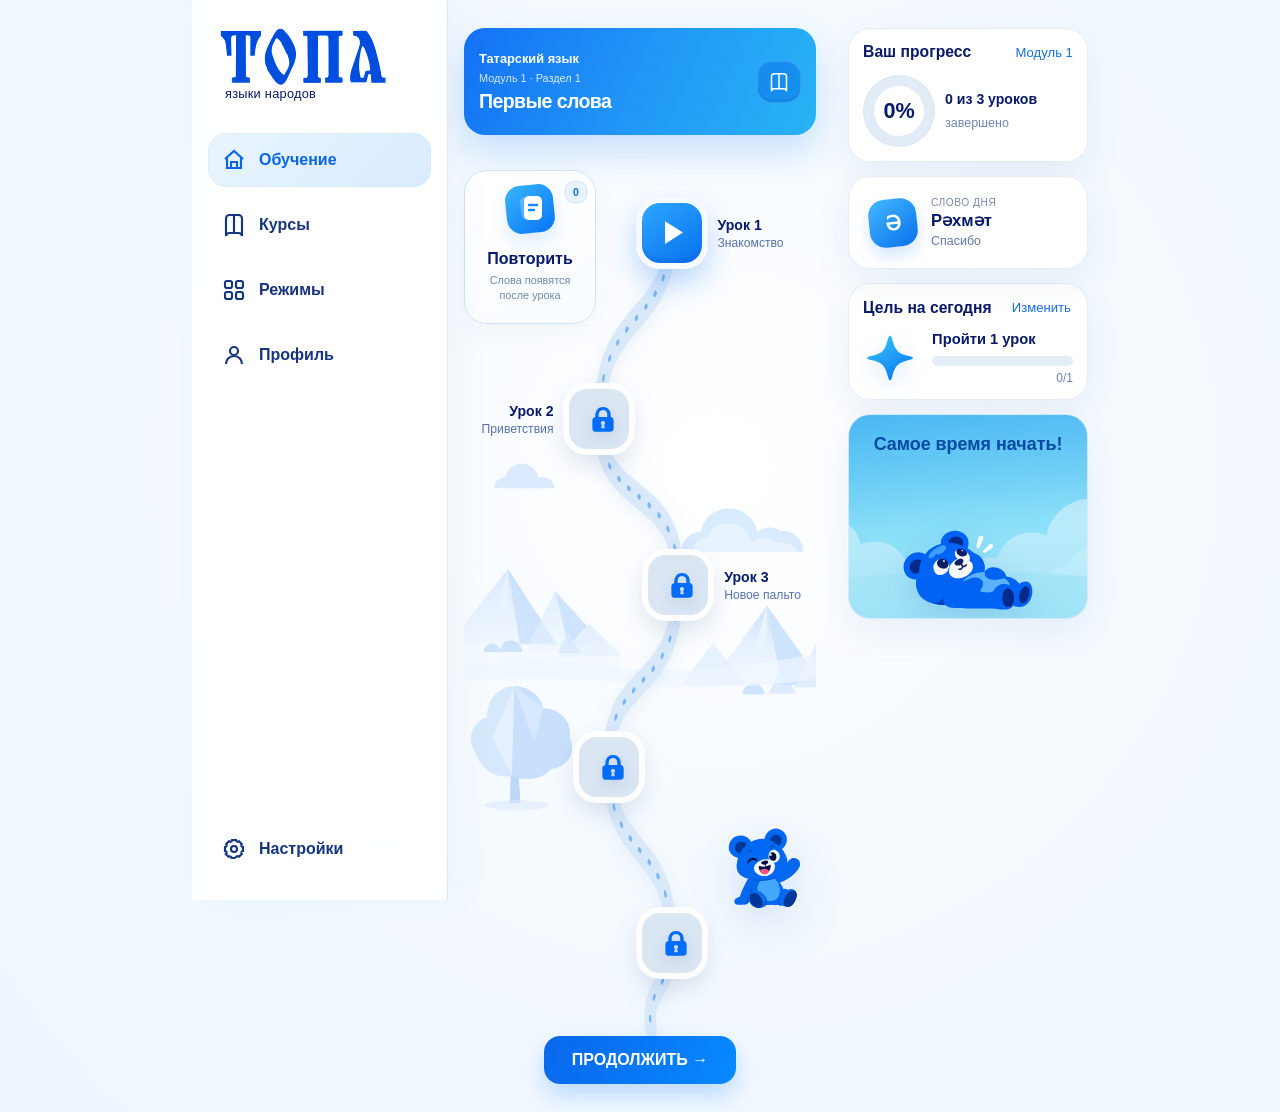
==== index.html @ 44eed575 "Use the seated waving TOPA mascot on the lesson trail" ====
<!doctype html>
<html lang="ru">
<head>
  <meta charset="utf-8">
  <meta name="viewport" content="width=device-width, initial-scale=1, maximum-scale=1, user-scalable=no, viewport-fit=cover">
  <meta name="theme-color" content="#176CF1">
  <meta name="description" content="ТОПА — интерактивное приложение для изучения языков народов.">
  <title>ТОПА — языки народов</title>
  <link rel="icon" type="image/svg+xml" href="data:image/svg+xml,%3Csvg xmlns='http://www.w3.org/2000/svg' viewBox='0 0 64 64'%3E%3Crect width='64' height='64' rx='18' fill='%23176cf1'/%3E%3Cpath d='M15 18h34v10H37v22H27V28H15z' fill='white'/%3E%3C/svg%3E">
  <link rel="preload" as="image" href="flag-chuvash-course.svg">
  <link rel="preload" as="image" href="flag-kyrgyz-course.svg">
  <link rel="preload" as="image" href="flag-russian.svg">
  <link rel="preload" as="image" href="flag-tatar.svg">
  <link rel="preload" as="image" href="goal-star.svg">
  <link rel="preload" as="image" href="intro-coat.svg">
  <link rel="preload" as="image" href="intro-shop.svg">
  <link rel="preload" as="image" href="learning-landscape.svg">
  <link rel="preload" as="image" href="lesson-letter.svg">
  <link rel="preload" as="image" href="lesson-lock.svg">
  <link rel="preload" as="image" href="mascot-wave.svg?v=2">
  <link rel="preload" as="image" href="speaker-icon.svg">
  <link rel="preload" as="image" href="story-girl.svg">
  <link rel="stylesheet" href="lesson-chat.css?v=5">
  <link rel="preload" as="image" href="story-mascot.svg?v=2">
  <link rel="preload" as="image" href="streak-mascot.svg">
  <link rel="preload" as="image" href="streak-sky.svg">
  <link rel="preload" as="image" href="streak-status.svg">
  <link rel="preload" as="image" href="topa-logo.svg">
  <script src="asset-loading.js?v=1" defer></script>
  <style>
    :root {
      --navy:#081a68; --blue:#0878ff; --blue2:#25b1f7; --sky:#eaf5ff;
      --soft:#f4f9ff; --line:#dceafb; --muted:#6c84b8; --white:#fff;
      --shadow:0 18px 42px rgba(27,88,158,.10); --shadow-sm:0 9px 24px rgba(31,91,159,.12);
    }
    *{box-sizing:border-box}
    html{font-size:16px}
    body{margin:0;color:var(--navy);font-family:Inter,ui-sans-serif,-apple-system,BlinkMacSystemFont,"Segoe UI",sans-serif;background:radial-gradient(circle at 56% 42%,#fff 0,#f5faff 42%,#edf6ff 100%);min-height:100vh;overflow-x:hidden}
    button,select{font:inherit}
    button{cursor:pointer}
    .app{display:grid;grid-template-columns:264px minmax(560px,1fr) 390px;min-height:100vh}
    .sidebar{position:sticky;top:0;height:100vh;padding:34px 18px 24px;background:rgba(255,255,255,.92);backdrop-filter:blur(22px);border-right:1px solid rgba(212,228,247,.82);box-shadow:12px 0 34px rgba(43,91,151,.04);z-index:5;display:flex;flex-direction:column}
    .brand{padding:0 14px 32px}.brand__logo{display:block;width:174px;height:auto;margin:-7px 0 -6px;filter:contrast(1.14) brightness(1.04) saturate(1.08)}.brand__sub{display:block;font-size:.8rem;margin-top:4px;padding-left:7px;letter-spacing:.02em}
    .nav{display:grid;gap:11px}.nav__item{border:0;background:transparent;border-radius:18px;color:#17347e;padding:17px 18px;display:flex;align-items:center;gap:16px;text-align:left;font-size:1rem;font-weight:650;transition:.22s ease}.nav__item:hover{background:#f1f7ff;transform:translateX(2px)}.nav__item.active{color:#0765e9;background:linear-gradient(135deg,#e9f4ff,#d9ecff);box-shadow:inset 0 0 0 1px rgba(121,180,242,.08)}.nav__item svg{width:24px;height:24px;stroke:currentColor;stroke-width:2.15;fill:none;flex:none}.nav__settings{margin-top:auto}
    .main{padding:34px 34px 28px;min-width:0}
    .course-head{min-height:107px;border-radius:21px;background:linear-gradient(112deg,#1472f5 0%,#229cf6 58%,#28b2f4 100%);color:#fff;padding:21px 24px;box-shadow:0 17px 36px rgba(0,115,240,.2);position:relative;overflow:hidden;display:flex;align-items:center;justify-content:space-between;gap:20px}.course-head__main{display:flex;align-items:center;min-width:0}.course-head__copy{position:relative;z-index:1}.eyebrow{font-size:.9rem;opacity:.83;margin:0 0 7px}.course-head h1{font-size:1.71rem;line-height:1.1;margin:0;letter-spacing:-.03em}.guide-btn{position:relative;z-index:1;min-width:162px;border:1px solid rgba(255,255,255,.14);border-radius:15px;padding:14px 17px;background:rgba(0,103,228,.42);color:#fff;font-size:.85rem;font-weight:800;display:flex;align-items:center;justify-content:center;gap:10px;box-shadow:inset 0 -3px 0 rgba(0,67,173,.12);transition:.2s}.guide-btn:hover{background:rgba(0,92,215,.58)}.guide-btn svg{width:23px;height:23px;stroke:currentColor;fill:none;stroke-width:1.8}
    .learning-view.hidden,.languages-view.hidden{display:none}
    .trail{position:relative;max-width:760px;min-height:max(740px,calc(100vh - 162px));margin:9px auto 0;padding:0 44px 40px;background-repeat:no-repeat;background-position:center calc(100% - 54px);background-size:145% auto}
    .path-svg{position:absolute;inset:18px 50px 35px;width:calc(100% - 100px);height:calc(100% - 53px);overflow:visible;z-index:0;filter:drop-shadow(0 6px 9px rgba(56,115,186,.08))}.path-line{fill:none;stroke:#d9e9fa;stroke-width:25;stroke-linecap:round;stroke-linejoin:round}.path-progress{fill:none;stroke:#79b7f8;stroke-width:5;stroke-linecap:round;stroke-linejoin:round;stroke-dasharray:3 21}
    .lesson{--tile-half:45px;position:absolute;z-index:2;display:flex;align-items:center}.lesson--1{top:42px;left:calc(62.5% - 12.5px - var(--tile-half))}.lesson--2{top:223px;left:calc(33.93% + 16.07px - var(--tile-half))}.lesson--3{top:385px;left:calc(65.18% - 15.18px - var(--tile-half))}.lesson--4{top:562px;left:calc(37.5% + 12.5px - var(--tile-half))}.lesson__text{position:absolute;left:calc(100% + 17px);top:50%;width:max-content;transform:translateY(-50%);text-align:left}.lesson--2 .lesson__text{left:auto;right:calc(100% + 17px);text-align:right}.lesson__text strong{display:block;font-size:1.05rem}.lesson__text span{display:block;margin-top:3px;color:#5572ad;font-size:.93rem;white-space:nowrap}.lesson__button{width:90px;height:90px;border:7px solid rgba(255,255,255,.96);border-radius:27px;background:#fff;box-shadow:0 13px 27px rgba(35,96,171,.16),inset 0 -4px 0 rgba(115,159,213,.08);color:#0872ef;display:grid;place-items:center;transition:.2s}.lesson__button:hover{transform:translateY(-4px) scale(1.025);box-shadow:0 19px 34px rgba(21,111,231,.22)}.lesson__button:focus-visible,.primary:focus-visible,.goal-edit:focus-visible,.modal button:focus-visible,.nav__item:focus-visible,.language-card:focus-visible,.guide-btn:focus-visible{outline:4px solid rgba(34,139,255,.28);outline-offset:3px}.lesson__button svg{width:39px;height:39px;fill:currentColor}.lesson--1 .lesson__button,.lesson--1 .lesson__button.done{background:linear-gradient(145deg,#2da7ff,#0870ed);color:#fff;box-shadow:0 14px 29px rgba(21,111,231,.26),inset 0 -5px 0 rgba(0,63,177,.12)}.lesson__button.done{background:#fff;color:#0872ef}.lesson__button.locked{color:#8298bc;background:#dbe6f3;box-shadow:0 10px 22px rgba(65,102,148,.15);cursor:not-allowed}.lesson__button.locked:hover{transform:none}.lesson__button:disabled{pointer-events:none}.trail-mascot{position:absolute;z-index:1;top:268px;right:0;width:clamp(86px,7.5vw,145px);height:auto;aspect-ratio:1346 / 1168;object-fit:contain;transform:translateY(-50%);pointer-events:none;filter:drop-shadow(0 14px 24px rgba(20,89,177,.16))}
    .lesson__button .locked-only{display:none}.lesson__button.locked .unlocked-only{display:none}.lesson__button.locked .locked-only{display:block}.lesson__button .lesson-lock-icon{width:56px;height:56px;object-fit:contain;filter:drop-shadow(0 5px 8px rgba(30,86,155,.16))}
    .word-card{position:absolute;left:0;top:26px;width:148px;border:1px solid rgba(211,228,247,.92);border-radius:22px;padding:17px;background:rgba(255,255,255,.93);backdrop-filter:blur(12px);box-shadow:0 12px 28px rgba(35,96,171,.1);text-align:center;z-index:3}.word-card__badge{width:50px;height:50px;border-radius:16px;margin:-5px auto 10px;background:linear-gradient(145deg,#45b7ff,#0871ec);display:grid;place-items:center;color:#fff;font-size:1.3rem;font-weight:900;transform:rotate(-6deg);box-shadow:0 8px 16px rgba(15,119,238,.18)}.word-card small{font-size:.72rem;letter-spacing:.05em;text-transform:uppercase;color:#7389b4}.word-card strong{display:block;font-size:1.12rem;margin-top:7px}.word-card span{display:block;color:#6179a8;font-size:.82rem;margin-top:4px}
    .trail-footer{position:absolute;bottom:0;left:0;right:0;text-align:center}.trail-footer p{display:flex;align-items:center;justify-content:center;gap:14px;color:#7890bf;font-style:italic;font-size:.9rem;margin:0 0 15px}.trail-footer p:before,.trail-footer p:after{content:"";height:1px;width:90px;background:#cfe0f2}.primary{border:0;border-radius:16px;background:linear-gradient(110deg,#0967ec,#0789ff);color:#fff;font-weight:850;padding:15px 28px;box-shadow:0 11px 24px rgba(0,115,245,.23);transition:.2s}.primary:hover{transform:translateY(-2px)}
    .languages-view{max-width:820px;margin:0 auto;padding-bottom:32px}.languages-head{margin-bottom:18px}.languages-head h1{font-size:1.75rem;margin:0}.languages-head p{margin:8px 0 0;color:#6c84b8}.language-grid{display:grid;gap:16px}.language-card{position:relative;display:grid;grid-template-columns:minmax(220px,45%) 1fr;align-items:center;width:100%;height:300px;border:3px solid transparent;border-radius:28px;padding:0;overflow:hidden;background:radial-gradient(circle at 18% 48%,rgba(90,177,255,.12),transparent 36%),linear-gradient(145deg,#fff 20%,#f6fbff 100%);box-shadow:var(--shadow);color:var(--navy);text-align:left;transition:.22s}.language-card:before{content:"";position:absolute;inset:0;z-index:0;background-repeat:no-repeat;background-position:82% 52%;background-size:62% auto;opacity:.065;pointer-events:none}.language-card[data-language="Татарский"]:before{}.language-card[data-language="Чувашский"]:before{}.language-card:hover{transform:translateY(-3px);box-shadow:0 20px 42px rgba(31,91,159,.16)}.language-card.active{border-color:#2085f7;box-shadow:0 0 0 5px rgba(32,133,247,.12),var(--shadow)}.language-card img{position:relative;z-index:1;display:block;width:100%;height:100%;padding:12px 8px 0;object-fit:contain;object-position:center bottom}.language-card__info{position:absolute;left:45%;right:46px;top:50%;transform:translateY(-50%);z-index:2;display:flex;align-items:center;gap:16px;min-width:0}.language-card__info strong{font-size:1.55rem;line-height:1.15;white-space:nowrap}.language-card__flag{width:50px;height:50px;border-radius:50%;border:1px solid rgba(19,62,124,.1);box-shadow:0 5px 13px rgba(20,74,139,.12);background-color:#fff;background-repeat:no-repeat;background-position:center;overflow:hidden;flex:none}.flag--tatar{background:linear-gradient(#22a447 0 47%,#fff 47% 53%,#ef4036 53%)}.flag--chuvash{background-size:115% auto}.language-card__selected{position:absolute;right:17px;top:15px;z-index:3;width:29px;height:29px;border-radius:50%;background:#1681f6;color:#fff;display:none;place-items:center;font-weight:900;box-shadow:0 5px 15px rgba(21,115,231,.25)}.language-card.active .language-card__selected{display:grid}
    .language-card__info{right:18px;gap:12px}
    .rail{padding:28px 32px 28px 0;display:flex;flex-direction:column;height:100vh;position:sticky;top:0;min-width:0}.cards{display:grid;grid-template-rows:auto auto 205px 205px;align-content:start;gap:18px;flex:1;min-height:0}.card{background:rgba(255,255,255,.94);border:1px solid rgba(225,236,249,.86);border-radius:22px;padding:23px;box-shadow:0 14px 36px rgba(31,91,159,.08)}.card__title{display:flex;align-items:center;justify-content:space-between;gap:16px;margin-bottom:18px}.card__title h2{font-size:1.12rem;margin:0}.card__title span,.goal-edit{font-size:.82rem;color:#166ee6}.progress-wrap{display:flex;align-items:center;gap:19px}.ring{--value:25;width:102px;height:102px;border-radius:50%;display:grid;place-items:center;background:conic-gradient(#1178f7 calc(var(--value)*1%),#e2ecf7 0);position:relative;flex:none;box-shadow:inset 0 0 0 1px rgba(130,169,214,.08)}.ring:before{content:"";position:absolute;inset:13px;border-radius:50%;background:#fff}.ring strong{position:relative;font-size:1.35rem}.progress-copy{line-height:1.5}.progress-copy strong{display:block;font-size:.98rem}.progress-copy span{font-size:.84rem;color:#7086b1}
    .goal-edit{border:0;background:none;padding:2px}.goal{display:flex;gap:15px;align-items:center}.goal__icon{width:54px;height:54px;display:grid;place-items:center;flex:none}.goal__icon img{display:block;width:54px;height:54px;object-fit:contain;filter:drop-shadow(0 7px 12px rgba(8,112,238,.16))}.goal__main{flex:1}.goal__top{font-size:.92rem;font-weight:700;margin-bottom:9px}.meter{height:10px;border-radius:20px;background:#e4edf7;overflow:hidden}.meter i{display:block;width:0;height:100%;background:linear-gradient(90deg,#18b8ff,#116ce9);transition:.35s}.goal__count{font-size:.75rem;color:#6c83b0;text-align:right;margin-top:5px}
    .account-card{height:205px;display:flex;flex-direction:column}.account{display:flex;align-items:center;gap:14px}.account__avatar{width:55px;height:55px;border-radius:50%;background:#dcebff;color:#1380f4;display:grid;place-items:center;font-weight:900}.account__copy strong{display:block}.account__copy span{display:block;color:#6f85b3;font-size:.8rem;line-height:1.45;margin-top:4px}.account-btn{width:100%;margin-top:auto}.streak-card{position:relative;height:205px;padding:0;overflow:hidden;isolation:isolate;background:#73d4ff url('streak-sky.svg') center/cover no-repeat}.streak-card:after{content:"";position:absolute;inset:0;z-index:0;background:linear-gradient(180deg,rgba(8,119,232,.12),rgba(255,255,255,0) 58%);pointer-events:none}.streak-card__status{position:absolute;z-index:3;top:-10px;left:50%;width:clamp(82px,33%,108px);height:auto;transform:translateX(-50%);filter:drop-shadow(0 5px 9px rgba(12,83,166,.22))}.streak-card__mascot{position:absolute;z-index:2;left:50%;bottom:0;width:clamp(130px,55%,180px);height:auto;transform:translateX(-50%);filter:drop-shadow(0 11px 18px rgba(4,83,190,.16))}
    .toast{position:fixed;left:50%;bottom:26px;transform:translate(-50%,120px);background:#07195f;color:#fff;padding:13px 19px;border-radius:13px;font-weight:700;box-shadow:0 15px 34px rgba(5,24,91,.28);z-index:30;transition:.3s;opacity:0}.toast.show{transform:translate(-50%,0);opacity:1}
    .modal{position:fixed;inset:0;background:rgba(5,21,68,.34);backdrop-filter:blur(7px);z-index:20;display:none;place-items:center;padding:20px}.modal.open{display:grid}.dialog{width:min(520px,100%);background:#fff;border-radius:28px;padding:28px;box-shadow:0 26px 80px rgba(5,31,87,.28);animation:pop .22s ease}@keyframes pop{from{opacity:0;transform:translateY(14px) scale(.98)}}.dialog__top{display:flex;align-items:center;justify-content:space-between}.dialog__step{color:#6e85b2;font-size:.8rem;font-weight:750}.close{border:0;background:#eef6ff;color:#295795;width:38px;height:38px;border-radius:50%;font-size:1.25rem}.dialog h2{font-size:1.48rem;line-height:1.25;margin:23px 0 8px}.dialog p{color:#6278a5;margin:0 0 20px;line-height:1.55}.options{display:grid;gap:10px}.option{border:2px solid #dfeafb;background:#fbfdff;border-radius:15px;padding:14px 16px;text-align:left;color:#173378;font-weight:750;transition:.18s}.option:hover{border-color:#72b5ff;background:#f2f8ff}.option.correct{border-color:#22b99a;background:#eafbf6;color:#087a64}.option.wrong{border-color:#ff7b7b;background:#fff0f0;color:#b42929}.feedback{min-height:24px;margin-top:14px;font-size:.88rem;font-weight:750}.dialog__actions{display:flex;justify-content:flex-end;margin-top:8px}.next{display:none}.next.visible{display:block}
    /* Урок 1: интерактивный тренажёр */
    .lesson-player{background:linear-gradient(155deg,#fff 0%,#f7fbff 100%);border:1px solid rgba(211,229,249,.9);border-radius:30px;box-shadow:0 28px 90px rgba(5,31,87,.3);animation:pop .22s ease}.lesson-player__header{display:grid;grid-template-columns:auto minmax(120px,1fr) auto;align-items:center;gap:18px;padding:20px 24px;background:rgba(255,255,255,.94);backdrop-filter:blur(16px);border-bottom:1px solid #e4eef9}.lesson-player__meta{min-width:120px}.lesson-player__meta strong{display:block;font-size:.92rem}.lesson-player__meta span{display:block;margin-top:3px;color:#7187b2;font-size:.76rem;font-weight:750}.lesson-progress{display:flex;align-items:center;gap:11px}.lesson-progress__track{height:9px;flex:1;overflow:hidden;border-radius:99px;background:#e3edf8}.lesson-progress__track i{display:block;height:100%;width:20%;border-radius:inherit;background:linear-gradient(90deg,#19baff,#0b6def);transition:width .28s ease}.lesson-progress b{min-width:34px;color:#5672aa;font-size:.78rem}.lesson-player__body{padding:34px clamp(22px,5vw,54px) 28px}.task-kicker{margin:0 0 8px;color:#0b73ee;font-size:.75rem;font-weight:900;letter-spacing:.08em;text-transform:uppercase}.task-title{margin:0;color:#081a68;font-size:clamp(1.55rem,3vw,2rem);line-height:1.15;letter-spacing:-.025em}.task-help{margin:10px 0 26px;color:#6d83af;font-size:.92rem;line-height:1.5}.task-prompt{display:flex;align-items:center;gap:16px;margin:0 0 24px}.task-prompt__mascot{width:84px;height:84px;object-fit:contain;object-position:center bottom;filter:drop-shadow(0 8px 14px rgba(17,96,195,.14))}.speech-bubble{position:relative;display:flex;align-items:center;gap:12px;min-height:64px;padding:14px 18px;border:2px solid #dceafb;border-radius:18px;background:#fff;box-shadow:0 10px 25px rgba(31,91,159,.08);font-size:1.08rem;font-weight:850}.speech-bubble:before{content:"";position:absolute;left:-10px;top:25px;width:17px;height:17px;background:#fff;border-left:2px solid #dceafb;border-bottom:2px solid #dceafb;transform:rotate(45deg)}.speak-btn{position:relative;z-index:1;width:38px;height:38px;display:grid;place-items:center;flex:none;border:0;border-radius:12px;background:#e9f5ff;color:#0875ef;font-size:1.05rem}.choice-list{display:grid;gap:11px}.task-choice{display:flex;align-items:center;gap:13px;width:100%;min-height:58px;padding:13px 16px;border:2px solid #dce8f6;border-radius:16px;background:#fff;color:#173378;text-align:left;font-size:.96rem;font-weight:780;transition:.18s}.task-choice:hover{border-color:#88c2ff;background:#f6fbff;transform:translateY(-1px)}.task-choice.is-selected{border-color:#1784f5;background:#edf7ff;box-shadow:0 0 0 4px rgba(23,132,245,.09)}.task-choice.is-correct{border-color:#20ba93;background:#ecfbf6;color:#087c63}.task-choice.is-wrong{border-color:#ff7e84;background:#fff1f2;color:#b82e39}.choice-number{width:30px;height:30px;display:grid;place-items:center;flex:none;border-radius:9px;background:#eef5fc;color:#6881ac;font-size:.8rem}.task-choice.is-selected .choice-number{background:#1784f5;color:#fff}.fill-sentence{display:flex;align-items:center;justify-content:center;flex-wrap:wrap;gap:9px;min-height:115px;margin-bottom:24px;padding:24px;border-radius:22px;background:linear-gradient(135deg,#eef8ff,#fff);border:1px solid #dceafa;font-size:clamp(1.1rem,3vw,1.4rem);font-weight:850}.fill-blank{min-width:118px;padding:4px 10px 7px;border-bottom:3px solid #69acef;color:#0a71e8;text-align:center}.fill-choices,.token-bank{display:flex;flex-wrap:wrap;justify-content:center;gap:10px}.word-chip{border:2px solid #dbe8f6;border-radius:14px;padding:11px 17px;background:#fff;color:#173378;font-weight:800;box-shadow:0 6px 14px rgba(31,91,159,.06);transition:.18s}.word-chip:hover{border-color:#72b5ff;transform:translateY(-2px)}.word-chip.is-selected{border-color:#1784f5;background:#edf7ff;color:#086ddf}.word-chip.is-correct{border-color:#20ba93;background:#ecfbf6;color:#087c63}.word-chip.is-wrong{border-color:#ff7e84;background:#fff1f2;color:#b82e39}.match-grid{display:grid;grid-template-columns:1fr 1fr;gap:10px 18px}.match-column{display:grid;align-content:start;gap:10px}.match-card{width:100%;min-height:52px;padding:11px 13px;border:2px solid #dbe7f5;border-radius:14px;background:#fff;color:#173378;font-size:.9rem;font-weight:800;transition:.18s}.match-card:hover{border-color:#8bc4ff}.match-card.is-selected{border-color:#1381f4;background:#edf7ff;color:#086ddf}.match-card.is-matched{border-color:#20ba93;background:#ecfbf6;color:#087c63;opacity:.78}.match-card.is-error{border-color:#ff7e84;background:#fff1f2;animation:lessonShake .25s ease}@keyframes lessonShake{25%{transform:translateX(-4px)}75%{transform:translateX(4px)}}.order-source{display:flex;align-items:center;justify-content:center;gap:12px;margin-bottom:18px;padding:18px;border-radius:18px;background:#eef8ff;color:#0a2b73;font-size:1.08rem;font-weight:850}.token-answer{display:flex;align-items:center;justify-content:center;flex-wrap:wrap;gap:9px;min-height:88px;margin-bottom:18px;padding:16px;border:2px dashed #bcd5ef;border-radius:18px;background:#fff}.token-answer:empty:before{content:"Нажимайте на слова в правильном порядке";color:#8ba0c1;font-size:.84rem}.token-answer .word-chip{background:#eaf5ff;border-color:#86bfff}.lesson-player__footer{display:flex;align-items:center;justify-content:space-between;gap:18px;padding:18px 24px;background:rgba(255,255,255,.95);backdrop-filter:blur(16px);border-top:1px solid #e4eef9}.lesson-feedback{min-height:22px;color:#6179a8;font-size:.88rem;font-weight:800}.lesson-feedback.good{color:#0a8b6e}.lesson-feedback.bad{color:#c13743}.lesson-action{min-width:150px}.lesson-action:disabled{cursor:not-allowed;opacity:.45;transform:none}.lesson-complete{text-align:center;padding:18px 0 8px}.lesson-complete img{display:block;width:150px;height:150px;object-fit:contain;margin:0 auto 8px;filter:drop-shadow(0 14px 25px rgba(17,96,195,.16))}.lesson-complete h2{margin:0 0 10px;font-size:2rem}.lesson-complete p{max-width:450px;margin:0 auto;color:#667da9;line-height:1.55}.lesson-complete__badge{display:inline-flex;align-items:center;gap:8px;margin-top:20px;padding:10px 16px;border-radius:99px;background:#eaf7ff;color:#0872ec;font-weight:900}
    /* Урок 2: история-диалог */
    .lesson-player__tools{display:flex;align-items:center;gap:12px}.story-continuous{padding-bottom:14px}.story-cover{text-align:center;padding:8px 0 24px;border-bottom:1px solid #e2edf8}.story-cover__art{width:150px;height:150px;display:grid;place-items:center;margin:0 auto 18px;border-radius:38px;background:linear-gradient(145deg,#e9f6ff,#d8edff);box-shadow:0 18px 38px rgba(22,105,205,.15)}.story-cover__art svg{width:86%;height:86%;filter:drop-shadow(0 9px 12px rgba(29,100,180,.14))}.story-cover h2{margin:0 0 9px;font-size:2rem}.story-cover p{max-width:440px;margin:0 auto;color:#6d83af;line-height:1.55}.story-feed{display:grid;gap:16px;margin-top:22px;padding-bottom:12px}.story-entry{animation:storyReveal .28s ease both}@keyframes storyReveal{from{opacity:0;transform:translateY(14px)}to{opacity:1;transform:none}}.story-line{display:grid;grid-template-columns:48px minmax(0,1fr);align-items:end;gap:11px}.story-avatar{width:48px;height:48px;display:grid;place-items:center;overflow:hidden;border-radius:17px;background:linear-gradient(145deg,#dff0ff,#c7e3ff);box-shadow:0 7px 15px rgba(21,96,185,.12);font-size:1.55rem}.story-avatar img{width:100%;height:100%;padding:4px;object-fit:contain}.story-avatar--woman{background:linear-gradient(145deg,#fff1df,#ffd5bd)}.story-bubble{position:relative;width:max-content;max-width:min(520px,100%);display:flex;align-items:center;gap:10px;min-height:51px;padding:10px 15px;border:2px solid #dce8f6;border-radius:15px;background:#fff;color:#173378;font-size:.96rem;font-weight:800;box-shadow:0 8px 20px rgba(31,91,159,.07)}.story-bubble:before{content:"";position:absolute;left:-8px;bottom:13px;width:13px;height:13px;background:#fff;border-left:2px solid #dce8f6;border-bottom:2px solid #dce8f6;transform:rotate(45deg)}.story-bubble .speak-btn{width:31px;height:31px;border-radius:10px;font-size:.9rem}.story-note{display:flex;align-items:center;gap:10px;margin:22px 0 0;padding:13px 15px;border-radius:15px;background:#eaf6ff;color:#24558f;font-size:.9rem;font-weight:800}.story-note .speak-btn{width:32px;height:32px}.story-task{padding:20px;border:2px solid #dceafa;border-radius:22px;background:linear-gradient(145deg,#f2f9ff,#fff);box-shadow:0 10px 24px rgba(31,91,159,.08);transition:border-color .2s,background .2s,box-shadow .2s}.story-task.is-complete,.story-task.is-correct{border-color:#8edcc8;background:linear-gradient(145deg,#effbf7,#fff);box-shadow:0 10px 24px rgba(25,161,127,.1)}.story-task.is-wrong{border-color:#ff8f98;background:linear-gradient(145deg,#fff0f2,#fff8f8);box-shadow:0 10px 25px rgba(209,54,67,.13)}.story-task.is-wrong .story-stage-label{color:#cf3342}.story-task--history{background:#f7fbff}.story-task__summary{color:#23477f;font-size:.92rem;font-weight:800;line-height:1.45}.story-correct-answer{margin-top:13px;padding:12px 14px;border:2px solid #20ba93;border-radius:14px;background:#ecfbf6;color:#087c63;font-size:.9rem;font-weight:850}.story-question{margin:0 0 17px;color:#081a68;font-size:1.28rem;line-height:1.3}.story-order{margin-top:8px}.story-order .token-answer{min-height:70px}.story-stage-label{margin:0 0 12px;color:#0b73ee;font-size:.74rem;font-weight:900;letter-spacing:.08em;text-transform:uppercase}.story-match .match-card{min-height:48px}.story-result{text-align:center;padding:10px 0}.story-result__spark{font-size:3.8rem;filter:drop-shadow(0 9px 17px rgba(8,120,255,.2))}
    .lesson-player.story-mode{overflow-y:hidden;overscroll-behavior:none;scrollbar-width:none;-ms-overflow-style:none}.lesson-player.story-mode::-webkit-scrollbar{display:none;width:0;height:0}
    .secondary{border:1px solid #d9e8f8;border-radius:15px;background:#f4f9ff;color:#27528f;font-weight:800;padding:13px 20px}.repeat-dialog{width:min(460px,100%);padding:30px;border-radius:28px;background:#fff;box-shadow:0 26px 80px rgba(5,31,87,.28);text-align:center;animation:pop .22s ease}.repeat-dialog__icon{width:76px;height:76px;display:grid;place-items:center;margin:0 auto 18px;border-radius:24px;background:linear-gradient(145deg,#eaf6ff,#d8ebff);color:#0875ef;font-size:2rem}.repeat-dialog h2{margin:0 0 10px;font-size:1.55rem}.repeat-dialog p{margin:0;color:#687fa9;line-height:1.55}.repeat-dialog__actions{display:flex;justify-content:center;gap:10px;margin-top:24px;flex-wrap:wrap}.guide-dialog{width:min(760px,100%);height:min(760px,calc(100vh - 40px));overflow-y:auto;scrollbar-color:#a9c9ec transparent;scrollbar-width:thin;border-radius:30px;background:linear-gradient(155deg,#fff,#f5faff);box-shadow:0 28px 90px rgba(5,31,87,.3);animation:pop .22s ease}.guide-dialog__header{position:sticky;top:0;z-index:3;display:flex;align-items:center;justify-content:space-between;gap:18px;padding:22px 26px;background:rgba(255,255,255,.96);backdrop-filter:blur(16px);border-bottom:1px solid #e2edf8}.guide-dialog__header h2{margin:0;font-size:1.45rem}.guide-dialog__header p{margin:4px 0 0;color:#7388b1;font-size:.82rem}.guide-dialog__body{padding:26px}.guide-summary{display:flex;align-items:center;justify-content:space-between;gap:16px;margin-bottom:22px;padding:17px 19px;border-radius:18px;background:linear-gradient(135deg,#eaf6ff,#f8fcff);color:#214c8f}.guide-summary strong{font-size:1.05rem}.guide-summary span{font-size:.84rem;color:#6681ae}.guide-section{margin-top:18px;padding:20px;border:1px solid #dceafa;border-radius:22px;background:#fff;box-shadow:0 10px 25px rgba(31,91,159,.06)}.guide-section:first-of-type{margin-top:0}.guide-section__head{display:flex;align-items:center;justify-content:space-between;gap:12px;margin-bottom:15px}.guide-section__head h3{margin:0;font-size:1.08rem}.guide-section__head span{padding:6px 10px;border-radius:99px;background:#eaf5ff;color:#0872ec;font-size:.72rem;font-weight:900}.guide-grid{display:grid;grid-template-columns:1fr 1fr;gap:10px}.guide-word{padding:13px 14px;border-radius:15px;background:#f6faff;border:1px solid #e2edf8}.guide-word strong{display:block;font-size:.94rem}.guide-word span{display:block;margin-top:4px;color:#6b82ad;font-size:.8rem}.guide-empty{text-align:center;padding:52px 20px}.guide-empty__icon{font-size:3.2rem}.guide-empty h3{margin:14px 0 8px}.guide-empty p{max-width:430px;margin:0 auto;color:#6d83ad;line-height:1.55}
    @media(max-width:620px){.repeat-dialog{padding:24px 18px}.repeat-dialog__actions{display:grid}.repeat-dialog__actions button{width:100%}.guide-dialog{height:calc(100vh - 16px);border-radius:23px}.guide-dialog__header{padding:18px}.guide-dialog__body{padding:18px}.guide-summary{align-items:flex-start;flex-direction:column}.guide-grid{grid-template-columns:1fr}}
    @media(max-width:620px){.lesson-player__header{grid-template-columns:1fr auto;gap:12px;padding:16px}.lesson-progress{grid-column:1/-1;grid-row:2}.lesson-player__body{padding:24px 18px}.lesson-player__footer{align-items:stretch;flex-direction:column;padding:14px 16px}.lesson-action{width:100%}.task-prompt__mascot{width:68px;height:68px}.speech-bubble{font-size:.96rem}.match-grid{gap:8px}.match-card{font-size:.78rem;padding:9px 7px}.task-help{margin-bottom:20px}.story-cover__art{width:126px;height:126px;border-radius:32px}.story-line{grid-template-columns:40px minmax(0,1fr);gap:9px}.story-avatar{width:40px;height:40px;border-radius:13px}.story-bubble{font-size:.84rem;padding:9px 11px}.story-bubble .speak-btn{width:28px;height:28px}.story-task{padding:16px}.story-question{font-size:1.1rem}}
    @media(min-width:861px){.app{width:70vw;margin:0 15vw;grid-template-columns:20vw 30vw 20vw}.sidebar{padding:30px 16px 24px}.brand{padding-left:10px;padding-right:10px}.nav__item{padding:15px 14px;gap:13px}.main{padding:28px 16px}.rail{padding:28px 0 28px 16px}.course-head{padding:19px 15px;gap:12px}.course-head__main{gap:0}.course-head h1{font-size:clamp(1.22rem,1.47vw,1.62rem)}.eyebrow{font-size:.8rem}.guide-btn{min-width:112px;padding:12px 10px;gap:7px;font-size:.66rem}.guide-btn svg{width:20px;height:20px}.trail{max-width:none;padding-left:24px;padding-right:24px}.word-card{width:132px;padding:14px}.languages-view{max-width:none}.language-card{height:clamp(240px,18vw,300px);grid-template-columns:45% 1fr}.language-card__info strong{font-size:clamp(1.1rem,1.25vw,1.45rem)}.cards{gap:14px}.card{padding:clamp(14px,1.1vw,20px)}.card__title{margin-bottom:14px}.card__title h2{font-size:clamp(.98rem,1vw,1.1rem)}.progress-wrap{gap:10px}.ring{width:clamp(72px,5vw,92px);height:clamp(72px,5vw,92px)}.ring:before{inset:11px}.progress-copy strong{font-size:.88rem}.progress-copy span{font-size:.78rem}}
    @media(min-width:861px){.brand__logo{max-width:100%}.lesson{--tile-half:40px}.lesson--1{left:calc(62.5% - 12.5px - var(--tile-half))}.lesson--2{left:calc(33.93% + 16.07px - var(--tile-half))}.lesson--3{left:calc(65.18% - 15.18px - var(--tile-half))}.lesson--4{left:calc(37.5% + 12.5px - var(--tile-half))}.lesson__button{width:clamp(72px,5vw,86px);height:clamp(72px,5vw,86px);border-width:6px;border-radius:24px}.lesson__text strong{font-size:clamp(.88rem,.9vw,1rem)}.lesson__text span{font-size:clamp(.76rem,.8vw,.9rem)}.language-card__info{left:43%;right:18px;gap:10px}.language-card__flag{width:clamp(38px,3vw,50px);height:clamp(38px,3vw,50px)}}
    @media(min-width:861px) and (max-width:1280px){.guide-btn{min-width:44px;width:44px;padding:10px}.guide-btn span{display:none}}
    @media(min-width:861px) and (max-width:1000px){.guide-btn{display:none}.course-head h1{font-size:1.12rem}.eyebrow{font-size:.72rem}.progress-wrap{align-items:flex-start;flex-direction:column}.language-card{grid-template-columns:38% 1fr}.language-card__info{left:38%;right:10px;gap:8px}.language-card__info strong{font-size:.96rem}.language-card__flag{width:32px;height:32px}}
    @media(max-width:860px){.app{display:block}.sidebar{position:fixed;left:0;right:0;bottom:0;top:auto;width:auto;height:72px;padding:8px 10px;border:0;border-top:1px solid #d9e8f8;z-index:10}.brand,.nav__settings{display:none}.nav{display:grid;grid-template-columns:repeat(3,1fr);gap:2px}.nav__item{padding:8px 4px;border-radius:14px;display:grid;place-items:center;gap:2px;font-size:.65rem}.nav__item:hover{transform:none}.nav__item svg{width:22px;height:22px}.main{padding:18px 16px 10px}.course-head{padding:19px;min-height:107px}.course-head h1{font-size:1.42rem;max-width:330px}.rail{padding:0 16px 24px;height:auto;position:static;display:block}.cards{display:grid;grid-template-columns:1fr 1fr;grid-template-rows:auto;min-height:auto}.cards .card:first-child{grid-column:1/-1}.trail{min-height:740px;padding-left:12px;padding-right:12px;background-size:auto 58%;background-position:center calc(100% - 52px)}.lesson{--tile-half:38px}.lesson--1{left:calc(62.5% - 7.5px - var(--tile-half));top:42px}.lesson--2{left:calc(33.93% + 9.64px - var(--tile-half));right:auto;top:223px}.lesson--3{left:calc(65.18% - 9.11px - var(--tile-half));top:385px}.lesson--4{left:calc(37.5% + 7.5px - var(--tile-half));right:auto;top:562px}.trail-mascot{top:268px;right:2px;width:94px}.word-card{display:none}.path-svg{inset:18px 30px 48px;width:calc(100% - 60px);height:calc(100% - 66px)}.lesson__button{width:76px;height:76px;border-width:6px;border-radius:23px}.lesson__text span{font-size:.82rem}.languages-view{padding:0}.languages-head h1{font-size:1.45rem}.language-grid{gap:12px}.language-card{height:230px;grid-template-columns:42% 1fr;border-radius:20px}.language-card:before{background-position:84% 52%;background-size:72% auto}.language-card img{padding:8px 4px 0}.language-card__info{left:42%;right:28px;gap:8px}.language-card__info strong{font-size:1.02rem}.language-card__flag{width:32px;height:32px}.language-card__selected{right:10px;top:10px;width:25px;height:25px}}
    @media(max-width:860px){.course-head{gap:12px}.course-head__main{flex:1;gap:0}.guide-btn{display:flex;flex:none;width:auto;min-width:126px;padding:11px 12px;gap:7px;font-size:.67rem}.guide-btn svg{width:20px;height:20px}.cards .streak-card{order:-1;grid-column:1/-1}.trail-mascot{right:-8px;width:150px}}
    @media(max-width:560px){.course-head{padding-top:15px;gap:9px}.eyebrow{padding-right:0;font-size:.72rem}.course-head h1{font-size:1.28rem;max-width:155px}.guide-btn{min-width:116px;padding:10px;gap:6px;font-size:.61rem}.guide-btn svg{width:18px;height:18px}.cards{grid-template-columns:1fr}.cards .card:first-child{grid-column:auto}.trail{min-height:740px;overflow:visible}.trail-mascot{right:-6px;width:138px}.lesson__text strong{font-size:.9rem}.lesson__text span{font-size:.72rem;white-space:normal;max-width:92px}.trail-footer p:before,.trail-footer p:after{width:30px}.brand__word{font-size:2rem}}
    @media(prefers-reduced-motion:reduce){*{scroll-behavior:auto!important;animation:none!important;transition:none!important}}
    .language-card[data-language="Киргизский"]:before{background-position:76% 50%;background-size:53% auto;opacity:.34}
    .language-card[data-language="Киргизский"]>img{position:absolute;left:-2%;bottom:0;box-sizing:border-box;width:auto;height:calc(100% - 8px);max-width:none;padding:0;object-fit:contain;object-position:center bottom}
    .language-card[data-language="Киргизский"] .language-card__info{left:43%;right:24px}
    .flag--kyrgyz{background-size:112% auto}
    /* Shared image icons for lesson audio and the Lesson 2 dialogue. */
    .speaker-icon{display:block;width:23px;height:23px;object-fit:contain;pointer-events:none}
    .story-bubble .speaker-icon,.story-note .speaker-icon{width:21px;height:21px}
    .story-avatar img{width:100%;height:100%;padding:0;object-fit:contain}
    .story-avatar--woman,.story-avatar--mascot{background:transparent;box-shadow:none;overflow:visible}
    .story-avatar--woman img{transform:scale(1.08);transform-origin:center bottom}
    .story-avatar--mascot img{transform:scale(1.12);transform-origin:center bottom}
  </style>
  <link rel="stylesheet" href="flashcards.css?v=6">
  <link rel="stylesheet" href="mobile-layout.css?v=7">
  <link rel="stylesheet" href="courses.css?v=3">
  <link rel="stylesheet" href="intro-lesson.css?v=2">
  <link rel="stylesheet" href="mobile-viewport.css?v=3">
  <link rel="stylesheet" href="modes.css?v=10">
  <script src="work-course.js?v=5"></script>
  <script src="work-waveforms.js?v=1"></script>
  <script src="work-audio.js?v=9" defer></script>
</head>
<body>
  <div class="app">
    <aside class="sidebar" aria-label="Основная навигация">
      <div class="brand"><img class="brand__logo" src="topa-logo.svg" alt="ТОПА" width="501" height="186"><span class="brand__sub">языки народов</span></div>
      <nav class="nav">
        <button class="nav__item active" data-section="Обучение"><svg viewBox="0 0 24 24"><path d="M3 11 12 3l9 8M5 10v10h14V10M9 20v-6h6v6"/></svg><span>Обучение</span></button>
        <button class="nav__item" data-section="Курсы"><svg viewBox="0 0 24 24"><path d="M4 5.5A3.5 3.5 0 0 1 7.5 2H12v18H7.5A3.5 3.5 0 0 0 4 23zm16 0A3.5 3.5 0 0 0 16.5 2H12v18h4.5A3.5 3.5 0 0 1 20 23z"/></svg><span>Курсы</span></button>
        <button class="nav__item mobile-nav-statistics" data-section="Статистика"><svg viewBox="0 0 24 24" aria-hidden="true"><path d="M4 20V10m8 10V4m8 16v-7" stroke-linecap="round"/></svg><span>Статистика</span></button>
        <button class="nav__item" data-section="Режимы"><svg viewBox="0 0 24 24" aria-hidden="true"><rect x="3" y="3" width="7" height="7" rx="2"/><rect x="14" y="3" width="7" height="7" rx="2"/><rect x="3" y="14" width="7" height="7" rx="2"/><rect x="14" y="14" width="7" height="7" rx="2"/></svg><span>Режимы</span></button>
        <button class="nav__item" data-section="Профиль"><svg viewBox="0 0 24 24"><circle cx="12" cy="8" r="4"/><path d="M4 21a8 8 0 0 1 16 0"/></svg><span>Профиль</span></button>
      </nav>
      <button class="nav__item nav__settings" data-section="Настройки" aria-label="Настройки" title="Настройки"><svg viewBox="0 0 24 24"><circle cx="12" cy="12" r="3"/><path d="M19.4 15a1.7 1.7 0 0 0 .34 1.88l.06.06-2.83 2.83-.06-.06A1.7 1.7 0 0 0 15 19.4a1.7 1.7 0 0 0-1 .6 1.7 1.7 0 0 0-.4 1.1V21h-4v-.1a1.7 1.7 0 0 0-1.1-1.5 1.7 1.7 0 0 0-1.88.34l-.06.06-2.83-2.83.06-.06A1.7 1.7 0 0 0 4.6 15a1.7 1.7 0 0 0-1.5-1H3v-4h.1a1.7 1.7 0 0 0 1.5-1 1.7 1.7 0 0 0-.34-1.88l-.06-.06 2.83-2.83.06.06A1.7 1.7 0 0 0 9 4.6a1.7 1.7 0 0 0 1-1.5V3h4v.1a1.7 1.7 0 0 0 1 1.5 1.7 1.7 0 0 0 1.88-.34l.06-.06 2.83 2.83-.06.06A1.7 1.7 0 0 0 19.4 9c.17.61.72 1.03 1.35 1.03H21v4h-.25c-.63 0-1.18.42-1.35 1z"/></svg><span>Настройки</span></button>
    </aside>

    <main class="main">
      <div class="learning-view" id="learningView">
        <header class="course-head">
          <div class="course-head__main">
            <div class="course-head__copy"><p class="course-head__language" id="courseLanguage">Татарский язык</p><p class="eyebrow">Модуль 1 · Раздел 1</p><h1 id="courseTitle">Первые слова</h1></div>
          </div>
          <button class="guide-btn" id="guideBtn"><svg viewBox="0 0 24 24" aria-hidden="true"><path d="M3 5.5A3.5 3.5 0 0 1 6.5 2H12v18H6.5A3.5 3.5 0 0 0 3 23zm18 0A3.5 3.5 0 0 0 17.5 2H12v18h5.5A3.5 3.5 0 0 1 21 23z"/></svg><span>СПРАВОЧНИК</span></button>
        </header>
        <div class="mobile-review-slot" id="mobileReviewSlot"></div>

        <section class="trail" aria-label="Карта уроков">
          <svg class="path-svg" viewBox="0 0 560 880" preserveAspectRatio="none" aria-hidden="true"><path class="path-line" d="M350 70 C345 165 190 145 190 255 C190 350 370 312 365 420 C360 535 205 500 210 600 C213 695 350 670 350 775 C350 820 290 820 305 860"/><path class="path-progress" d="M350 70 C345 165 190 145 190 255 C190 350 370 312 365 420 C360 535 205 500 210 600 C213 695 350 670 350 775 C350 820 290 820 305 860"/></svg>
          <article class="lesson lesson--intro"><button class="lesson__button" data-lesson="0" aria-label="Начать урок 1 — Знакомство"><svg class="unlocked-only" viewBox="0 0 24 24"><path d="m8 5 11 7-11 7z"/></svg></button><div class="lesson__text"><strong>Урок 1</strong><span>Знакомство</span></div></article>
          <article class="lesson lesson--1"><button class="lesson__button locked" data-lesson="1" aria-label="Урок 2 закрыт: сначала пройдите урок 1" disabled><img class="unlocked-only lesson-letter-icon" src="lesson-letter.svg" width="47" height="69" alt=""><img class="locked-only lesson-lock-icon" src="lesson-lock.svg" alt="" width="1254" height="1254"></button><div class="lesson__text"><strong>Урок 2</strong><span>Приветствия</span></div></article>
          <article class="lesson lesson--2"><button class="lesson__button locked" data-lesson="2" aria-label="Урок 3 закрыт: сначала пройдите урок 2" disabled><svg class="unlocked-only" viewBox="0 0 24 24"><path d="M4 5h16v11H9l-5 4z"/><circle cx="9" cy="10.5" r="1" fill="#fff"/><circle cx="12" cy="10.5" r="1" fill="#fff"/><circle cx="15" cy="10.5" r="1" fill="#fff"/></svg><img class="locked-only lesson-lock-icon" src="lesson-lock.svg" alt="" width="1254" height="1254"></button><div class="lesson__text"><strong>Урок 3</strong><span>Новое пальто</span></div></article>
          <img class="trail-mascot" src="mascot-wave.svg?v=2" alt="Маскот ТОПА приветствует ученика" width="1346" height="1168">
          <article class="lesson lesson--3"><button class="lesson__button locked" data-lesson="3" aria-label="Урок 4 пока недоступен" disabled><img class="locked-only lesson-lock-icon" src="lesson-lock.svg" alt="" width="1254" height="1254"></button></article>
          <article class="lesson lesson--4"><button class="lesson__button locked" data-lesson="4" aria-label="Урок 5 пока недоступен" disabled><img class="locked-only lesson-lock-icon" src="lesson-lock.svg" alt="" width="1254" height="1254"></button></article>
          <div class="trail-review-slot" id="trailReviewSlot"><button class="review-launch" id="reviewBtn" type="button" aria-haspopup="dialog">
          <span class="review-launch__icon" aria-hidden="true"><svg viewBox="0 0 32 32" fill="none"><rect x="5" y="5" width="19" height="23" rx="5" transform="rotate(-9 5 5)" fill="currentColor" opacity=".24"/><rect x="10" y="3" width="18" height="24" rx="5" fill="currentColor"/><path d="M15 12h8m-8 5h5" stroke="white" stroke-width="2.4" stroke-linecap="round"/></svg></span>
          <span class="review-launch__copy"><strong>Повторить</strong><small id="reviewDueLabel">Закрепляйте изученные слова</small></span><span class="review-launch__count" id="reviewDueCount">0</span>
        </button></div>
          <footer class="trail-footer"><button class="primary" id="continueBtn">ПРОДОЛЖИТЬ →</button></footer>
        </section>
      </div>

      <section class="modes-view hidden" id="modesView" aria-labelledby="modesTitle">
        <header class="modes-head"><h1 id="modesTitle">Режимы обучения</h1><p>Выберите, как хотите учиться с Топой</p></header>
        <div class="mode-grid">
          <a class="mode-card" href="./" id="personalMode"><span class="mode-illustration"><img src="work-assets/topa-chuvash.svg" alt="" loading="lazy" width="491" height="763"></span><span class="mode-copy"><strong>Для самостоятельного изучения</strong><small>Нажмите, чтобы перейти</small></span></a>
          <a class="mode-card mode-card--work" href="?mode=work" id="workMode"><span class="mode-illustration"><img src="work-assets/topa-builder.svg" alt="" loading="lazy" width="492" height="778"></span><span class="mode-copy"><strong>Для компаний</strong><small>Нажмите, чтобы перейти</small></span></a>
          <button class="mode-card mode-card--edu" type="button" id="educationMode" aria-haspopup="dialog"><span class="mode-illustration"><img src="work-assets/topa-business.svg?v=3" alt="" loading="lazy" width="1045" height="1605"></span><span class="mode-copy"><strong>Для образовательных учреждений</strong><small>Нажмите, чтобы перейти</small></span></button>
        </div>
      </section>
      <dialog class="mode-notice" id="educationNotice" aria-labelledby="educationTitle">
        <h2 id="educationTitle">Данный режим находится в разработке</h2><form method="dialog"><button class="primary" type="submit">ПОНЯТНО</button></form>
      </dialog>
      <section class="languages-view hidden" id="languagesView" aria-labelledby="languagesTitle">
        <header class="languages-head">
          <h1 id="languagesTitle">Курсы для тех, кто знает <span id="coursesSourceName">русский</span></h1>
          <div class="course-source">
            <label for="courseSourceLanguage">Я говорю на</label>
            <div class="course-source__select">
              <select id="courseSourceLanguage">
                <option value="Русский">русском</option>
                <option value="Татарский">татарском</option>
                <option value="Чувашский">чувашском</option>
                <option value="Киргизский">киргизском</option>
              </select>
              <svg viewBox="0 0 24 24" aria-hidden="true"><path d="m6 9 6 6 6-6"/></svg>
            </div>
          </div>
        </header>
        <div class="language-grid" id="availableCourses">
          <button class="language-card" data-language="Татарский" aria-label="Изучать татарский язык" aria-pressed="false"><span class="course-flag flag--tatar" aria-hidden="true"></span><strong>Татарский</strong><span class="course-selected" aria-hidden="true">✓</span></button>
          <button class="language-card" data-language="Чувашский" aria-label="Изучать чувашский язык" aria-pressed="false"><span class="course-flag flag--chuvash" aria-hidden="true"></span><strong>Чувашский</strong><span class="course-selected" aria-hidden="true">✓</span></button>
          <button class="language-card" data-language="Киргизский" aria-label="Изучать киргизский язык" aria-pressed="false"><span class="course-flag flag--kyrgyz" aria-hidden="true"></span><strong>Киргизский</strong><span class="course-selected" aria-hidden="true">✓</span></button>
        </div>
        <div id="upcomingCourses" hidden>
          <div class="course-placeholder" aria-label="Русский язык. Курс пока недоступен">
            <span class="course-flag flag--russian" aria-hidden="true"></span>
            <strong>Русский</strong>
            <span class="course-soon">Скоро</span>
          </div>
        </div>
      </section>
      <section class="mobile-page statistics-view hidden" id="statisticsView" aria-labelledby="statisticsTitle">
        <header class="mobile-page__header"><h1 id="statisticsTitle">Статистика</h1><p>Ваши шаги в изучении языка</p><span class="mobile-page__language" id="statisticsLanguage">Татарский язык</span></header>
        <div class="statistics-cards" id="statisticsCards"></div>
      </section>
      <section class="mobile-page profile-view hidden" id="profileView" aria-labelledby="profileTitle">
        <header class="mobile-page__header"><div class="profile-heading"><h1 id="profileTitle">Профиль</h1><p>Ваш аккаунт в ТОПА</p></div><div class="profile-settings-slot" id="profileSettingsSlot"></div></header>
        <div class="profile-cards" id="profileCards"><section class="card account-card" id="accountCard"><div class="card__title"><h2>Ваш аккаунт</h2><span></span></div><div class="account"><div class="account__avatar">Я</div><div class="account__copy"><strong>Гость</strong><span>Сохраняйте прогресс<br>и получайте достижения</span></div></div><button class="primary account-btn" id="accountBtn">СОЗДАТЬ АККАУНТ</button></section></div>
      </section>
    </main>

    <aside class="rail">
      <div class="cards">
        <section class="card" id="progressCard"><div class="card__title"><h2>Ваш прогресс</h2><span>Модуль 1</span></div><div class="progress-wrap"><div class="ring" id="ring"><strong id="percent">0%</strong></div><div class="progress-copy"><strong id="progressText">0 из 3 уроков</strong><span>завершено</span></div></div></section>
        <aside class="card word-card" id="wordCard" aria-label="Слово дня"><div class="word-card__badge" id="wordBadge">Ә</div><small>Слово дня</small><strong id="wordDay">Рәхмәт</strong><span id="wordTranslation">Спасибо</span></aside>
        <section class="card" id="goalCard"><div class="card__title"><h2>Цель на сегодня</h2><button class="goal-edit" id="goalEdit">Изменить</button></div><div class="goal"><div class="goal__icon"><img src="goal-star.svg" alt="Звезда цели" width="256" height="256"></div><div class="goal__main"><div class="goal__top" id="goalLabel">Пройти 1 урок</div><div class="meter"><i id="meterFill"></i></div><div class="goal__count" id="goalCount">0/1</div></div></div></section>
        <section class="card streak-card" id="streakCard" aria-label="Самое время начать!">
          <p class="streak-start" id="streakStart">Самое время начать!</p>
          <div class="streak-card__status" id="streakValue" aria-hidden="true" hidden><svg viewBox="0 0 1254 1254">
            <defs><clipPath id="streakOriginalArt"><path d="M0 0H650V1254H0ZM650 825H1254V1254H650Z"/></clipPath></defs>
            <image href="streak-status.svg" width="1254" height="1254" clip-path="url(#streakOriginalArt)"/>
            <text id="streakCount" x="843" y="793" text-anchor="middle" fill="white" stroke="white" stroke-width="9" stroke-linejoin="round" font-family="Arial Rounded MT Bold, Nunito, ui-rounded, Arial, sans-serif" font-weight="1000" font-size="540">0</text>
          </svg></div>
          <img class="streak-card__mascot" src="streak-mascot.svg" alt="Маскот ТОПА радуется серии занятий" width="1448" height="1086">
        </section>
      </div>
    </aside>
  </div>

  <div class="modal lesson-modal" id="lessonModal" role="dialog" aria-modal="true" aria-labelledby="lessonTitle">
    <section class="lesson-player">
      <header class="lesson-player__header">
        <div class="lesson-player__meta"><strong id="lessonTitle">Урок 1 · Приветствия</strong><span id="lessonLanguage">Татарский язык</span></div>
        <div class="lesson-progress" aria-label="Прогресс урока"><div class="lesson-progress__track"><i id="lessonProgressFill"></i></div><b id="lessonStep">1/10</b></div>
        <div class="lesson-player__tools"><button class="close" id="closeModal" aria-label="Закрыть урок">×</button></div>
      </header>
      <main class="lesson-player__body" id="taskHost"></main>
      <footer class="lesson-player__footer">
        <div class="lesson-feedback" id="lessonFeedback" aria-live="polite"></div>
        <button class="primary lesson-action" id="lessonAction" disabled>ПРОВЕРИТЬ</button>
      </footer>
    </section>
  </div>

  <div class="modal" id="repeatModal" role="dialog" aria-modal="true" aria-labelledby="repeatTitle">
    <section class="repeat-dialog">
      <div class="repeat-dialog__icon" aria-hidden="true">↻</div>
      <h2 id="repeatTitle">Урок уже пройден</h2>
      <p id="repeatText">Ваш результат сохранён. Вы можете пройти материал ещё раз, не теряя прогресс.</p>
      <div class="repeat-dialog__actions">
        <button class="secondary" id="repeatCancel" type="button">ОТМЕНА</button>
        <button class="primary" id="repeatStart" type="button">ПОВТОРИТЬ МАТЕРИАЛ</button>
      </div>
    </section>
  </div>

  <div class="modal" id="guideModal" role="dialog" aria-modal="true" aria-labelledby="guideTitle">
    <section class="guide-dialog">
      <header class="guide-dialog__header">
        <div><h2 id="guideTitle">Справочник</h2><p id="guideLanguage">Татарский язык</p></div>
        <button class="close" id="closeGuide" type="button" aria-label="Закрыть справочник">×</button>
      </header>
      <main class="guide-dialog__body" id="guideContent"></main>
      <footer class="guide-dialog__footer"><button class="primary" id="guideReviewBtn" type="button">Перейти к повторению</button></footer>
    </section>
  </div>
  <div class="toast" id="toast" role="status"></div>
  <script src="work-locale.js?v=2"></script>

  <script>
    const courseData={
      'Татарский':{
        word:'Рәхмәт',translation:'Спасибо',badge:'Ә',speechLang:'tt-RU',
        tasks:[
          {type:'dialogue',title:'Завершите диалог',help:'Выберите подходящий ответ на приветствие.',speaker:'Исәнмесез!',translation:'Здравствуйте!',options:['Исәнмесез!','Рәхмәт!','Сау булыгыз!'],answer:0},
          {type:'fill',title:'Заполните пропуск',help:'Выберите слово, которое завершает фразу.',before:'',after:', рәхмәт!',options:['Юк','Яхшы','Исәнмесез','Сау'],answer:1},
          {type:'match',title:'Выберите пары слов',help:'Соедините слова с их переводом.',pairs:[['Исәнмесез','Здравствуйте'],['Рәхмәт','Спасибо'],['Әйе','Да'],['Юк','Нет'],['Сау булыгыз','До свидания']]},
          {type:'order',title:'Напишите на русском',help:'Соберите перевод из предложенных слов.',source:'Минем исемем Айгөл.',correct:['Меня','зовут','Айгуль'],choices:['Айгуль','Это','Меня','Спасибо','зовут']},
          {type:'choice',title:'Выберите верный вариант',help:'Что означает эта фраза?',source:'Сау булыгыз!',options:['До свидания!','Спасибо!','Здравствуйте!'],answer:0}
        ],
        story:{
          title:'Яңа пальто',
          lines:[
            'Исәнмесез!','Исәнмесез!','Сез монда эшлисезме?','Мин... э-э...',
            'Яхшы! Миңа ярдәм кирәк.','Миңа яңа пальто кирәк.','Кызыл пальто ошыймы?','Әллә коңгырт пальто ошыймы?',
            'Хм, ярар...','Коңгырт пальто матур һәм арзан.','Ләкин кызыл пальто бик матур.','Ул җылы да.',
            'Ул сезгә бик килешә!','Ярар, кызыл пальтоны алам!','Рәхмәт! Сез эшегезне яхшы беләсез!',
            'Пальто өчен кайда түләргә?','Белмим.','Мин монда эшләмим.'
          ],
          order:{correct:['Миңа','ярдәм','кирәк'],choices:['кирәк','Миңа','пальто','ярдәм','яңа']},
          pairs:[['эшлисез','работаете'],['мин','я'],['ярар','хорошо'],['Исәнмесез','здравствуйте'],['ярдәм','помощь']]
        }
      },
      'Чувашский':{
        word:'Тавтапуҫ',translation:'Спасибо',badge:'Ӑ',speechLang:'cv-RU',
        tasks:[
          {type:'dialogue',title:'Завершите диалог',help:'Выберите подходящий ответ на приветствие.',speaker:'Салам!',translation:'Здравствуйте!',options:['Салам!','Тавтапуҫ!','Сывӑ пулӑр!'],answer:0},
          {type:'fill',title:'Заполните пропуск',help:'Выберите слово, которое завершает фразу.',before:'',after:', тавтапуҫ!',options:['Ҫук','Аван','Салам','Ҫапла'],answer:1},
          {type:'match',title:'Выберите пары слов',help:'Соедините слова с их переводом.',pairs:[['Салам','Здравствуйте'],['Тавтапуҫ','Спасибо'],['Ҫапла','Да'],['Ҫук','Нет'],['Сывӑ пулӑр','До свидания']]},
          {type:'order',title:'Напишите на русском',help:'Соберите перевод из предложенных слов.',source:'Епӗ Анне ятлӑ.',correct:['Меня','зовут','Анне'],choices:['Анне','Меня','Спасибо','зовут','Это']},
          {type:'choice',title:'Выберите верный вариант',help:'Что означает эта фраза?',source:'Сывӑ пулӑр!',options:['До свидания!','Спасибо!','Здравствуйте!'],answer:0}
        ],
        story:{
          title:'Ҫӗнӗ пальто',
          lines:[
            'Салам!','Салам!','Эсир кунта ӗҫлетӗр-и?','Эпӗ... э-э...',
            'Аван! Мана пулӑшу кирлӗ.','Мана ҫӗнӗ пальто кирлӗ.','Хӗрлӗ пальто килӗшет-и?','Е хӑмӑр пальто килӗшет-и?',
            'Хм, юрать...','Хӑмӑр пальто илемлӗ тата хаклӑ мар.','Анчах хӗрлӗ пальто питӗ илемлӗ.','Вӑл ӑшӑ.',
            'Вӑл сире килӗшет!','Юрать, хӗрлӗ пальтона илетӗп!','Тавтапуҫ! Эсир лайӑх ӗҫлетӗр!',
            'Пальтошӑн ӑҫта тӳлемелле?','Пӗлместӗп.','Эпӗ кунта ӗҫлеместӗп.'
          ],
          order:{correct:['Мана','пулӑшу','кирлӗ'],choices:['кирлӗ','пальто','Мана','пулӑшу','ҫӗнӗ']},
          pairs:[['ӗҫлетӗр','работаете'],['эпӗ','я'],['юрать','хорошо'],['салам','привет'],['пулӑшу','помощь']]
        }
      },
      'Киргизский':{
        word:'Рахмат',translation:'Спасибо',badge:'Ү',speechLang:'ky-KG',
        tasks:[
          {type:'dialogue',title:'Завершите диалог',help:'Выберите подходящий ответ на приветствие.',speaker:'Саламатсызбы!',translation:'Здравствуйте!',options:['Саламатсызбы!','Рахмат!','Кош болуңуз!'],answer:0},
          {type:'fill',title:'Заполните пропуск',help:'Выберите слово, которое завершает фразу.',before:'',after:', рахмат!',options:['Жок','Жакшы','Саламатсызбы','Ооба'],answer:1},
          {type:'match',title:'Выберите пары слов',help:'Соедините слова с их переводом.',pairs:[['Саламатсызбы','Здравствуйте'],['Рахмат','Спасибо'],['Ооба','Да'],['Жок','Нет'],['Кош болуңуз','До свидания']]},
          {type:'order',title:'Напишите на русском',help:'Соберите перевод из предложенных слов.',source:'Менин атым Айгүл.',correct:['Меня','зовут','Айгуль'],choices:['Айгуль','Меня','Это','зовут','Спасибо']},
          {type:'choice',title:'Выберите верный вариант',help:'Что означает эта фраза?',source:'Кош болуңуз!',options:['До свидания!','Спасибо!','Здравствуйте!'],answer:0}
        ],
        story:{
          title:'Жаңы пальто',
          lines:[
            'Саламатсызбы!','Саламатсызбы!','Сиз бул жерде иштейсизби?','Мен... ээ...',
            'Жакшы! Мага жардам керек.','Мага жаңы пальто керек.','Кызыл пальто жагабы?','Же күрөң пальто жагабы?',
            'Хм, макул...','Күрөң пальто кооз жана арзан.','Бирок кызыл пальто абдан кооз.','Ал жылуу да.',
            'Ал сизге абдан жарашат!','Макул, кызыл пальтону алам!','Рахмат! Сиз жумушуңузду жакшы аткарасыз!',
            'Пальто үчүн кайда төлөйм?','Билбейм.','Мен бул жерде иштебейм.'
          ],
          order:{correct:['Мага','жардам','керек'],choices:['керек','Мага','пальто','жардам','жаңы']},
          pairs:[['иштейсиз','работаете'],['мен','я'],['макул','хорошо'],['Саламатсызбы','здравствуйте'],['жардам','помощь']]
        }
      }
    };

    const GUIDE_DATA={
      'Татарский':[
        {lesson:1,title:'Урок 1 · Приветствия',words:[
          ['Исәнмесез','Здравствуйте'],['Рәхмәт','Спасибо'],['Әйе','Да'],['Юк','Нет'],['Сау булыгыз','До свидания'],['Минем исемем…','Меня зовут…'],['Яхшы','Хорошо']
        ]},
        {lesson:2,title:'Урок 2 · Яңа пальто',words:[
          ['кибет','магазин'],['пальто','пальто'],['ярдәм','помощь'],['эшлисез','работаете'],['матур','красивый'],['арзан','дешёвый'],['җылы','тёплый']
        ]}
      ],
      'Чувашский':[
        {lesson:1,title:'Урок 1 · Приветствия',words:[
          ['Салам','Здравствуйте'],['Тавтапуҫ','Спасибо'],['Ҫапла','Да'],['Ҫук','Нет'],['Сывӑ пулӑр','До свидания'],['Епӗ … ятлӑ','Меня зовут…'],['Аван','Хорошо']
        ]},
        {lesson:2,title:'Урок 2 · Ҫӗнӗ пальто',words:[
          ['магазин','магазин'],['пальто','пальто'],['пулӑшу','помощь'],['ӗҫлетӗр','работаете'],['илемлӗ','красивый'],['хаклӑ мар','недорогой'],['ӑшӑ','тёплый']
        ]}
      ],
      'Киргизский':[
        {lesson:1,title:'Урок 1 · Приветствия',words:[
          ['Саламатсызбы','Здравствуйте'],['Рахмат','Спасибо'],['Ооба','Да'],['Жок','Нет'],['Кош болуңуз','До свидания'],['Менин атым…','Меня зовут…'],['Жакшы','Хорошо']
        ]},
        {lesson:2,title:'Урок 2 · Жаңы пальто',words:[
          ['дүкөн','магазин'],['пальто','пальто'],['жардам','помощь'],['иштейсиз','работаете'],['кооз','красивый'],['арзан','дешёвый'],['жылуу','тёплый']
        ]}
      ]
    };

    // Stable internal lesson IDs retain the progress and review keys of older versions.
    // Road numbers are presentation only: 0 -> lesson 1, 1 -> lesson 2, 2 -> lesson 3.
    const INTRO_TASK_COUNT=10;
    const ACTIVE_LESSON_COUNT=3;
    const INTRO_DATA={};
    Object.keys(courseData).forEach(function(name){
      const greetings=GUIDE_DATA[name][0].words,story=GUIDE_DATA[name][1].words;
      const coat=story[1][0],shop=story[0][0],warm=story[6][0],hello=greetings[0][0],thanks=greetings[1][0],help=story[2][0],beautiful=story[4][0];
      const cap=value=>value.charAt(0).toLocaleUpperCase()+value.slice(1);
      const andWord={'Татарский':'һәм','Чувашский':'тата','Киргизский':'жана'}[name];
      const pictures=[{text:coat,image:'intro-coat.svg',alt:'Красное зимнее пальто'},{text:shop,image:'intro-shop.svg',alt:'Магазин с голубой вывеской'}];
      const context='В магазине выбираем пальто. «'+shop+'» — магазин, «'+coat+'» — пальто.';
      INTRO_DATA[name]={words:[story[1],story[0],story[6],greetings[0],greetings[1],story[2],story[4]],tasks:[
        {type:'picture',title:'Выберите слово «пальто»',help:context,options:pictures,answer:0,words:[coat,shop]},
        {type:'picture',title:'Выберите слово «магазин»',help:'Теперь найдите место, где покупают пальто.',options:pictures,answer:1,words:[shop,coat]},
        {type:'choice',title:'Выберите верный вариант',help:'Пальто согревает: «'+warm+'» — тёплый.',source:'тёплый',options:[coat,warm,shop],answer:1,words:[warm]},
        {type:'order',title:'Напишите на русском',help:'Свяжем знакомые слова: какое пальто нам нужно?',source:cap(warm)+' '+coat+'.',correct:['Тёплое','пальто'],choices:['Магазин','пальто','Тёплое','Спасибо'],words:[warm,coat]},
        {type:'choice',title:'Выберите верный вариант',help:'Начинаем разговор: «'+hello+'» — здравствуйте, «'+thanks+'» — спасибо.',source:'Здравствуйте',options:[thanks,warm,hello],answer:2,words:[hello,thanks]},
        {type:'choice',title:'Выберите верный вариант',help:'Собеседник помог с выбором. Поблагодарим его.',source:'Спасибо',options:[thanks,hello,coat],answer:0,words:[thanks,hello]},
        {type:'match',title:'Выберите пары слов',help:'Вспомним слова из одной ситуации: встречаемся в магазине и выбираем пальто.',pairs:[['магазин',shop],['пальто',coat],['здравствуйте',hello],['спасибо',thanks]],words:[shop,coat,hello,thanks]},
        {type:'choice',title:'Выберите верный вариант',help:'Не получается выбрать пальто? «'+help+'» — помощь.',source:'помощь',options:[warm,thanks,help],answer:2,words:[help]},
        {type:'choice',title:'Выберите верный вариант',help:'Нам нравится пальто: «'+beautiful+'» — красивый.',source:'красивый',options:[beautiful,shop,help],answer:0,words:[beautiful]},
        {type:'order',title:'Напишите на русском',help:'Опишем покупку двумя словами. «'+andWord+'» соединяет их и означает «и».',source:cap(beautiful)+' '+andWord+' '+warm+' '+coat+'.',correct:['Красивое','и','тёплое','пальто'],choices:['пальто','магазин','тёплое','Красивое','и','Спасибо'],words:[beautiful,warm,coat]}
      ]};
      GUIDE_DATA[name].forEach(section=>{section.title=section.title.replace(/^Урок (\d+)/,(_,n)=>'Урок '+(Number(n)+1))});
      GUIDE_DATA[name].unshift({lesson:0,title:'Урок 1 · Знакомство',words:INTRO_DATA[name].words});
    });
    function glossaryWordKey(value){
      return String(value).normalize('NFC').toLocaleLowerCase().replace(/[.!?,…«»]/g,'').replace(/\s+/g,' ').trim();
    }
    function isLessonCompleted(number,name=language){
      const p=getLanguageProgress(name);
      return number===0?Boolean(p.introDone):number>=1&&number<=2&&p.completed>=number;
    }
    function getCompletedLessonCount(progress){return progress.completed+Number(Boolean(progress.introDone))}
    function getGlossaryWords(name=language){
      const sections=GUIDE_DATA[name]||[],catalog=new Map();
      // Original word IDs remain canonical so saved ratings/queues do not reset.
      sections.filter(section=>section.lesson!==0).concat(sections.filter(section=>section.lesson===0)).forEach(section=>{
        section.words.forEach((word,index)=>{
          const key=glossaryWordKey(word[0]);
          if(!catalog.has(key))catalog.set(key,{id:section.lesson+':'+index,word:word[0],translation:word[1],lessons:[]});
        });
      });
      sections.forEach(section=>section.words.forEach(word=>{
        const entry=catalog.get(glossaryWordKey(word[0]));
        if(!entry.lessons.includes(section.lesson))entry.lessons.push(section.lesson);
      }));
      return Array.from(catalog.values()).map(entry=>Object.assign({},entry,{lesson:entry.lessons.find(n=>isLessonCompleted(n,name))??entry.lessons[0]}));
    }
    function getGuideSections(name=language){
      const catalog=new Map(getGlossaryWords(name).map(word=>[glossaryWordKey(word.word),word])),seen=new Set();
      return (GUIDE_DATA[name]||[]).filter(section=>isLessonCompleted(section.lesson,name)).map(section=>({lesson:section.lesson,title:section.title,words:section.words.flatMap(word=>{
        const key=glossaryWordKey(word[0]);if(seen.has(key))return [];seen.add(key);return [catalog.get(key)];
      })})).filter(section=>section.words.length);
    }
    function isLessonAvailable(number,name=language){
      if(isLessonCompleted(number,name))return true;
      if(number===0)return true;
      return number<=2&&isLessonCompleted(0,name)&&(number===1||isLessonCompleted(1,name));
    }
    function nextLessonId(){return [0,1,2].find(number=>!isLessonCompleted(number))??2}
    function getActiveTasks(){if(typeof window!=='undefined'&&window.TopaWork?.active)return window.TopaWork.lessons[activeLesson].tasks;return activeLesson===0?INTRO_DATA[language].tasks:courseData[language].tasks}

    const STORY_TRANSLATIONS={
      0:'Здравствуйте!',1:'Здравствуйте!',2:'Вы здесь работаете?',3:'Я… э-э…',4:'Хорошо! Мне нужна помощь.',
      5:'Мне нужно новое пальто.',6:'Вам нравится красное пальто?',7:'Или вам нравится коричневое пальто?',
      8:'Хм, ладно…',9:'Коричневое пальто красивое и недорогое.',10:'Но красное пальто очень красивое.',
      11:'Оно тёплое.',12:'Оно вам очень идёт!',13:'Ладно, возьму красное пальто!',
      14:'Спасибо! Вы хорошо знаете свою работу!',15:'Где заплатить за пальто?',
      16:'Не знаю.',17:'Я здесь не работаю.'
    };
    const STORY_ROLES=['woman','learner','woman','learner','woman','woman','woman','woman','learner','learner','learner','learner','learner','woman','woman','woman','learner','learner'];
    const STORY_STEPS=[
      {type:'cover'},
      {type:'quiz',lines:[0,1],question:'Женщина прощается с собеседником.',options:['Да, это правда.','Нет, это неправда.'],answer:1},
      {type:'dialogue',lines:[0,1,2,3,4]},
      {type:'order',lines:[2,3],question:'Соберите фразу «Мне нужна помощь».'},
      {type:'dialogue',lines:[3,4,5,6,7]},
      {type:'quiz',lines:[8,9,10],question:'Собеседник считает, что красное пальто…',options:['…очень страшное.','…очень странное.','…очень красивое.'],answer:2},
      {type:'dialogue',lines:[10,11,12,13,14]},
      {type:'quiz',lines:[12,13,14],question:'Что женщина имеет в виду?',options:['Красное пальто ей не нравится.','Собеседнику стоит найти новую работу.','Собеседник хорошо справляется с работой.'],answer:2},
      {type:'dialogue',lines:[14,15,16,17]},
      {type:'quiz',lines:[15,16,17],question:'Что произошло в истории?',options:['Женщина купила новую шляпу.','Женщина наняла собеседника на работу.','Женщина по ошибке приняла собеседника за работника магазина.'],answer:2},
      {type:'match',lines:[16,17],question:'Выберите пары слов'}
    ];
    const STORY_FLOW=[
      {type:'line',line:0},{type:'line',line:1},{type:'task',step:1},
      {type:'line',line:2},{type:'line',line:3},{type:'line',line:4},{type:'task',step:3},
      {type:'line',line:5},{type:'line',line:6},{type:'line',line:7},{type:'line',line:8},{type:'line',line:9},{type:'line',line:10},{type:'task',step:5},
      {type:'line',line:11},{type:'line',line:12},{type:'line',line:13},{type:'line',line:14},{type:'task',step:7},
      {type:'line',line:15},{type:'line',line:16},{type:'line',line:17},{type:'task',step:9},{type:'task',step:10}
    ];

    const workMode=window.TopaWork.active;
    const workLocale=window.TopaWorkLocale;
    const ui=text=>workLocale?.translate(text)??text;
    const languageLabel=()=>workLocale?.language??language+' язык';
    if(workMode){
      const work=window.TopaWork;
      document.body.classList.add('work-theme');
      courseData['Русский']={word:'каска',translation:'Коргоочу туулга',badge:'К',speechLang:'ru-RU'};
      GUIDE_DATA['Русский']=work.lessons.map(({title,words},lesson)=>({lesson,title:workLocale.lesson(lesson+1)+' · '+title,words}));
    }
    const availableLanguages=['Татарский','Чувашский','Киргизский'];
    const PROGRESS_KEY=workMode?'topa-work-progress-v1':'topa-progress-by-language-v1';
    const $=selector=>document.querySelector(selector);
    const storedLanguage=localStorage.getItem('topa-language')==='Башкирский'?'Киргизский':localStorage.getItem('topa-language');
    let language=workMode?'Русский':availableLanguages.includes(storedLanguage)?storedLanguage:'Татарский';
    if(!workMode)localStorage.setItem('topa-language',language);
    let progressStore={};
    try{progressStore=JSON.parse(localStorage.getItem(PROGRESS_KEY)||'{}')||{}}catch(error){progressStore={}}
    delete progressStore['Башкирский'];
    if(!progressStore[language]){
      progressStore[language]={
        completed:workMode||language==='Киргизский'?0:Math.max(0,Number(localStorage.getItem('topa-completed'))||0),
        today:workMode||language==='Киргизский'?0:Math.max(0,Number(localStorage.getItem('topa-today'))||0),
        lesson1Step:0,
        lesson2Step:0,
        lesson2Cursor:0
      };
    }
    let lessonOpenRequest=0;
    let completed=0;
    let today=0;
    let goal=Math.max(1,Number(localStorage.getItem(workMode?'topa-work-goal-v1':'topa-goal'))||1);
    let currentTaskIndex=0;
    let taskState={};
    let lessonFinishedView=false;
    let activeLesson=1;
    let storyCursor=0;
    let storyPendingTask=null;
    let activeStoryTask=null;
    let repeatLessonNumber=1;
    const modal=$('#lessonModal');
    const lessonPlayer=modal.querySelector('.lesson-player');
    const repeatModal=$('#repeatModal');
    const guideModal=$('#guideModal');
    const host=$('#taskHost');
    const lessonAction=$('#lessonAction');
    const lessonFeedback=$('#lessonFeedback');
    const toast=$('#toast');

    function escapeHtml(value){
      return String(value).replace(/[&<>"']/g,function(char){
        return {'&':'&amp;','<':'&lt;','>':'&gt;','"':'&quot;',"'":'&#039;'}[char];
      });
    }
    function getLanguageProgress(name){
      if(!progressStore[name])progressStore[name]={completed:0,today:0,lesson1Step:0,lesson2Step:0,lesson2Cursor:0};
      const progress=progressStore[name];
      progress.completed=Math.min(2,Math.max(0,Number(progress.completed)||0));
      progress.introDone=progress.introDone===true;
      progress.introStep=Math.min(INTRO_TASK_COUNT,Math.max(0,Number(progress.introStep)||0));
      progress.streakCount=getCompletedLessonCount(progress);
      progress.today=Math.max(0,Number(progress.today)||0);
      progress.lesson1Step=Math.min(name==='Русский'?10:5,Math.max(0,Number(progress.lesson1Step)||0));
      progress.lesson2Step=Math.min(STORY_STEPS.length,Math.max(0,Number(progress.lesson2Step)||0));
      progress.lesson2Cursor=Math.min(STORY_FLOW.length,Math.max(0,Number(progress.lesson2Cursor)||0));
      return progress;
    }
    function saveProgress(){
      localStorage.setItem(PROGRESS_KEY,JSON.stringify(progressStore));
    }
    function syncLanguageState(){
      const progress=getLanguageProgress(language);
      completed=progress.completed;
      today=progress.today;
      saveProgress();
    }
    function renderLanguage(){
      const info=courseData[language];
      $('#courseLanguage').textContent=languageLabel();
      $('#courseTitle').textContent=workMode?'Биринчи нөөмөт':'Первые слова';
      $('#wordDay').textContent=info.word;
      $('#wordTranslation').textContent=info.translation;
      $('#wordBadge').textContent=info.badge;
      document.querySelectorAll('.language-card').forEach(function(card){
        const selected=card.dataset.language===language;
        card.classList.toggle('active',selected);
        card.setAttribute('aria-pressed',selected?'true':'false');
      });
    }
    function renderProgress(){
      const doneCount=getCompletedLessonCount(getLanguageProgress(language));
      const percent=Math.min(100,Math.round(doneCount/ACTIVE_LESSON_COUNT*100));
      $('#ring').style.setProperty('--value',percent);
      $('#percent').textContent=percent+'%';
      $('#progressText').textContent=window.TopaWorkLocale?doneCount+' / '+ACTIVE_LESSON_COUNT+' сабак':doneCount+' из '+ACTIVE_LESSON_COUNT+' уроков';
      $('#goalLabel').textContent=window.TopaWorkLocale?goal+' сабакты аяктоо':'Пройти '+goal+' '+(goal===1?'урок':goal<5?'урока':'уроков');
      $('#goalCount').textContent=Math.min(today,goal)+'/'+goal;
      $('#meterFill').style.width=Math.min(100,today/goal*100)+'%';
      const streak=getLanguageProgress(language).streakCount;
      $('#streakCount').textContent=streak;
      $('#streakCount').setAttribute('font-size',String(streak<10?540:streak<100?360:streak<1000?270:210));
      $('#streakStart').hidden=streak>0;
      $('#streakValue').hidden=streak===0;
      $('#streakCard').classList.toggle('streak-card--empty',streak===0);
      $('#streakCard').setAttribute('aria-label',window.TopaWorkLocale?(streak?'Аякталган сабактар: '+streak:'Баштоого убакыт келди!'):(streak?'Серия завершённых уроков: '+streak:'Самое время начать!'));
      document.querySelectorAll('.lesson__button').forEach(function(button){
        const lessonNumber=Number(button.dataset.lesson);
        const permanentPlaceholder=lessonNumber>=3;
        const locked=permanentPlaceholder||!isLessonAvailable(lessonNumber);
        const done=!locked&&isLessonCompleted(lessonNumber);
        button.classList.toggle('locked',locked);
        button.classList.toggle('done',done);
        button.disabled=locked;
        button.setAttribute('aria-disabled',locked?'true':'false');
        if(window.TopaWorkLocale){
          const title=window.TopaWorkLocale.lesson(lessonNumber+1);
          button.setAttribute('aria-label',title+(permanentPlaceholder?' азырынча жеткиликсиз':locked?' · Адегенде мурунку сабакты аяктаңыз':done?' аякталган · Кайталоо':' · Баштоо'));
        }else if(permanentPlaceholder){
          button.setAttribute('aria-label','Урок '+(lessonNumber+1)+' пока недоступен');
        }else if(locked){
          button.setAttribute('aria-label','Урок '+(lessonNumber+1)+' закрыт: сначала пройдите предыдущий урок');
        }else if(done){
          button.setAttribute('aria-label','Урок '+(lessonNumber+1)+' пройден. Открыть повторение');
        }else{
          button.setAttribute('aria-label','Начать урок '+(lessonNumber+1));
        }
      });
      window.dispatchEvent(new CustomEvent('topa:progress'));
    }
    function showToast(text){
      toast.textContent=ui(text);
      toast.classList.add('show');
      clearTimeout(window.toastTimer);
      window.toastTimer=setTimeout(function(){toast.classList.remove('show')},2400);
    }
    function lessonName(number){
      if(window.TopaWork?.active)return '«'+window.TopaWork.lessons[number].title+'»';
      return number===0?'«Знакомство»':number===1?'«Приветствия»':'«Новое пальто»';
    }

    function openRepeatDialog(number){
      repeatLessonNumber=number;
      $('#repeatTitle').textContent=ui('Урок уже пройден');
      $('#repeatText').textContent=workMode?lessonName(number)+' сабагын аяктадыңыз. Кайра өтсөңүз, жетишкендиктериңиз сакталат.':'Урок '+lessonName(number)+' уже завершён. Изучаемый язык: '+language.toLowerCase()+'. Прогресс останется сохранённым, если вы повторите материал.';
      repeatModal.classList.add('open');
      document.body.style.overflow='hidden';
      setTimeout(function(){$('#repeatStart').focus()},30);
    }
    function closeRepeatDialog(){
      repeatModal.classList.remove('open');
      if(!modal.classList.contains('open')&&!guideModal.classList.contains('open'))document.body.style.overflow='';
    }
    function renderGuide(){
      const unlocked=getGuideSections(language),wordCount=unlocked.reduce((total,section)=>total+section.words.length,0);
      $('#guideLanguage').textContent=languageLabel();
      if(!unlocked.length){
        $('#guideContent').innerHTML='<div class="guide-empty"><div class="guide-empty__icon" aria-hidden="true"><svg width="42" height="42" viewBox="0 0 24 24" fill="none" stroke="currentColor" stroke-width="1.6"><path d="M12 5v16M12 6C9 3 5 3 2 4v15c4-1 7 0 10 2 3-2 6-3 10-2V4c-3-1-7-1-10 2Z"/></svg></div><h3>'+(workMode?'Сөздүк азырынча бош':'Справочник пока пуст')+'</h3><p>'+(workMode?'Биринчи сабакты аяктаңыз. Үйрөнгөн сөздөр жана алардын кыргызча котормосу ушул жерден чыгат.':'Завершите ознакомительный урок на выбранном языке — после этого здесь появятся изученные слова и их перевод.')+'</p></div>';
        return;
      }
      $('#guideContent').innerHTML='<div class="guide-summary"><strong>'+(workMode?'Үйрөнгөн сөздөр: ':'Изучено слов: ')+wordCount+'</strong><span>'+(workMode?'Ар бир сөз бир эле жолу кошулат':'Каждое слово добавляется один раз')+'</span></div>'+unlocked.map(section=>
        '<section class="guide-section"><div class="guide-section__head"><h3>'+escapeHtml(section.title)+'</h3><span>'+section.words.length+(workMode?' сөз':' слов')+'</span></div><label class="guide-select-all"><input type="checkbox" data-review-lesson="'+section.lesson+'" aria-label="'+(workMode?(section.lesson+1)+'-сабактагы бардык сөздөрдү тандоо':'Выбрать все слова урока '+(section.lesson+1))+'"><span>'+(workMode?'Баарын тандоо':'Выбрать все')+'</span></label><div class="guide-grid">'+section.words.map(word=>
          '<article class="guide-word"><strong'+(workMode?' lang="ru"':'')+'>'+escapeHtml(word.word)+'</strong><span>'+escapeHtml(word.translation)+'</span><button class="guide-review-add" type="button" data-review-add="'+word.id+'">'+(workMode?'Кайталоого кошуу':'Добавить для повторения')+'</button></article>'
        ).join('')+'</div></section>'
      ).join('');
      window.dispatchEvent(new CustomEvent('topa:guide'));
    }

    function openGuide(){
      renderGuide();
      guideModal.classList.add('open');
      document.body.style.overflow='hidden';
      guideModal.querySelector('.guide-dialog').scrollTop=0;
      $('#guideContent').scrollTop=0;
      setTimeout(function(){$('#closeGuide').focus()},30);
    }
    function closeGuide(){
      guideModal.classList.remove('open');
      if(!modal.classList.contains('open')&&!repeatModal.classList.contains('open'))document.body.style.overflow='';
    }
    function requestLessonOpen(number){
      lessonOpenRequest++;document.body.classList.remove('assets-loading');
      if(!Number.isInteger(number)||number<0||number>=3){showToast('Этот урок пока недоступен');return}
      if(!isLessonAvailable(number)){showToast('Сначала завершите предыдущий урок');return}
      if(isLessonCompleted(number)){openRepeatDialog(number);return}
      openLesson(number,false);
    }

    function speak(text,locale){
      if(!('speechSynthesis' in window))return;
      window.speechSynthesis.cancel();
      const voiceLine=new SpeechSynthesisUtterance(text);
      voiceLine.lang=locale||courseData[language].speechLang;
      voiceLine.rate=.84;
      window.speechSynthesis.speak(voiceLine);
    }
    function taskHeading(task){
      if(typeof window!=='undefined'&&window.TopaWork?.active)return '<h2 class="task-title" id="taskTitle">'+escapeHtml(task.title)+'</h2>';
      if(activeLesson===0)return '<h2 class="task-title" id="taskTitle">'+escapeHtml(task.title)+'</h2>';
      return '<p class="task-kicker">Задание '+(currentTaskIndex+1)+' из '+getActiveTasks().length+'</p>'+
        '<h2 class="task-title" id="taskTitle">'+escapeHtml(task.title)+'</h2>'+
        '<p class="task-help">'+escapeHtml(task.help)+'</p>';
    }
    function speechCard(text,translation,withMascot){
      return '<div class="task-prompt">'+
        (withMascot?'<img class="task-prompt__mascot" src="story-mascot.svg?v=2" alt="" width="1254" height="1254">':'')+
        '<div class="speech-bubble"><button class="speak-btn" type="button" data-speak="'+escapeHtml(text)+'" aria-label="Прослушать фразу"><img class="speaker-icon" src="speaker-icon.svg" alt="" width="256" height="256"></button>'+
        '<span>'+escapeHtml(text)+'</span></div></div>'+
        (translation?'<p class="task-help" style="margin-top:-15px">'+escapeHtml(translation)+'</p>':'');
    }
    function choiceMarkup(options,contentLang=''){
      return '<div class="choice-list">'+options.map(function(option,index){
        return '<button class="task-choice" type="button" data-choice="'+index+'"><span class="choice-number">'+(index+1)+'</span><span'+(contentLang?' lang="'+contentLang+'"':'')+'>'+escapeHtml(option)+'</span></button>';
      }).join('')+'</div>';
    }
    function bindSpeechButtons(scope){
      (scope||host).querySelectorAll('[data-speak]').forEach(function(button){
        button.addEventListener('click',function(){
          const line=button.closest('[data-story-line]');
          if(!workMode && window.TopaSelfStudyAudio &&
             window.TopaSelfStudyAudio.play({
               language:language,
               lesson:activeLesson,
               text:button.dataset.speak,
               storyIndex:line?line.dataset.storyLine:null,
               button:button,
               fallback:()=>speak(button.dataset.speak,button.dataset.speakLang)
             }))return;
          speak(button.dataset.speak,button.dataset.speakLang);
        });
      });
    }
    function workAudioButton(index){
      if(index<0)return '';
      const wave=(window.TopaWorkWaveforms?.[index]||[]).map((height,bar)=>
        'M'+(bar*4+2)+' '+(14-height/2)+'v'+height
      ).join(' ');
      return '<div class="work-audio-player"><button class="work-audio-button" type="button" data-work-audio="'+index+'" aria-label="'+ui('Воспроизвести реплику')+'">'+
        '<svg viewBox="0 0 24 24" aria-hidden="true"><path class="work-audio-button__play" d="M8 5.5a1 1 0 0 0-1.5.85v11.3a1 1 0 0 0 1.5.85l10-5.65a1 1 0 0 0 0-1.7z"/><rect class="work-audio-button__pause" x="6" y="5" width="4" height="14" rx="1"/><rect class="work-audio-button__pause" x="14" y="5" width="4" height="14" rx="1"/></svg></button>'+
        '<svg class="work-audio-button__wave" viewBox="0 0 112 28" aria-hidden="true">'+
        '<path class="work-audio-button__track" d="'+wave+'"/>'+
        '<path class="work-audio-button__progress" d="'+wave+'"/></svg>'+
        '</div>';
    }
    function workTranscript(text,translation,translationLang,compact=false){
      return '<button class="work-transcript" type="button" data-work-transcript aria-expanded="false">'+
        '<span class="work-transcript__faces">'+
        '<span class="work-transcript__front"><svg viewBox="0 0 24 24" aria-hidden="true"><path d="M4 6h16M4 12h12M4 18h9"/></svg>'+(compact?'Текстти көрүү':ui('Показать текст реплики'))+'</span>'+
        '<span class="work-transcript__back" aria-hidden="true"><span lang="ru">'+escapeHtml(text)+'</span>'+
        (translation?'<span class="chat-translation" lang="'+translationLang+'">'+escapeHtml(translation)+'</span>':'')+
        '</span></span></button>';
    }
    function bindChoices(){
      host.querySelectorAll('[data-choice]').forEach(function(button){
        button.addEventListener('click',function(){
          if(taskState.validated)return;
          host.querySelectorAll('[data-choice]').forEach(function(item){item.classList.remove('is-selected')});
          button.classList.add('is-selected');
          taskState.selectedIndex=Number(button.dataset.choice);
          lessonAction.disabled=false;
          const blank=$('#fillBlank');
          if(blank)blank.textContent=getActiveTasks()[currentTaskIndex].options[taskState.selectedIndex];
        });
      });
    }
    function setChatAction(label){
      lessonAction.textContent=ui(label);
    }
    function renderTask(showWorkTask=false){
      if(workMode)window.TopaWorkAudio?.stop();
      const task=getActiveTasks()[currentTaskIndex];
      taskState={validated:false,selectedIndex:null,matched:0,left:null,order:[]};
      lessonFinishedView=false;
      lessonFeedback.textContent='';
      lessonFeedback.className='lesson-feedback';
      setChatAction('ПРОВЕРИТЬ');
      lessonAction.disabled=true;
      $('#lessonTitle').textContent='Урок '+(activeLesson+1)+' · '+(activeLesson===0?'Знакомство':'Приветствия');
      host.classList.toggle('intro-task',activeLesson===0);
      $('#lessonLanguage').textContent=languageLabel();
      $('#lessonStep').textContent=(currentTaskIndex+1)+'/'+getActiveTasks().length;
      $('#lessonProgressFill').style.width=((currentTaskIndex+1)/getActiveTasks().length*100)+'%';

      if(workMode){
        host.classList.remove('intro-task');
        $('#lessonTitle').textContent=workLocale.lesson(activeLesson+1)+' · '+window.TopaWork.lessons[activeLesson].title;
      }
      if(task.type==='workPicture'){
        host.innerHTML=taskHeading(task)+'<div class="picture-choices">'+task.options.map((option,index)=>
          '<button class="task-choice picture-choice" type="button" data-choice="'+index+'" aria-label="'+escapeHtml(option.alt)+'"><img src="'+option.image+'" alt=""><span class="picture-choice__number">'+(index+1)+'</span></button>').join('')+'</div>';
        bindChoices();
      }
      if(task.type==='workListen'){
        host.innerHTML=taskHeading(task)+choiceMarkup(task.options,'ky');
        bindChoices();
      }
      if(task.type==='picture'){
        host.innerHTML=taskHeading(task)+'<div class="picture-choices">'+task.options.map((option,index)=>
          '<button class="task-choice picture-choice" type="button" data-choice="'+index+'" aria-label="'+escapeHtml(option.text)+'"><img src="'+option.image+'" alt="'+escapeHtml(option.alt)+'"><span>'+escapeHtml(option.text)+'</span><span class="picture-choice__number">'+(index+1)+'</span></button>'
        ).join('')+'</div>';
        bindChoices();
      }
      if(task.type==='dialogue'){
        host.innerHTML=taskHeading(task)+(workMode?'':speechCard(task.speaker,task.translation,true))+choiceMarkup(task.options,workMode?'ru':'');
        bindSpeechButtons();
        bindChoices();
      }
      if(task.type==='fill'){
        host.innerHTML=taskHeading(task)+
          '<div class="fill-sentence"><span>'+escapeHtml(task.before)+'</span><span class="fill-blank" id="fillBlank">…</span><span>'+escapeHtml(task.after)+'</span></div>'+
          '<div class="fill-choices">'+task.options.map(function(option,index){
            return '<button class="word-chip" type="button" data-choice="'+index+'">'+escapeHtml(option)+'</button>';
          }).join('')+'</div>';
        bindChoices();
      }
      if(task.type==='match')renderMatchTask(task);
      if(task.type==='order')renderOrderTask(task);
      if(task.type==='choice'){
        host.innerHTML=taskHeading(task)+speechCard(task.source,'',true)+choiceMarkup(task.options);
        if(activeLesson===0)host.querySelectorAll('[data-speak]').forEach(button=>{button.dataset.speakLang='ru-RU'});
        bindSpeechButtons();
        bindChoices();
      }
      if(workMode&&activeLesson===2)renderWorkChat(task,showWorkTask);
      else if(workMode)renderWorkSupport(task);
    }
    function workChatMessage(text,mine=false,translation=''){
      const audio=window.TopaWork.audioLines.indexOf(text);
      return chatLineMarkup({text,mine,avatar:'work-assets/foreman.svg',locale:'ru-RU',audio,translation,translationLang:'ky'});
    }
    function workAnswer(task){
      return window.TopaWork.answerText(task);
    }
    function renderWorkChat(task,showTask){
      let history='';
      let last='';
      getActiveTasks().slice(0,currentTaskIndex).forEach(previous=>{
        if(previous.speaker!==last)history+=workChatMessage(previous.speaker);
        history+=workChatMessage(workAnswer(previous),true,previous.answerTranslation);
        if(previous.response)history+=workChatMessage(previous.response);
        last=previous.response||'';
      });
      if(task.speaker!==last)history+=workChatMessage(task.speaker);
      const composer=document.createElement('div');
      composer.className='chat-composer';
      composer.append(...Array.from(host.childNodes));
      host.innerHTML='<div class="story-feed" id="workChatFeed" aria-label="Маек">'+history+'</div>';
      host.append(composer);
      if(showTask)revealWorkChatTask();
      else{
        composer.hidden=true;
        setChatAction('ПЕРЕЙТИ К ЗАДАНИЮ');
        lessonAction.disabled=false;
      }
      scrollStoryToBottom(false);
    }
    function revealWorkChatTask(){
      const composer=host.querySelector('.chat-composer');
      composer.hidden=false;
      setChatAction('ПРОВЕРИТЬ');
      lessonAction.disabled=true;
      lessonFeedback.textContent=ui('Ответьте по-русски…');
      composer.querySelector('button')?.focus({preventScroll:true});
      scrollStoryToBottom();
    }
    function appendWorkChatAnswer(task){
      const feed=$('#workChatFeed');
      const answer=workAnswer(task);
      feed.insertAdjacentHTML('beforeend',workChatMessage(answer,true,task.answerTranslation));
      if(task.response)feed.insertAdjacentHTML('beforeend',workChatMessage(task.response));
      host.querySelector('.chat-composer').hidden=true;
      scrollStoryToBottom();
    }
    function renderWorkSupport(task){
      const heading=host.querySelector('#taskTitle');
      let html='';
      if(task.visual)html+='<img class="work-task-art'+(task.visual==='barrier'?' work-task-art--barrier':'')+'" src="work-assets/'+task.visual+'.svg?v=3" alt="">';
      const line=window.TopaWork.audioText(task);
      if(line){
        const audioIndex=window.TopaWork.audioLines.indexOf(line);
        html+='<div class="work-audio">'+workAudioButton(audioIndex)+workTranscript(line)+'</div>';
      }
      if(html)heading.insertAdjacentHTML('afterend',html);
    }
    function renderMatchTask(task){
      const rightItems=task.pairs.map(function(pair,index){return {text:pair[1],pair:index}});
      rightItems.sort(function(){return Math.random()-.5});
      host.innerHTML=taskHeading(task)+
        '<div class="match-grid"><div class="match-column">'+task.pairs.map(function(pair,index){
          return '<button class="match-card" type="button" data-side="left" data-pair="'+index+'">'+escapeHtml(pair[0])+'</button>';
        }).join('')+'</div><div class="match-column">'+rightItems.map(function(item){
          return '<button class="match-card" type="button" data-side="right" data-pair="'+item.pair+'">'+escapeHtml(item.text)+'</button>';
        }).join('')+'</div></div>';
      host.querySelectorAll('.match-card').forEach(function(card){
        card.addEventListener('click',function(){
          if(card.classList.contains('is-matched'))return;
          if(card.dataset.side==='left'){
            host.querySelectorAll('[data-side="left"]').forEach(function(item){if(!item.classList.contains('is-matched'))item.classList.remove('is-selected')});
            card.classList.add('is-selected');
            taskState.left=card;
            return;
          }
          if(!taskState.left){
            lessonFeedback.textContent=ui('Сначала выберите слово слева.');
            return;
          }
          if(taskState.left.dataset.pair===card.dataset.pair){
            taskState.left.classList.remove('is-selected');
            taskState.left.classList.add('is-matched');
            card.classList.add('is-matched');
            taskState.left=null;
            taskState.matched++;
            lessonFeedback.textContent=ui('Пара найдена!');
            lessonFeedback.className='lesson-feedback good';
            if(taskState.matched===task.pairs.length){
              taskState.validated=true;
              lessonFeedback.textContent=ui('Все пары собраны верно!');
              setChatAction('ДАЛЕЕ →');
              lessonAction.disabled=false;
            }
          }else{
            const leftCard=taskState.left;
            window.dispatchEvent(new CustomEvent('topa:answer',{detail:{lesson:activeLesson,words:[task.pairs[Number(leftCard.dataset.pair)][workMode?0:1],task.pairs[Number(card.dataset.pair)][workMode?0:1]],correct:false}}));
            leftCard.classList.add('is-error');
            card.classList.add('is-error');
            lessonFeedback.textContent=ui('Эти слова не образуют пару. Попробуйте ещё.');
            lessonFeedback.className='lesson-feedback bad';
            setTimeout(function(){
              leftCard.classList.remove('is-selected','is-error');
              card.classList.remove('is-error');
            },350);
            taskState.left=null;
          }
        });
      });
    }
    function renderOrderTask(task){
      host.innerHTML=taskHeading(task)+
        (workMode?(task.source?'<div class="order-source" lang="ky">'+escapeHtml(task.source)+'</div>':''):'<div class="order-source"><button class="speak-btn" type="button" data-speak="'+escapeHtml(task.source)+'" aria-label="Прослушать фразу"><img class="speaker-icon" src="speaker-icon.svg" alt="" width="256" height="256"></button><span>'+escapeHtml(task.source)+'</span></div>')+
        '<div class="token-answer" id="tokenAnswer"></div><div class="token-bank" id="tokenBank"></div>';
      bindSpeechButtons();
      renderOrderTokens(task);
    }
    function renderOrderTokens(task){
      const answer=$('#tokenAnswer');
      const bank=$('#tokenBank');
      answer.innerHTML=taskState.order.map(function(item,index){
        return '<button class="word-chip" type="button" data-remove-token="'+index+'">'+escapeHtml(item.text)+'</button>';
      }).join('');
      bank.innerHTML=task.choices.map(function(token,index){
        const used=taskState.order.some(function(item){return item.index===index});
        return used?'':'<button class="word-chip" type="button" data-add-token="'+index+'">'+escapeHtml(token)+'</button>';
      }).join('');
      answer.querySelectorAll('[data-remove-token]').forEach(function(button){
        button.addEventListener('click',function(){
          if(taskState.validated)return;
          taskState.order.splice(Number(button.dataset.removeToken),1);
          renderOrderTokens(task);
        });
      });
      bank.querySelectorAll('[data-add-token]').forEach(function(button){
        button.addEventListener('click',function(){
          if(taskState.validated||taskState.order.length>=task.correct.length)return;
          const index=Number(button.dataset.addToken);
          taskState.order.push({text:task.choices[index],index:index});
          renderOrderTokens(task);
        });
      });
      lessonAction.disabled=taskState.order.length!==task.correct.length;
    }
    function validateTask(){
      const task=getActiveTasks()[currentTaskIndex];
      let correct=false;
      if(task.type==='order'){
        const selected=taskState.order.map(item=>item.text).join('|');
        correct=[task.correct,...(task.accept||[])].some(answer=>answer.join('|')===selected);
      }else{
        correct=taskState.selectedIndex===task.answer;
      }
      window.dispatchEvent(new CustomEvent('topa:answer',{detail:{lesson:activeLesson,task:currentTaskIndex,words:task.words,correct:correct}}));
      taskState.validated=true;
      if(task.type==='order'){
        const answer=$('#tokenAnswer');
        answer.style.borderColor=correct?'#20ba93':'#ff7e84';
        answer.style.background=correct?'#ecfbf6':'#fff1f2';
      }else{
        const selected=host.querySelector('[data-choice="'+taskState.selectedIndex+'"]');
        const right=host.querySelector('[data-choice="'+task.answer+'"]');
        if(selected)selected.classList.add(correct?'is-correct':'is-wrong');
        if(!correct&&right)right.classList.add('is-correct');
      }
      lessonFeedback.textContent=ui(correct?'Верно! Отличная работа':'Почти! Правильный ответ показан зелёным.');
      if(task.type==='order'&&!correct)lessonFeedback.textContent=(workMode?'Туура ирет: ':'Правильный порядок: ')+task.correct.join(' ');
      if(workMode&&correct&&activeLesson===2)appendWorkChatAnswer(task);
      lessonFeedback.className='lesson-feedback '+(correct?'good':'bad');
      if(workMode&&!correct&&(activeLesson===2||currentTaskIndex===getActiveTasks().length-1)){
        taskState.retry=true;
        setChatAction('ПОПРОБОВАТЬ ЕЩЁ');
      }else if(workMode&&activeLesson===2){
        const next=getActiveTasks()[currentTaskIndex+1];
        setChatAction(!next?'ЗАВЕРШИТЬ':next.speaker===task.response?'ПЕРЕЙТИ К ЗАДАНИЮ':'ДАЛЕЕ');
      }else setChatAction('ДАЛЕЕ →');
      lessonAction.disabled=false;
    }
    function advanceTask(){
      const tasks=getActiveTasks(),next=tasks[currentTaskIndex+1];
      const progress=getLanguageProgress(language),field=lessonStepField(activeLesson);
      progress[field]=Math.max(progress[field],currentTaskIndex+1);saveProgress();
      if(!next){finishLessonOne();return}
      const showWorkTask=workMode&&activeLesson===2&&next.speaker===tasks[currentTaskIndex].response;
      currentTaskIndex++;renderTask(showWorkTask);
      if(!lessonPlayer.classList.contains('chat-mode'))host.scrollTop=0;
    }

    function lessonStepField(number){return number===0?'introStep':number===2?'lesson2Step':'lesson1Step'}
    function finishLessonOne(){
      if(lessonFinishedView)return;
      const progress=getLanguageProgress(language),firstCompletion=!isLessonCompleted(activeLesson),intro=activeLesson===0,count=getActiveTasks().length;
      if(intro){progress.introDone=true;progress.introStep=count}
      else{progress.completed=Math.max(activeLesson,progress.completed);progress[activeLesson===2?'lesson2Step':'lesson1Step']=count}
      if(firstCompletion)progress.today++;
      syncLanguageState();renderProgress();lessonFinishedView=true;
      const workChat=window.TopaWork?.active&&activeLesson===2?$('#workChatFeed'):null;
      if(!workChat)window.TopaWorkAudio?.stop();
      $('#lessonStep').textContent=count+'/'+count;$('#lessonProgressFill').style.width='100%';
      host.innerHTML='<div class="lesson-complete"><h2 id="taskTitle">'+(intro?'Знакомство состоялось!':'Урок завершён!')+'</h2><p>'+(intro?'Теперь вам знакомы слова для следующих уроков. Они уже в справочнике и карточках повторения.':'Вы познакомились с приветствиями и базовыми фразами на '+escapeHtml(language.toLowerCase())+' языке.')+'</p><div class="lesson-complete__badge">✓ '+count+' заданий выполнено</div></div>';
      if(window.TopaWork?.active)host.innerHTML='<div class="lesson-complete"><h2 id="taskTitle">Сабак аяктады!</h2><p>Сабактагы орусча сөздөр менен сүйлөмдөр сөздүктө жана кайталоо карточкаларында бар.</p><div class="lesson-complete__badge">✓ '+count+' тапшырма аткарылды</div></div>';
      lessonFeedback.textContent=window.TopaWorkLocale?.translate(firstCompletion?'Прогресс сохранён.':'Урок повторён — знания закреплены!')??(firstCompletion?'Прогресс сохранён.':'Урок повторён — знания закреплены!');lessonFeedback.className='lesson-feedback good';
      if(workChat){host.prepend(workChat);scrollStoryToBottom()}
      lessonAction.textContent=window.TopaWorkLocale?.translate('ВЕРНУТЬСЯ К ДОРОГЕ')??'ВЕРНУТЬСЯ К ДОРОГЕ';lessonAction.disabled=false;
    }

    function chatLineMarkup({text,mine=false,avatar,translation='',translationLang='ru',locale='',audio=-1,storyIndex,animated=false}){
      const icon='<img class="speaker-icon" src="speaker-icon.svg" alt="" width="256" height="256">';
      const speechButton=audio>=0?'':'<button class="speak-btn" type="button" data-speak="'+escapeHtml(text)+'" data-speak-lang="'+locale+'" aria-label="Прослушать фразу">'+icon+'</button>';
      const index=storyIndex===undefined?'':' data-story-line="'+storyIndex+'"';
      return '<div class="chat-line'+(mine?' chat-line--mine':'')+(animated?' story-entry':'')+'"'+index+'>'+
        (mine?'':'<span class="chat-avatar" aria-hidden="true"><img src="'+avatar+'" alt=""></span>')+
        '<div class="chat-bubble">'+
        (audio>=0
          ?'<div class="work-audio">'+workAudioButton(audio)+workTranscript(text,translation,translationLang,true)+'</div>'
          :'<div class="chat-message"><span>'+escapeHtml(text)+'</span>'+speechButton+'</div>'+
            (translation?'<p class="chat-translation" lang="'+translationLang+'">'+escapeHtml(translation)+'</p>':''))+
        '</div></div>';
    }
    function storyLineMarkup(index,animated){
      const story=courseData[language].story;
      const mine=STORY_ROLES[index]==='learner';
      return chatLineMarkup({text:story.lines[index],mine,avatar:'story-girl.svg',
        translation:STORY_TRANSLATIONS[index],storyIndex:index,animated});
    }
    function scrollStoryToBottom(smooth){
      requestAnimationFrame(function(){
        if(!lessonPlayer.classList.contains('chat-mode'))return;
        host.scrollTo({top:host.scrollHeight,behavior:smooth===false?'auto':'smooth'});
      });
    }
    function updateStoryProgress(){
      $('#lessonStep').textContent=storyCursor+'/'+STORY_FLOW.length;
      $('#lessonProgressFill').style.width=(storyCursor/STORY_FLOW.length*100)+'%';
    }
    function saveStoryCursor(){
      const progress=getLanguageProgress(language);
      progress.lesson2Cursor=storyCursor;
      saveProgress();
      updateStoryProgress();
    }
    function bindStoryChoices(container){
      container.querySelectorAll('[data-choice]').forEach(function(button){
        button.addEventListener('click',function(){
          if(taskState.validated)return;
          container.querySelectorAll('[data-choice]').forEach(function(item){item.classList.remove('is-selected')});
          button.classList.add('is-selected');
          taskState.selectedIndex=Number(button.dataset.choice);
          lessonAction.disabled=false;
        });
      });
    }
    function renderStoryOrderTokens(container){
      const order=courseData[language].story.order;
      const answer=container.querySelector('.token-answer');
      const bank=container.querySelector('.token-bank');
      answer.innerHTML=taskState.order.map(function(item,index){
        return '<button class="word-chip" type="button" data-remove-token="'+index+'">'+escapeHtml(item.text)+'</button>';
      }).join('');
      bank.innerHTML=order.choices.map(function(token,index){
        const used=taskState.order.some(function(item){return item.index===index});
        return used?'':'<button class="word-chip" type="button" data-add-token="'+index+'">'+escapeHtml(token)+'</button>';
      }).join('');
      answer.querySelectorAll('[data-remove-token]').forEach(function(button){
        button.addEventListener('click',function(){
          if(taskState.validated)return;
          taskState.order.splice(Number(button.dataset.removeToken),1);
          renderStoryOrderTokens(container);
        });
      });
      bank.querySelectorAll('[data-add-token]').forEach(function(button){
        button.addEventListener('click',function(){
          if(taskState.validated||taskState.order.length>=order.correct.length)return;
          const index=Number(button.dataset.addToken);
          taskState.order.push({text:order.choices[index],index:index});
          renderStoryOrderTokens(container);
        });
      });
      lessonAction.disabled=taskState.order.length!==order.correct.length;
    }
    function renderStoryMatch(container,step){
      const pairs=courseData[language].story.pairs;
      const rightItems=pairs.map(function(pair,index){return {text:pair[1],pair:index}}).sort(function(){return Math.random()-.5});
      container.innerHTML='<h2 class="story-question">'+escapeHtml(step.question)+'</h2><div class="match-grid story-match"><div class="match-column">'+pairs.map(function(pair,index){
        return '<button class="match-card" type="button" data-side="left" data-pair="'+index+'">'+escapeHtml(pair[0])+'</button>';
      }).join('')+'</div><div class="match-column">'+rightItems.map(function(item){
        return '<button class="match-card" type="button" data-side="right" data-pair="'+item.pair+'">'+escapeHtml(item.text)+'</button>';
      }).join('')+'</div></div>';
      container.querySelectorAll('.match-card').forEach(function(card){
        card.addEventListener('click',function(){
          if(card.classList.contains('is-matched')||taskState.validated)return;
          if(card.dataset.side==='left'){
            container.querySelectorAll('[data-side="left"]').forEach(function(item){if(!item.classList.contains('is-matched'))item.classList.remove('is-selected')});
            card.classList.add('is-selected');
            taskState.left=card;
            return;
          }
          if(!taskState.left){
            lessonFeedback.textContent='Сначала выберите слово слева.';
            lessonFeedback.className='lesson-feedback bad';
            return;
          }
          if(taskState.left.dataset.pair===card.dataset.pair){
            taskState.left.classList.remove('is-selected');
            taskState.left.classList.add('is-matched');
            card.classList.add('is-matched');
            taskState.left=null;
            taskState.matched++;
            lessonFeedback.textContent='Пара найдена!';
            lessonFeedback.className='lesson-feedback good';
            if(taskState.matched===pairs.length)lessonAction.disabled=false;
          }else{
            const leftCard=taskState.left;
            window.dispatchEvent(new CustomEvent('topa:answer',{detail:{lesson:2,words:[pairs[Number(leftCard.dataset.pair)][0],pairs[Number(card.dataset.pair)][0]],correct:false}}));
            leftCard.classList.add('is-error');
            card.classList.add('is-error');
            lessonFeedback.textContent='Эти слова не образуют пару. Попробуйте ещё.';
            lessonFeedback.className='lesson-feedback bad';
            setTimeout(function(){
              leftCard.classList.remove('is-selected','is-error');
              card.classList.remove('is-error');
            },350);
            taskState.left=null;
          }
        });
      });
    }
    function renderStoryHistory(count){
      const feed=$('#storyFeed');
      STORY_FLOW.slice(0,count).forEach(function(event){
        if(event.type==='line')feed.insertAdjacentHTML('beforeend',storyLineMarkup(event.line,false));
      });
      bindSpeechButtons(feed);
    }
    function renderStory(){
      activeLesson=2;
      storyPendingTask=null;
      activeStoryTask=null;
      taskState={validated:false,selectedIndex:null,matched:0,left:null,order:[]};
      lessonFinishedView=false;
      lessonFeedback.textContent='';
      lessonFeedback.className='lesson-feedback';
      $('#lessonTitle').textContent='Урок 3 · '+courseData[language].story.title;
      $('#lessonLanguage').textContent=languageLabel();
      host.innerHTML='<div class="story-feed" id="storyFeed" aria-label="Диалог"></div>';
      if(storyCursor===0){
        host.scrollTop=0;
        revealNextStoryItem();
      }else{
        renderStoryHistory(storyCursor);
        updateStoryProgress();
        setStoryNextAction();
        scrollStoryToBottom(false);
      }
    }
    function appendStoryLine(index){
      const feed=$('#storyFeed');
      feed.insertAdjacentHTML('beforeend',storyLineMarkup(index,true));
      const entry=feed.lastElementChild;
      bindSpeechButtons(entry);
      storyCursor++;
      saveStoryCursor();
      lessonFeedback.textContent='';
      lessonFeedback.className='lesson-feedback';
      setStoryNextAction();
      scrollStoryToBottom();
    }
    function appendStoryTask(event){
      const step=STORY_STEPS[event.step];
      const feed=$('#storyFeed');
      taskState={validated:false,selectedIndex:null,matched:0,left:null,order:[],cursorSaved:false};
      storyPendingTask=event;
      feed.insertAdjacentHTML('beforeend','<section class="story-task story-entry"><div class="story-task__content"></div></section>');
      activeStoryTask=feed.lastElementChild;
      const content=activeStoryTask.querySelector('.story-task__content');
      lessonFeedback.textContent='';
      lessonFeedback.className='lesson-feedback';
      setChatAction('ПРОВЕРИТЬ');
      lessonAction.disabled=true;
      if(step.type==='quiz'){
        content.innerHTML='<h2 class="story-question">'+escapeHtml(step.question)+'</h2>'+choiceMarkup(step.options);
        bindStoryChoices(content);
      }else if(step.type==='order'){
        content.innerHTML='<h2 class="story-question">'+escapeHtml(step.question)+'</h2><div class="story-order"><div class="token-answer"></div><div class="token-bank"></div></div>';
        renderStoryOrderTokens(content);
      }else if(step.type==='match')renderStoryMatch(content,step);
      content.querySelector('button')?.focus({preventScroll:true});
      scrollStoryToBottom();
    }
    function completeStoryTask(correct){
      if(!storyPendingTask||taskState.cursorSaved)return;
      taskState.cursorSaved=true;
      storyCursor++;
      const step=STORY_STEPS[storyPendingTask.step];
      activeStoryTask.classList.add(step.type==='match'?'is-complete':(correct?'is-correct':'is-wrong'));
      activeStoryTask.querySelectorAll('button:not([data-speak])').forEach(function(button){button.disabled=true});
      saveStoryCursor();
    }
    function validateStoryTask(){
      const step=STORY_STEPS[storyPendingTask.step];
      let correct=false;
      if(step.type==='order'){
        const order=courseData[language].story.order;
        correct=taskState.order.map(function(item){return item.text}).join('|')===order.correct.join('|');
        const answer=activeStoryTask.querySelector('.token-answer');
        answer.style.borderColor=correct?'#20ba93':'#ff7e84';
        answer.style.background=correct?'#ecfbf6':'#fff1f2';
        if(!correct){
          activeStoryTask.querySelector('.story-order').insertAdjacentHTML('beforeend','<div class="story-correct-answer">Правильный ответ: '+escapeHtml(order.correct.join(' '))+'</div>');
        }
        lessonFeedback.textContent=correct?'Верно! История продолжается':'Правильный порядок: '+order.correct.join(' ');
      }else if(step.type==='quiz'){
        correct=taskState.selectedIndex===step.answer;
        const selected=activeStoryTask.querySelector('[data-choice="'+taskState.selectedIndex+'"]');
        const right=activeStoryTask.querySelector('[data-choice="'+step.answer+'"]');
        if(selected)selected.classList.add(correct?'is-correct':'is-wrong');
        if(!correct&&right)right.classList.add('is-correct');
        lessonFeedback.textContent=correct?'Верно! История продолжается':'Почти! Правильный ответ показан зелёным.';
      }else if(step.type==='match'){
        taskState.validated=true;
        lessonFeedback.textContent='Все пары собраны верно!';
        lessonFeedback.className='lesson-feedback good';
        completeStoryTask();
        setStoryNextAction();
        return;
      }
      window.dispatchEvent(new CustomEvent('topa:answer',{detail:{lesson:2,task:storyPendingTask.step,correct:correct}}));
      taskState.validated=true;
      lessonFeedback.className='lesson-feedback '+(correct?'good':'bad');
      completeStoryTask(correct);
      setStoryNextAction();
    }
    function setStoryNextAction(){
      const next=STORY_FLOW[storyCursor];
      setChatAction(next?.type==='task'?'ПЕРЕЙТИ К ЗАДАНИЮ':next?'ДАЛЕЕ':'ЗАВЕРШИТЬ');
      lessonAction.disabled=false;
    }
    function revealNextStoryItem(){
      const event=STORY_FLOW[storyCursor];
      if(!event){finishStory();return}
      if(event.type==='line')appendStoryLine(event.line);
      else appendStoryTask(event);
    }
    function advanceStory(){
      if(storyPendingTask){
        if(!taskState.validated){validateStoryTask();return}
        activeStoryTask.hidden=true;
        storyPendingTask=null;
        activeStoryTask=null;
        lessonFeedback.textContent='';
        lessonFeedback.className='lesson-feedback';
      }
      revealNextStoryItem();
    }
    function finishStory(){
      if(lessonFinishedView)return;
      const progress=getLanguageProgress(language);
      const firstCompletion=progress.completed<2;
      progress.completed=Math.max(2,progress.completed);
      progress.lesson2Step=STORY_STEPS.length;
      progress.lesson2Cursor=STORY_FLOW.length;
      storyCursor=STORY_FLOW.length;
      if(firstCompletion)progress.today++;
      syncLanguageState();
      renderProgress();
      updateStoryProgress();
      lessonFinishedView=true;
      $('#storyFeed').insertAdjacentHTML('beforeend','<section class="lesson-complete story-result story-entry"><h2>Урок завершён!</h2></section>');
      lessonFeedback.textContent=firstCompletion?'Прогресс сохранён отдельно для этого языка.':'Урок пройден ещё раз!';
      lessonFeedback.className='lesson-feedback good';
      lessonAction.textContent='ВЕРНУТЬСЯ';
      lessonAction.disabled=false;
      scrollStoryToBottom();
    }
    function openStory(restart){
      const progress=getLanguageProgress(language);
      storyCursor=restart?0:(progress.lesson2Cursor>=STORY_FLOW.length?0:progress.lesson2Cursor);
      lessonPlayer.classList.add('chat-mode');
      modal.classList.add('open');
      document.body.style.overflow='hidden';
      renderStory();
      setTimeout(function(){lessonAction.focus({preventScroll:true})},30);
    }
    async function openLesson(number,restart){
      const request=++lessonOpenRequest,requestedLanguage=language;
      if(number<0||number>2||!isLessonAvailable(number)){showToast('Сначала завершите предыдущий урок');return}
      if(window.TopaAssets){
        document.body.classList.add('assets-loading');
        await window.TopaAssets.prepare(number===2
          ?(window.TopaWork?.active?['speaker-icon.svg','work-assets/foreman.svg']:['speaker-icon.svg','story-girl.svg'])
          :number===0?['intro-coat.svg','intro-shop.svg','speaker-icon.svg','story-mascot.svg?v=2']
          :['speaker-icon.svg','story-mascot.svg?v=2']);
        if(request!==lessonOpenRequest||requestedLanguage!==language)return;
        document.body.classList.remove('assets-loading');
      }
      if(number<0||number>2||!isLessonAvailable(number)){showToast('Сначала завершите предыдущий урок');return}
      activeLesson=number;
      if(number===2&&!window.TopaWork?.active){host.classList.remove('intro-task');openStory(Boolean(restart));return}
      if(number===2)lessonPlayer.classList.add('chat-mode');
      else lessonPlayer.classList.remove('chat-mode');
      const savedStep=getLanguageProgress(language)[number===0?'introStep':number===2?'lesson2Step':'lesson1Step'],count=getActiveTasks().length;
      currentTaskIndex=restart?0:(savedStep>=count?0:savedStep);
      modal.classList.add('open');document.body.style.overflow='hidden';host.scrollTop=0;renderTask();
      setTimeout(function(){host.querySelector('button')?.focus({preventScroll:true})},30);
    }

    function closeLesson(){
      lessonOpenRequest++;document.body.classList.remove('assets-loading');
      window.speechSynthesis?.cancel();
      window.TopaWorkAudio?.stop();
      modal.classList.remove('open');
      lessonPlayer.classList.remove('chat-mode');
      if(!repeatModal.classList.contains('open')&&!guideModal.classList.contains('open'))document.body.style.overflow='';
    }
    function scrollPageToTop(){
      window.scrollTo({top:0,left:0,behavior:'auto'});
      document.documentElement.scrollTop=0;
      document.body.scrollTop=0;
    }
    function showSection(section){
      lessonOpenRequest++;document.body.classList.remove('assets-loading');
      const mobileOnly=section==='Статистика';
      const views={'Обучение':'learningView','Курсы':'languagesView','Статистика':'statisticsView','Профиль':'profileView','Режимы':'modesView'};
      if(views[section]&&(!mobileOnly||window.matchMedia('(max-width:860px)').matches)){
        document.querySelectorAll('.nav__item').forEach(function(item){item.classList.toggle('active',item.dataset.section===section)});
        Object.keys(views).forEach(function(name){$('#'+views[name]).classList.toggle('hidden',name!==section)});
        scrollPageToTop();
        window.dispatchEvent(new CustomEvent('topa:section',{detail:{section:section}}));
        return;
      }
      scrollPageToTop();
      showToast(workMode?'Бул бөлүм азырынча иштелип жатат':'Раздел «'+section+'» в разработке');
    }

    lessonAction.addEventListener('click',function(){
      if(lessonFinishedView){closeLesson();return}
      if(activeLesson===2&&!workMode){
        advanceStory();
        return;
      }
      if(!taskState.validated){
        if(workMode&&activeLesson===2&&host.querySelector('.chat-composer').hidden)revealWorkChatTask();
        else validateTask();
        return;
      }
      if(taskState.retry){renderTask(activeLesson===2);return}
      advanceTask();
    });
    document.querySelectorAll('.lesson__button').forEach(function(button){
      button.addEventListener('click',function(){requestLessonOpen(Number(button.dataset.lesson))});
    });
    $('#continueBtn').addEventListener('click',function(){
      requestLessonOpen(nextLessonId());
    });
    $('#closeModal').addEventListener('click',closeLesson);
    modal.addEventListener('click',function(event){if(event.target===modal)closeLesson()});
    $('#repeatCancel').addEventListener('click',closeRepeatDialog);
    $('#repeatStart').addEventListener('click',function(){
      const lessonToRepeat=repeatLessonNumber;
      closeRepeatDialog();
      openLesson(lessonToRepeat,true);
    });
    repeatModal.addEventListener('click',function(event){if(event.target===repeatModal)closeRepeatDialog()});
    $('#closeGuide').addEventListener('click',closeGuide);
    guideModal.addEventListener('click',function(event){if(event.target===guideModal)closeGuide()});
    document.addEventListener('keydown',function(event){
      if(event.key!=='Escape')return;
      if(guideModal.classList.contains('open'))closeGuide();
      else if(repeatModal.classList.contains('open'))closeRepeatDialog();
      else if(modal.classList.contains('open'))closeLesson();
    });
    $('#goalEdit')?.addEventListener('click',function(){
      goal=goal===1?2:goal===2?3:1;
      localStorage.setItem(workMode?'topa-work-goal-v1':'topa-goal',goal);
      renderProgress();
      showToast('Дневная цель обновлена');
    });
    $('#accountBtn').addEventListener('click',function(){showToast('Регистрация появится в следующей версии')});
    document.querySelectorAll('.nav__item').forEach(function(button){
      button.addEventListener('click',function(){showSection(button.dataset.section)});
    });
    $('#guideBtn').addEventListener('click',openGuide);
    document.querySelectorAll('.language-card').forEach(function(card){
      card.addEventListener('click',function(){
        language=card.dataset.language;
        localStorage.setItem('topa-language',language);
        syncLanguageState();
        renderLanguage();
        renderProgress();
        showSection('Обучение');
        showToast('Выбран '+language.toLowerCase()+' язык');
      });
    });
    $('#educationMode').addEventListener('click',()=>$('#educationNotice').showModal());
    if(workMode){
      $('.course-head .eyebrow').textContent='ЖУМУШ ҮЧҮН ОРУС ТИЛИ · КУРУЛУШ';
      $('.trail-mascot').remove();
      $('.goal__icon img').src='work-assets/goal-star.svg';
      document.querySelectorAll('.trail :is(.lesson-letter-icon,.lesson-lock-icon)').forEach(icon=>{
        icon.src='work-assets/'+icon.getAttribute('src');
      });
      window.TopaWork.lessons.forEach((lesson,index)=>{
        const label=$('.lesson__button[data-lesson="'+index+'"]').closest('.lesson').querySelector('.lesson__text');
        label.querySelector('strong').textContent=workLocale.lesson(index+1);
        label.querySelector('span').textContent=lesson.title;
      });
      $('#languagesTitle').textContent='Жумуш үчүн орус тили';
      $('.course-source').hidden=true;
      $('#availableCourses').replaceChildren();
      $('#availableCourses').hidden=true;
      $('#upcomingCourses').innerHTML='<article class="card work-course-card"><h2>Курулуш · Биринчи нөөмөт</h2><p>Курулушта керектүү орус тили: кыргызча нускамалар менен үч сабак.</p><button class="primary" id="workContinue" type="button">УЛАНТУУ</button></article>';
      $('#upcomingCourses').hidden=false;
      $('#workContinue').addEventListener('click',()=>{showSection('Обучение');requestLessonOpen(nextLessonId())});
      $('#workMode').setAttribute('aria-current','true');
    }else $('#personalMode').setAttribute('aria-current','true');
    syncLanguageState();
    renderLanguage();
    renderProgress();
    if(location.hash==='#modes')showSection('Режимы');
  </script>
  <script src="flashcard-audio.js?v=2"></script>
  <script src="flashcards.js?v=13"></script>
  <script src="mobile-layout.js?v=8"></script>
  <script src="courses.js?v=2"></script>
  <script src="mobile-viewport.js?v=2"></script>
  <script src="selfstudy-audio.js?v=4"></script>
</body>
</html>
---- lesson-chat.css ----
.lesson-player.chat-mode {
  background:#fff; color:#20242c;
  border-color:#e8f0fa;
}
.chat-mode .lesson-player__header {
  flex:none; grid-template-columns:minmax(0,1fr) auto; gap:12px;
  padding:18px 24px 12px; background:#fff; border-color:#e8f0fa;
}
.chat-mode .lesson-player__meta strong {font-size:1.18rem; color:#20242c}
.chat-mode .lesson-player__meta span {font-size:.79rem; color:#60738e}
.chat-mode .lesson-progress {grid-column:1/-1; grid-row:2; gap:10px}
.chat-mode .lesson-progress__track {height:5px}
.chat-mode .lesson-player__body {
  padding:18px 24px; scrollbar-width:thin;
}
.chat-mode .lesson-player__footer {
  flex:none; position:static; display:grid; grid-template-columns:minmax(0,1fr) fit-content(65%); align-items:center;
  gap:10px; background:#fff; border-top:1px solid #e8f0fa; padding:12px 24px;
}
.chat-mode .lesson-feedback {margin:0; min-height:0; color:#60738e; font-size:.83rem; line-height:1.4}
.chat-mode .lesson-feedback.good {color:#08755f}
.chat-mode .lesson-feedback.bad {color:#ad2929}
.chat-mode .lesson-action {justify-self:end; width:max-content; max-width:100%; min-width:44px; min-height:44px; padding:10px 16px; border-radius:12px; background:#0066f5; font-size:.76rem; line-height:1.3}
.chat-mode .lesson-action:disabled {opacity:.45}
.chat-mode .story-feed {display:flex; flex-direction:column; gap:14px; margin-top:0; padding-bottom:2px}
.chat-line {display:flex; align-items:flex-end; gap:8px}
.chat-line--mine {justify-content:flex-end}
.chat-avatar {flex:none; display:grid; place-items:center; width:34px; height:34px; border-radius:50%; background:#edf5ff}
.chat-avatar img {width:100%; height:100%; object-fit:contain}
.chat-bubble {max-width:min(88%,calc(100% - 42px)); padding:10px 13px; border-radius:18px 18px 18px 4px; background:#edf5ff; overflow-wrap:anywhere}
.chat-line--mine .chat-bubble {border-radius:18px 18px 4px 18px; background:#0066f5; color:#fff}
.chat-line--mine .chat-bubble .speak-btn {background:#fff}
.chat-message {display:flex; gap:7px; align-items:center; font-weight:650; font-size:.98rem; line-height:1.36}
.chat-message .speak-btn {flex:none; width:28px; height:28px; margin:0}
.chat-message .speaker-icon {width:19px; height:19px}
.chat-translation {margin:4px 0 0; color:#526881; font-size:.81rem; line-height:1.4}
.chat-line--mine .chat-translation {color:#fff}
.chat-composer {margin-top:13px; border:1px solid #e8f0fa; border-radius:16px; padding:12px; background:#fbfdff}
.chat-composer .task-title,.chat-composer .story-question {font-size:1rem; margin:0 0 9px; letter-spacing:0}
.chat-composer .task-choice {padding:8px 10px; font-size:.87rem; min-height:36px}
.chat-composer .task-options {gap:6px}
.chat-composer .token-answer {min-height:44px; margin-top:0}
.chat-mode .story-task {margin:0; box-shadow:none; padding:12px}
.chat-mode .story-result,.chat-mode .lesson-complete {min-height:0; padding:18px}
@media(max-width:620px){
  .chat-mode .lesson-player__header,.chat-mode .lesson-player__body,.chat-mode .lesson-player__footer {padding-left:15px; padding-right:15px}
}
---- flashcards.css ----
/* TOPA · spaced word practice. Shared with the existing desktop and mobile app. */
.cards{grid-template-rows:auto auto auto 205px 205px}
.review-launch{display:flex;align-items:center;gap:12px;width:100%;padding:16px;border:1px solid #cbe2ff;border-radius:20px;background:linear-gradient(125deg,#edf7ff,#e0efff);color:#0872ed;text-align:left;transition:transform .18s,box-shadow .18s}
.review-launch:hover{transform:translateY(-2px);box-shadow:0 10px 22px #176cf116}.review-launch:focus-visible,.review-dialog button:focus-visible,.guide-review-add:focus-visible{outline:3px solid #5ba9ff;outline-offset:4px}.review-launch__icon{width:38px;height:38px;flex:none}.review-launch__icon svg{width:100%;height:100%}.review-launch__copy{flex:1;min-width:0}.review-launch strong{display:block;font-size:1rem}.review-launch small{display:block;margin-top:4px;color:#6382ac;font-size:.73rem;line-height:1.4}.review-launch__count{min-width:30px;height:30px;padding:0 7px;display:grid;place-items:center;flex:none;border-radius:10px;background:#fff;color:#0872ed;font-size:.8rem;font-weight:850}
.guide-word{display:flex;flex-direction:column;align-items:flex-start}.guide-review-add{margin-top:15px;padding:8px 11px;border:1px solid #cce1fa;border-radius:10px;background:#f0f7ff;color:#096cdf;font-size:.73rem;font-weight:750;text-align:left;line-height:1.4}.guide-review-add:hover{border-color:#6faeff;background:#e8f3ff}.guide-review-add:disabled{background:#eaf9f2;color:#188366;border-color:#bfe8d7;cursor:default}
.review-modal{z-index:25;padding:24px;backdrop-filter:none;-webkit-backdrop-filter:none}.review-dialog{width:min(1080px,100%);max-height:calc(100dvh - 48px);overflow:auto;overscroll-behavior:contain;border:1px solid #deebfb;border-radius:30px;background:#f8fbff;padding:28px 30px 24px;box-shadow:0 30px 95px #09245438;animation:none;transform:none}.review-header{display:flex;align-items:center;justify-content:space-between;gap:14px;margin-bottom:25px}.review-header__title{display:flex;align-items:center;gap:14px}.review-header__symbol{width:44px;height:44px;border-radius:14px;display:grid;place-items:center;background:#e6f2ff;color:#0878ff}.review-header__symbol svg{width:26px;height:26px}.review-header h2{margin:0;font-size:1.3rem;letter-spacing:-.025em}.review-header p{display:inline-flex;margin:8px 0 0;padding:5px 10px;border-radius:9px;background:#e1efff;color:#0865d6;font-size:.95rem;font-weight:800;line-height:1.25}.review-header .close{flex:none}.review-counters{display:flex;justify-content:space-between;align-items:center;gap:12px;margin-bottom:14px}.review-counter{display:flex;align-items:center;gap:9px;font-size:.8rem;font-weight:800;color:#cf3d50}.review-counter--known{color:#0b9b79}.review-counter b{min-width:32px;height:25px;padding:0 8px;border:1px solid currentColor;border-radius:99px;display:grid;place-items:center;font:inherit}.review-track{height:5px;border-radius:99px;overflow:hidden;background:#e4edf9;margin-bottom:18px}.review-track i{display:block;height:100%;background:#2585fb;border-radius:inherit;transition:width .25s}.review-card-shell{position:relative;height:clamp(280px,46dvh,460px)}.review-flip{width:100%;height:100%;padding:0;border:0;background:transparent;color:#09266e;display:block;border-radius:22px}.review-flip__inner{position:relative;display:block;width:100%;height:100%;transform:none}.review-face{position:absolute;inset:0;border:1px solid #d5e7fb;border-radius:22px;background:#e9f3ff;display:flex;flex-direction:column;align-items:center;justify-content:center;padding:68px 38px 45px}.review-face--back{background:#fff;border-color:#bed9fa}.review-face__label{color:#7890b6;font-size:.68rem;font-weight:850;text-transform:uppercase;letter-spacing:.12em;margin-bottom:18px}.review-face strong{font-size:clamp(1.8rem,4vw,3rem);font-weight:650;letter-spacing:-.035em;line-height:1.25;overflow-wrap:anywhere;max-width:100%;text-align:center}.review-card-tools{position:absolute;top:20px;left:22px;right:22px;display:flex;align-items:center;justify-content:flex-end;pointer-events:none}.review-card-tools button{pointer-events:auto}.review-audio{width:34px;height:34px;padding:6px;border:0;border-radius:10px;background:#ffffffa8;display:grid;place-items:center}.review-audio img{width:23px;height:23px;object-fit:contain}.review-bottom{display:grid;grid-template-columns:1fr auto 1fr;gap:14px;align-items:center;margin-top:21px}.review-position{display:inline-flex;justify-self:start;align-items:center;gap:7px;flex-wrap:wrap;padding:9px 12px;border-radius:12px;border:1px solid #cce1fa;background:#eaf3ff;font-size:.88rem;font-family:inherit;font-variant-numeric:tabular-nums;color:#125eae;font-weight:750;line-height:1.25}.review-ratings{display:flex;align-items:center;gap:20px}.review-rate{display:flex;align-items:center;justify-content:center;gap:9px;border-radius:15px;padding:12px 18px;border:1px solid transparent;font-size:.8rem;font-weight:800;transition:transform .18s,background .18s}.review-rate svg{width:22px;height:22px;stroke:currentColor;fill:none;stroke-width:2.6;stroke-linecap:round;stroke-linejoin:round}.review-rate--learning{background:#fff0f2;color:#cf3d50;border-color:#ffd0d8}.review-rate--known{background:#e3f8f0;color:#099b77;border-color:#c2ecdd}.review-rate:hover:not(:disabled){transform:translateY(-2px)}.review-rate:disabled{opacity:.4;cursor:not-allowed}.review-undo{justify-self:end;display:flex;align-items:center;gap:6px;border:0;background:transparent;color:#7290b6;font-size:.72rem;padding:10px 0 10px 10px}.review-undo svg{width:18px;height:18px;stroke:currentColor;stroke-width:1.8;fill:none}.review-undo:disabled{opacity:.35;cursor:default}.review-empty{padding:45px 20px;text-align:center}.review-empty__icon{width:76px;height:76px;border-radius:24px;display:grid;place-items:center;margin:0 auto 23px;color:#1681f8;background:#e5f1ff}.review-empty__icon svg{width:38px;height:38px;fill:none;stroke:currentColor;stroke-width:1.8;stroke-linecap:round;stroke-linejoin:round}.review-empty h3{font-size:1.65rem;letter-spacing:-.03em;margin:0 0 13px}.review-empty p{max-width:430px;color:#7488ab;line-height:1.65;margin:0 auto 24px;font-size:.92rem}.review-empty .primary{margin-top:2px}.review-summary{display:flex;justify-content:center;gap:12px;margin:24px 0}.review-summary span{display:flex;flex-direction:column;gap:8px;min-width:120px;padding:20px 16px;border:1px solid #dfeaf7;background:#fff;border-radius:18px;font-size:.75rem;color:#7b91b1}.review-summary strong{font-size:1.6rem;color:#0878ff}.review-summary span:last-child strong{color:#0b9b79}.review-empty__actions{display:flex;flex-wrap:wrap;justify-content:center;gap:12px}.review-empty__actions .secondary{font-size:.76rem}.review-dialog [hidden]{display:none!important}
@media(min-width:861px) and (max-width:1150px){.review-launch{padding:12px 9px;gap:7px}.review-launch__icon{width:28px;height:28px}.review-launch strong{font-size:.9rem}.review-launch small{font-size:.65rem}.review-launch__count{min-width:26px;height:26px}}
@media(max-width:860px){.cards{grid-template-rows:auto}.review-launch{grid-column:1/-1;min-height:76px}.review-modal{padding:16px}.review-dialog{max-height:calc(100dvh - 32px);padding:22px;border-radius:25px}}
@media(max-width:560px){.review-modal{padding:10px}.review-dialog{padding:20px 16px;max-height:calc(100dvh - 20px);border-radius:24px}.review-header{margin-bottom:23px}.review-header__title{gap:10px}.review-header__symbol{width:36px;height:36px;border-radius:12px}.review-header h2{font-size:1.1rem}.review-header p{font-size:.88rem;padding:5px 9px}.review-counters{gap:8px}.review-counter{font-size:.71rem;gap:7px}.review-card-shell{height:clamp(250px,43dvh,420px)}.review-card-tools{top:14px;left:12px;right:12px}.review-face{padding:62px 20px 50px}.review-face strong{font-size:clamp(1.7rem,7vw,2.4rem)}.review-bottom{grid-template-columns:1fr auto;gap:18px 8px;margin-top:18px}.review-ratings{grid-row:1;grid-column:1/-1;gap:12px;width:100%}.review-rate{flex:1;padding:13px 8px;font-size:.76rem}.review-position{font-size:.85rem;padding:9px 11px}.review-undo{font-size:.69rem}.review-empty{padding:30px 10px}.review-empty h3{font-size:1.35rem}.review-empty p{font-size:.82rem}.review-summary span{min-width:105px;padding:15px}.guide-review-add{font-size:.68rem}}


/* Faces use normal DOM visibility, not 3D compositing, to keep mobile text sharp. */

.review-face--front{padding-bottom:76px}
.review-face__hint{position:absolute;left:18px;right:18px;bottom:22px;color:#647fa5;font-size:.84rem;line-height:1.35;font-weight:600;letter-spacing:normal;text-align:center}
@media(max-width:560px){.review-face--front{padding-bottom:72px}.review-face__hint{font-size:.74rem;bottom:20px}}
---- mobile-layout.css ----
/* Shared learning layout, responsive statistics and profile. */
.trail{background-image:url('learning-landscape.svg?v=2');background-size:100% 100%;background-position:center top;background-repeat:no-repeat}
.path-line{stroke:#d9e9fa;stroke-width:25}.path-progress{stroke:#79b7f8;stroke-width:5;stroke-dasharray:3 21}
.trail-mascot{top:77%;right:0}
.course-head__language{margin:0 0 6px;font-size:.8rem;line-height:1.2;font-weight:800;color:#fff}
.course-head .eyebrow{margin-top:0;font-size:.68rem}
#guideLanguage{display:inline-flex;margin-top:9px;padding:7px 12px;border-radius:10px;background:#e2f0ff;color:#0b67dc;font-size:.95rem;font-weight:800}
.rail .cards{grid-template-rows:none}
#wordCard{position:relative;inset:auto;width:100%;display:grid;grid-template-columns:48px minmax(0,1fr);align-items:center;gap:3px 14px;padding:20px;text-align:left;z-index:auto;backdrop-filter:none}
#wordCard .word-card__badge{grid-row:1/4;width:48px;height:48px;margin:0;font-size:1.25rem}
#wordCard small{font-size:.64rem}
#wordCard strong{margin:0;font-size:1.04rem;overflow-wrap:anywhere}
#wordCard>span{margin:0;font-size:.78rem}
.streak-card [hidden]{display:none!important}
.streak-card__status svg{display:block;width:100%;height:auto;overflow:visible}
.streak-start{position:absolute;z-index:3;inset:18px 12px auto;margin:0 auto;max-width:220px;text-align:center;font-size:1.12rem;line-height:1.3;font-weight:850;color:#064aa1}
/* The original status artwork and mascot stay intact; only its numeral is live text. */
.streak-card__mascot{width:clamp(130px,55%,180px)}
.guide-select-all{display:flex;align-items:center;gap:9px;width:max-content;margin:0 0 16px;color:#176bd4;font-size:.84rem;font-weight:750;cursor:pointer}
.guide-select-all input{appearance:auto;width:19px;height:19px;margin:0;accent-color:#1680f6;cursor:pointer}
.guide-select-all input:focus-visible{outline:3px solid #91c5ff;outline-offset:3px}
.guide-select-all:has(input:disabled){color:#5487ad;cursor:default}
.guide-select-all input:disabled{cursor:default}
/* Compact repeat control occupies the former word-of-the-day position. */
.trail-review-slot{position:absolute;left:0;top:26px;width:132px;z-index:3}
.trail-review-slot .review-launch,.mobile-review-slot .review-launch{width:132px;min-height:154px;display:flex;flex-direction:column;align-items:center;justify-content:flex-start;gap:0;padding:14px 10px 13px;border:1px solid #cfe2fb;border-radius:23px;background:linear-gradient(150deg,#fff,#f8fcff);color:#0b206d;text-align:center;box-shadow:0 9px 24px #2566ba0b;position:relative}
.trail-review-slot .review-launch:hover,.mobile-review-slot .review-launch:hover{transform:none;box-shadow:0 9px 24px #2566ba0b}
.trail-review-slot .review-launch__icon,.mobile-review-slot .review-launch__icon{width:48px;height:48px;border-radius:15px;background:linear-gradient(145deg,#38b5ff,#0875f6);color:#fff;display:grid;place-items:center;transform:rotate(-6deg);box-shadow:0 8px 16px #1676ef21}
.trail-review-slot .review-launch__icon svg,.mobile-review-slot .review-launch__icon svg{width:32px;height:32px;transform:rotate(6deg)}
.trail-review-slot .review-launch__icon svg rect,.mobile-review-slot .review-launch__icon svg rect{fill:#fff}
.trail-review-slot .review-launch__icon svg path,.mobile-review-slot .review-launch__icon svg path{stroke:#1686f7}
.trail-review-slot .review-launch__copy,.mobile-review-slot .review-launch__copy{flex:none;min-width:0;width:100%;margin-top:17px}
.trail-review-slot .review-launch strong,.mobile-review-slot .review-launch strong{font-size:1rem;font-weight:850;color:#081a68}
.trail-review-slot .review-launch small,.mobile-review-slot .review-launch small{font-size:.68rem;line-height:1.35;margin-top:5px;color:#6f88b2;font-weight:450}
.trail-review-slot .review-launch__count,.mobile-review-slot .review-launch__count{position:absolute;top:10px;right:8px;min-width:22px;height:22px;padding:0 5px;border-radius:8px;background:#e8f3ff;color:#0872ed;font-size:.65rem;border:1px solid #d2e6ff}
.mobile-review-slot,.mobile-nav-statistics{display:none}
.mobile-page.hidden{display:none}.mobile-page{display:none}
.profile-view{display:block}
.mobile-page__header{padding:8px 2px 22px}
.mobile-page__header h1{margin:0 0 9px;font-size:1.6rem;letter-spacing:-.035em;color:#081a68}
.mobile-page__header p{margin:0;color:#7388ac;font-size:.88rem;line-height:1.5}
.mobile-page__language{display:inline-flex;align-items:center;margin-top:12px;padding:6px 11px;border-radius:10px;background:#e4f0ff;color:#1669cd;font-size:.8rem;font-weight:750}
.profile-cards{max-width:640px}
.profile-cards .account-card{height:auto;min-height:232px;padding:24px;gap:22px}
.profile-cards .account-card .card__title{margin-bottom:0}
.profile-cards .account-card .account{gap:16px}
.profile-cards .account-btn{margin-top:0;min-height:48px}
@media(min-width:861px){
  .app:has(#profileView:not(.hidden)){grid-template-columns:20vw 50vw}
  .app:has(#profileView:not(.hidden))>.rail{display:none}
  .app:has(#profileView:not(.hidden))>.main{padding:32px}
  #profileView{max-width:760px;margin:0 auto}
}
@media(max-width:860px){
  .nav{grid-template-columns:repeat(4,minmax(0,1fr));gap:2px}
  .nav .mobile-nav-statistics{display:grid}
  .nav__item{min-width:0;font-size:.63rem;padding:8px 2px;gap:4px}
  .nav__item span{white-space:nowrap}
  .rail{display:none}
  .mobile-page{display:block}
  .mobile-review-slot{display:block;position:relative;z-index:3;height:0}
  .mobile-review-slot .review-launch{position:absolute;top:17px;left:0}
  .trail-review-slot{display:none}
  .trail-mascot{top:77%;right:-8px;width:150px}
  .app:has(#statisticsView:not(.hidden)){min-height:calc(100dvh - 78px)}
  .statistics-view:not(.hidden){display:flex;flex-direction:column;height:calc(100dvh - 106px);min-height:0}
  .statistics-view .mobile-page__header{flex:none;display:flex;align-items:center;justify-content:space-between;gap:12px;padding:0 0 16px}
  .statistics-view .mobile-page__header h1{margin:0;font-size:1.4rem}
  .statistics-view .mobile-page__header p{display:none}
  .statistics-view .mobile-page__language{margin:0;font-size:.7rem;padding:6px 9px}
  .statistics-cards{flex:1;min-height:0;max-height:640px;display:grid;grid-template-columns:minmax(0,1fr) minmax(0,1fr);grid-template-rows:minmax(100px,1.1fr) minmax(86px,.8fr) minmax(112px,1fr);gap:12px}
  .statistics-cards .card{min-width:0;min-height:0;padding:15px;border-radius:20px}
  .statistics-cards .streak-card{grid-column:1/-1;padding:0;height:auto}
  .statistics-cards .streak-card__mascot{width:190px;height:auto;max-height:69%;max-width:70%;object-fit:contain;object-position:bottom}
  .statistics-cards .streak-card__status{top:0;width:104px;max-height:54%;overflow:visible}
  .statistics-cards .streak-start{top:14px;font-size:1.12rem;max-width:100%}
  .statistics-cards #goalCard{grid-column:1/-1;display:flex;flex-direction:column;justify-content:center}
  .statistics-cards .card__title{margin-bottom:12px;gap:8px}
  .statistics-cards .card__title h2{font-size:.98rem}
  .statistics-cards .card__title>span{display:none}
  .statistics-cards .goal{gap:14px}
  .statistics-cards .goal__icon,.statistics-cards .goal__icon img{width:40px;height:40px}
  .statistics-cards .goal__top{font-size:.82rem;margin-bottom:5px}
  .statistics-cards .goal__count{font-size:.7rem;margin-top:3px}
  .statistics-cards #wordCard{display:flex;flex-direction:column;justify-content:center;gap:7px;padding:14px;text-align:center}
  .statistics-cards #wordCard .word-card__badge{width:clamp(42px,7dvh,64px);height:clamp(42px,7dvh,64px);margin:0 0 5px;font-size:clamp(1.3rem,3dvh,1.8rem);border-radius:17px;box-shadow:0 6px 12px #137cf222}
  .statistics-cards #wordCard small{font-size:.72rem}
  .statistics-cards #wordCard strong{font-size:clamp(1.15rem,4.8vw,1.55rem);line-height:1.2}
  .statistics-cards #wordCard>span{font-size:.94rem}
  .statistics-cards #progressCard{display:flex;flex-direction:column;justify-content:center;align-items:center;text-align:center}
  .statistics-cards #progressCard .card__title{margin:0 0 12px}
  .statistics-cards #progressCard .card__title h2{font-size:1.06rem}
  .statistics-cards .progress-wrap{display:flex;flex-direction:column;align-items:center;gap:11px}
  .statistics-cards .ring{width:clamp(56px,10dvh,90px);height:clamp(56px,10dvh,90px)}
  .statistics-cards .ring:before{inset:10px}
  .statistics-cards .ring strong{font-size:1.3rem}
  .statistics-cards .progress-copy{line-height:1.3}
  .statistics-cards .progress-copy strong{font-size:.9rem}
  .statistics-cards .progress-copy>span{display:none}
}
@media(max-width:360px){
  .nav__item{font-size:.59rem}
  .lesson--2 .lesson__text{right:calc(100% + 8px);width:64px;max-width:64px}
  .lesson--2 .lesson__text span{max-width:64px}
  .mobile-review-slot .review-launch{width:120px;min-height:148px;padding-left:8px;padding-right:8px}
  .mobile-review-slot .review-launch strong{font-size:.95rem}
  .mobile-review-slot .review-launch small{font-size:.65rem}
  .statistics-cards{gap:9px}
  .statistics-cards .card{padding:12px}
  .statistics-view .mobile-page__header h1{font-size:1.25rem}
  .statistics-view .mobile-page__language{font-size:.65rem}
}
@media(max-width:860px) and (max-height:620px){
  .statistics-cards{gap:8px}
  .statistics-cards #goalCard .card__title{margin-bottom:7px}
  .statistics-cards #progressCard .card__title{margin-bottom:6px}
  .statistics-cards .progress-wrap{gap:5px}
  .statistics-cards .streak-start{top:8px;font-size:1rem}
  .statistics-cards .streak-card__status{width:92px;top:-8px}
  .statistics-cards #wordCard{gap:3px;padding:11px}
  .statistics-cards #wordCard .word-card__badge{width:36px;height:36px;font-size:1.2rem;border-radius:12px;margin-bottom:3px}
  .statistics-cards #wordCard strong{font-size:1.1rem}
  .statistics-cards #wordCard small{font-size:.63rem}
  .statistics-cards #wordCard>span{font-size:.82rem}
  .statistics-cards #progressCard .card__title h2{font-size:.92rem}
  .statistics-cards .ring{width:56px;height:56px}
  .statistics-cards .ring:before{inset:7px}
  .statistics-cards .ring strong{font-size:1.05rem}
  .statistics-cards .progress-copy strong{font-size:.8rem}
}
@media(max-width:860px) and (max-height:500px){
  .statistics-cards{max-height:none;grid-template-rows:minmax(85px,1fr) minmax(85px,1fr)}
  .statistics-cards .streak-card,.statistics-cards #goalCard{grid-column:auto}
  .statistics-cards .streak-card__mascot{left:75%;width:150px;height:auto;max-height:88%;max-width:45%}
  .statistics-cards .streak-card__status{left:25%;top:-15px;width:110px;max-height:100%}
  .statistics-cards .streak-start{right:46%;top:25%;font-size:.88rem}
  .statistics-cards #progressCard{align-items:stretch}
  .statistics-cards .progress-wrap{flex-direction:row;justify-content:center}
  .statistics-cards #wordCard{display:grid;grid-template-columns:48px 1fr;text-align:left;gap:2px 12px}
  .statistics-cards #wordCard .word-card__badge{width:44px;height:44px;font-size:1.4rem}
  .statistics-cards #wordCard .word-card__badge{grid-row:1/4}
}
/* Glossary actions remain visible while studied words scroll. */
.guide-dialog{display:flex;flex-direction:column;overflow:hidden}
.guide-dialog__header{flex:none}
.guide-dialog__body{flex:1;min-height:0;overflow-y:auto;overscroll-behavior:contain;scrollbar-color:#a9c9ec transparent;scrollbar-width:thin}
.guide-dialog__footer{flex:none;padding:17px 26px 21px;background:#fff;border-top:1px solid #e2edf8}
.guide-dialog__footer .primary{display:block;width:100%;min-height:48px;font-size:.88rem}
@media(max-width:620px){.guide-dialog__footer{padding:14px 18px 18px}.guide-dialog__footer .primary{font-size:.82rem;padding:15px 16px}}
---- courses.css ----
/* The course catalogue shares the lesson state; source language is a separate preference. */
#languagesView{width:100%;max-width:760px;margin:0 auto;padding:12px 8px 32px}
#languagesView [hidden]{display:none!important}
#languagesView .languages-head{display:flex;justify-content:space-between;align-items:flex-start;gap:24px;margin-bottom:30px}
#languagesView h1{max-width:370px;margin:0;font-size:1.55rem;line-height:1.35;font-weight:800;letter-spacing:-.025em}
.course-source{flex:none;display:flex;flex-direction:column;align-items:flex-end;gap:5px;padding-top:2px}
.course-source label{font-size:.67rem;line-height:1.4;font-weight:800;text-transform:uppercase;letter-spacing:.09em;color:var(--muted)}
.course-source__select{position:relative}
.course-source select{display:block;appearance:none;-webkit-appearance:none;max-width:100%;padding:5px 28px 5px 8px;border:0;border-radius:8px;background:transparent;color:#126be2;font-size:.96rem;font-weight:750;cursor:pointer}
.course-source select:hover{background:#e7f2ff}
.course-source select:focus-visible{outline:3px solid #91c5ff;outline-offset:3px}
.course-source__select svg{position:absolute;right:4px;top:50%;width:17px;height:17px;transform:translateY(-50%);fill:none;stroke:#5687be;stroke-width:2.5;stroke-linecap:round;stroke-linejoin:round;pointer-events:none}
#languagesView .language-grid{display:grid;grid-template-columns:1fr;gap:16px}
#languagesView .language-card,.course-placeholder{position:relative;display:flex;align-items:center;gap:28px;width:100%;height:136px;padding:24px 32px;border:2px solid #d7e7f8;border-bottom-width:5px;border-radius:23px;background:linear-gradient(135deg,#fff,#f9fcff);color:var(--navy);text-align:left;box-shadow:0 6px 18px rgba(23,88,160,.035)}
#languagesView .language-card:before{display:none}
#languagesView .language-card:hover{transform:translateY(-2px);border-color:#a8d1ff;background:#f3f9ff;box-shadow:0 9px 24px rgba(23,88,160,.08)}
#languagesView .language-card.active{border-color:#2388f6;background:linear-gradient(135deg,#eef7ff,#f9fcff);box-shadow:none}
#languagesView .language-card strong,.course-placeholder strong{font-size:1.3rem;line-height:1.25;font-weight:800}
.course-flag{display:block;position:relative;flex:none;width:78px;height:52px;border:4px solid #fff;border-radius:17px;background-color:#fff;background-position:center;background-repeat:no-repeat;background-size:cover;box-shadow:0 0 0 1px rgba(36,77,134,.12),0 5px 12px rgba(23,88,160,.08);overflow:hidden}
.course-flag.flag--tatar{background:#fff url('flag-tatar.svg') center/100% 100% no-repeat}
.course-flag.flag--chuvash{background:#fff url('flag-chuvash-course.svg') center/100% auto no-repeat}
.course-flag.flag--kyrgyz{background:#fff url('flag-kyrgyz-course.svg') center/100% auto no-repeat}
.course-flag.flag--russian{background:#fff url('flag-russian.svg') center/100% 100% no-repeat}
.course-selected{display:none;place-items:center;width:29px;height:29px;flex:none;margin-left:auto;background:#2388f6;color:#fff;border-radius:9px;font-size:1.1rem;font-weight:900}
#languagesView .active .course-selected{display:grid}
.course-soon{margin-left:auto;padding:7px 11px;border-radius:10px;background:#eaf3fe;color:#6688b6;font-size:.74rem;font-weight:800}
@media(min-width:861px){
  .app:has(#languagesView:not(.hidden)){grid-template-columns:20vw 50vw}
  .app:has(#languagesView:not(.hidden))>.rail{display:none}
  .app:has(#languagesView:not(.hidden))>.main{padding:32px 32px}
}
@media(max-width:1100px) and (min-width:861px){
  #languagesView .languages-head{gap:16px}
  #languagesView h1{font-size:1.3rem}
  .course-source select{font-size:.87rem}
}
@media(max-width:860px){
  #languagesView{padding:4px 0 28px}
  #languagesView .languages-head{gap:14px;margin-bottom:24px}
  #languagesView h1{font-size:1.25rem;max-width:370px}
  #languagesView .language-card,.course-placeholder{height:128px;padding:22px 24px;gap:22px;border-radius:21px}
  #languagesView .language-card strong,.course-placeholder strong{font-size:1.2rem}
}
@media(max-width:480px){
  #languagesView .languages-head{flex-wrap:wrap;gap:20px}
  .course-source{width:100%;order:-1;flex-direction:row;justify-content:flex-end;align-items:center;gap:4px}
  #languagesView h1{font-size:1.45rem;max-width:100%}
  #languagesView .language-card,.course-placeholder{height:124px;padding:20px;gap:20px}
  .course-flag{width:70px;height:47px;border-radius:15px}
}
@media(prefers-reduced-motion:reduce){#languagesView .language-card{transition:none}}
@media(max-width:360px){
  #languagesView .language-card,.course-placeholder{padding:18px 16px;gap:14px;height:116px}
  #languagesView .language-card strong,.course-placeholder strong{font-size:1.06rem}
  .course-flag{width:60px;height:41px;border-radius:14px}
  .course-selected{width:25px;height:25px;font-size:1rem}
  .course-soon{padding:6px 8px;font-size:.68rem}
}
---- intro-lesson.css ----
/* Five stops share the exact coordinates of the SVG road. Internal lesson IDs
   stay stable so existing local progress and flashcard history are preserved. */
.trail{--path-inset-x:50px;--path-bottom:35px;--tile-size:clamp(72px,5vw,86px);min-height:max(940px,calc(100vh - 162px))}
.trail .path-svg{inset:18px var(--path-inset-x) var(--path-bottom);width:calc(100% - 2 * var(--path-inset-x));height:calc(100% - 18px - var(--path-bottom))}
.trail .lesson{left:calc(var(--path-inset-x) + (100% - 2 * var(--path-inset-x)) * var(--node-x) - var(--tile-size) / 2);top:calc(18px + (100% - 18px - var(--path-bottom)) * var(--node-y) - var(--tile-size) / 2);right:auto}
.trail .lesson--intro{--node-x:.625;--node-y:.079545455}
.trail .lesson--1{--node-x:.339285714;--node-y:.289772727}
.trail .lesson--2{--node-x:.651785714;--node-y:.477272727}
.trail .lesson--3{--node-x:.375;--node-y:.681818182}
.trail .lesson--4{--node-x:.625;--node-y:.880681818}
.trail .lesson__button{width:var(--tile-size);height:var(--tile-size)}
.trail .lesson--intro .lesson__button{background:linear-gradient(145deg,#2da7ff,#0870ed);color:#fff;box-shadow:0 14px 29px #156fe742,inset 0 -5px 0 #003fb71f}
.trail .lesson__button.locked{background:#dbe6f3;color:#8298bc;box-shadow:0 10px 22px #41669426}
.trail .lesson__text{left:calc(100% + 10px);right:auto;width:86px;max-width:86px;text-align:left}
.trail .lesson__text span{white-space:normal;max-width:86px}
.trail .lesson--1 .lesson__text{left:auto;right:calc(100% + 10px);text-align:right}
.picture-choices{display:grid;grid-template-columns:repeat(2,minmax(0,1fr));gap:18px;max-width:510px;margin:28px auto 12px}
.picture-choice{position:relative;display:flex;flex-direction:column;justify-content:center;gap:10px;min-height:244px;padding:18px 15px 27px;border-bottom-width:5px;text-align:center;font-size:1.05rem}
.picture-choice img{display:block;width:100%;height:155px;object-fit:contain;pointer-events:none}
.picture-choice__number{position:absolute;bottom:8px;right:11px;display:grid;place-items:center;width:23px;height:23px;border:1px solid #d2e2f5;border-radius:7px;color:#7189b3;font-size:.72rem}
.intro-task .task-help{max-width:570px;line-height:1.6}
.intro-task .order-source{line-height:1.6}
@media(max-width:860px){
  .trail{--path-inset-x:30px;--path-bottom:48px;--tile-size:76px;min-height:940px}
  .trail .lesson__text{width:86px;max-width:86px}
  .trail .lesson--2 .lesson__text{left:calc(100% + 10px);right:auto;width:86px;max-width:86px;text-align:left}
  .trail .lesson--2 .lesson__text span{max-width:86px}
}
@media(max-width:560px){
  .picture-choices{gap:12px;margin-top:20px}
  .picture-choice{min-height:204px;padding:12px 9px 30px;font-size:.95rem}
  .picture-choice img{height:126px}
  .intro-task .task-help{font-size:.85rem;margin-bottom:20px}
  .intro-task .task-prompt{gap:10px}
  .intro-task .speech-bubble{font-size:1rem}
}
@media(max-width:360px){
  .trail .lesson__text,.trail .lesson--2 .lesson__text{width:70px;max-width:70px}
  .trail .lesson__text span,.trail .lesson--2 .lesson__text span{max-width:70px}
  .trail .lesson--1 .lesson__text{right:calc(100% + 8px)}
  .picture-choice img{height:106px}
  .picture-choice{min-height:180px;font-size:.85rem}
}
@media(prefers-reduced-motion:reduce){.picture-choice{transition:none}}
/* Intro screens contain only the title and exercise; lesson progress stays in
   the player header. The second stop uses the supplied letter as its icon. */
.intro-task .task-title{margin-bottom:26px}
.intro-task .picture-choices{margin-top:0}
.intro-task .token-answer:empty:before{content:none}
.trail .lesson--1 .lesson__button:not(.locked){background:#fff;color:#0872ef;box-shadow:0 13px 27px #2360ab29,inset 0 -4px 0 #739fd515}
.lesson__button .lesson-letter-icon{display:block;width:28px;height:42px;object-fit:contain}
.lesson__button.locked .lesson-letter-icon{display:none}
body.assets-loading,body.assets-loading button{cursor:progress}
---- mobile-viewport.css ----
:root{--app-height:100vh;--visible-top:0px;--mobile-nav-height:calc(72px + env(safe-area-inset-bottom,0px))}
@supports(height:100dvh){:root{--app-height:100dvh}}
/* Every lesson uses the same bounds. The visible viewport already excludes
   browser chrome, while safe-area insets protect the screen edges. */
#lessonModal {
  --lesson-gutter:24px;
  top:var(--visible-top);
  bottom:auto;
  height:var(--app-height);
  padding:calc(var(--lesson-gutter) + env(safe-area-inset-top,0px))
    calc(var(--lesson-gutter) + env(safe-area-inset-right,0px))
    calc(var(--lesson-gutter) + env(safe-area-inset-bottom,0px))
    calc(var(--lesson-gutter) + env(safe-area-inset-left,0px));
  grid-template:minmax(0,1fr) / minmax(0,1fr);
  overflow:hidden;
}
.lesson-player {
  display:flex;
  flex-direction:column;
  width:min(720px,100%);
  height:min(760px,100%);
  min-height:0;
  overflow:hidden;
}
.lesson-player__header,.lesson-player__footer{flex:none}
.lesson-player__body {
  flex:1;
  min-height:0;
  overflow-y:auto;
  overscroll-behavior-y:contain;
}
@media(max-width:860px),(hover:none) and (pointer:coarse){
  #lessonModal{--lesson-gutter:8px}
  .lesson-player{border-radius:23px}
  .viewport-tight #lessonModal .lesson-player__header,
  .viewport-tight #lessonModal .lesson-player__footer{padding-block:8px}
}
@media(max-width:860px){
  html,body{touch-action:pan-y}
  body{padding-bottom:calc(var(--mobile-nav-height) + 6px)}
  /* A fixed element already follows the browser's bottom edge. */
  .sidebar{bottom:0;height:var(--mobile-nav-height);padding:8px max(10px,env(safe-area-inset-right,0px)) calc(8px + env(safe-area-inset-bottom,0px)) max(10px,env(safe-area-inset-left,0px))}
  html.mobile-static-page,body.mobile-static-page{height:var(--app-height);min-height:0;overflow:hidden;overscroll-behavior:none}
  body.mobile-static-page{position:fixed;top:var(--visible-top);left:0;right:0;width:100%;padding-bottom:0}
  .mobile-static-page .app{height:100%;min-height:0;overflow:hidden}
  .mobile-static-page .main{height:calc(100% - var(--mobile-nav-height));min-height:0;padding: max(16px,env(safe-area-inset-top,0px)) max(16px,env(safe-area-inset-right,0px)) 12px max(16px,env(safe-area-inset-left,0px));overflow:hidden}
  .mobile-static-page #languagesView:not(.hidden),.mobile-static-page #profileView:not(.hidden),.mobile-static-page #statisticsView:not(.hidden){display:flex;flex-direction:column;height:100%;min-height:0;overflow:hidden}
  .mobile-static-page #languagesView{padding:0}
  .mobile-static-page #languagesView .languages-head{flex:none;gap:12px;margin-bottom:16px}
  .mobile-static-page #availableCourses:not([hidden]){flex:1;min-height:0;max-height:480px;grid-template-rows:repeat(3,minmax(0,1fr));gap:12px}
  .mobile-static-page #languagesView .language-card{height:auto;min-height:0;padding:12px 18px;gap:16px}
  .mobile-static-page #upcomingCourses{min-height:0}
  .mobile-static-page .statistics-view .mobile-page__header{padding-bottom:12px}
  .mobile-static-page .statistics-cards{grid-template-rows:minmax(0,1.1fr) minmax(0,.8fr) minmax(0,1fr)}
  .mobile-static-page .profile-view .mobile-page__header{flex:none;padding:0 0 18px}
  .mobile-static-page .profile-cards{display:flex;flex-direction:column;flex:1;min-height:0}
  .mobile-static-page .profile-cards .account-card{flex:1;min-height:0;max-height:290px;padding:18px;gap:14px;justify-content:space-between}
  .mobile-static-page .profile-cards .account-btn{flex:none}
  /* The outer shell fits the visual viewport. Only the word list scrolls. */
  #guideModal{top:var(--visible-top);bottom:auto;height:var(--app-height);min-height:0;overflow:hidden;padding:max(12px,env(safe-area-inset-top,0px)) max(12px,env(safe-area-inset-right,0px)) max(12px,env(safe-area-inset-bottom,0px)) max(12px,env(safe-area-inset-left,0px))}
  #guideModal .guide-dialog{height:100%;max-height:100%;min-height:0;width:100%;border-radius:22px;overflow:hidden}
  #guideModal .guide-dialog__header{position:relative;flex:none;padding:16px 18px}
  #guideModal .guide-dialog__body{min-height:0;flex:1;overflow-y:auto;-webkit-overflow-scrolling:touch;touch-action:pan-y}
  #guideModal .guide-dialog__footer{flex:none;padding:12px 18px 14px}
  #guideModal .guide-dialog__footer .primary{min-height:46px;padding:12px 14px}
  body.viewport-compact.mobile-static-page .main{padding-top:max(12px,env(safe-area-inset-top,0px));padding-bottom:10px}
  .viewport-compact #languagesView .languages-head{gap:10px;margin-bottom:12px}
  .viewport-compact #languagesView h1{font-size:1.2rem;line-height:1.25}
  .viewport-compact .course-source{gap:4px}
  .viewport-compact #availableCourses:not([hidden]){gap:10px}
  .viewport-compact #languagesView .language-card{padding:10px 14px;gap:14px}
  .viewport-compact .course-flag{width:60px;height:41px;border-radius:14px}
  .viewport-compact #languagesView .language-card strong{font-size:1.06rem}
  .viewport-compact .statistics-cards{gap:8px}
  .viewport-compact .statistics-cards .card{padding:11px}
  .viewport-compact .statistics-cards #goalCard .card__title,.viewport-compact .statistics-cards #progressCard .card__title{margin-bottom:6px}
  .viewport-compact .statistics-cards .progress-wrap{gap:5px}
  .viewport-compact .statistics-cards .streak-start{top:8px;font-size:1rem}
  .viewport-compact .statistics-cards .streak-card__status{width:92px;top:-8px}
  .viewport-compact .statistics-cards #wordCard{gap:3px;padding:11px}
  .viewport-compact .statistics-cards #wordCard .word-card__badge{width:36px;height:36px;font-size:1.2rem;border-radius:12px;margin-bottom:3px}
  .viewport-compact .statistics-cards #wordCard strong{font-size:1.1rem}
  .viewport-compact .statistics-cards #wordCard small{font-size:.63rem}
  .viewport-compact .statistics-cards #wordCard>span{font-size:.82rem}
  .viewport-compact .statistics-cards #progressCard .card__title h2{font-size:.92rem}
  .viewport-compact .statistics-cards .ring{width:56px;height:56px}
  .viewport-compact .statistics-cards .ring:before{inset:7px}
  .viewport-compact .statistics-cards .ring strong{font-size:1.05rem}
  .viewport-compact .statistics-cards .progress-copy strong{font-size:.8rem}
  .viewport-tight.mobile-static-page .statistics-cards{grid-template-rows:repeat(2,minmax(0,1fr));max-height:none}
  .viewport-tight .statistics-cards .streak-card,.viewport-tight .statistics-cards #goalCard{grid-column:auto}
  .viewport-tight .statistics-cards .card__title h2{font-size:.8rem}
  .viewport-tight .statistics-cards .goal{gap:6px}
  .viewport-tight .statistics-cards .goal__icon,.viewport-tight .statistics-cards .goal__icon img{width:28px;height:28px}
  .viewport-tight .statistics-cards .goal__top{font-size:.7rem}
  .viewport-tight .statistics-cards .goal-edit{font-size:.65rem}
  .viewport-tight .statistics-cards .streak-start{font-size:.85rem;top:8px;left:8px;right:8px;max-width:none}
  .viewport-tight .statistics-cards .streak-card__mascot{left:50%;max-height:60%;max-width:85%}
  .viewport-tight .statistics-cards .streak-card__status{left:50%;max-height:54%}
  .viewport-tight .statistics-cards .ring{width:46px;height:46px}
  .viewport-tight .statistics-cards .ring strong{font-size:.9rem}
  .viewport-tight .profile-view .mobile-page__header{padding-bottom:12px}
  .viewport-tight .profile-view .mobile-page__header h1{font-size:1.3rem;margin-bottom:5px}
}
@media(max-width:860px) and (orientation:landscape){
  .mobile-static-page #languagesView .languages-head{gap:10px;margin-bottom:12px;align-items:center}
  .mobile-static-page #languagesView h1{font-size:1.15rem;max-width:none}
  .mobile-static-page #availableCourses:not([hidden]){grid-template-columns:repeat(3,minmax(0,1fr));grid-template-rows:minmax(0,1fr);max-height:200px;gap:10px}
  .mobile-static-page #languagesView .language-card{flex-direction:column;justify-content:center;gap:10px;padding:12px 8px;text-align:center}
  .mobile-static-page .course-selected{position:absolute;right:8px;top:8px;width:22px;height:22px;font-size:.85rem}
  .mobile-static-page .profile-view .mobile-page__header p{display:none}
  .mobile-static-page .profile-cards .account-card{display:grid;grid-template-columns:minmax(0,1fr) auto;grid-template-rows:auto minmax(0,1fr);gap:8px 16px;padding:14px 18px}
  .mobile-static-page .profile-cards .card__title{grid-column:1/-1}
  .mobile-static-page .profile-cards .account-btn{max-width:210px;font-size:.8rem;padding:12px 18px}
  .viewport-tight .statistics-cards .streak-card__mascot{left:75%;max-width:45%;max-height:88%}
  .viewport-tight .statistics-cards .streak-start{right:46%;top:25%}
}

/* Keep the same Settings button and handler when moving between layouts. */
.profile-settings-slot{display:none}
@media(max-width:860px){
  #profileView .mobile-page__header{display:flex;align-items:flex-start;justify-content:space-between;gap:16px}
  .profile-heading{min-width:0}
  .profile-settings-slot{display:block;flex:none}
  .profile-settings-slot .nav__settings{display:grid;place-items:center;width:44px;height:44px;min-height:44px;margin:0;padding:10px;border:1px solid #d3e5fb;border-radius:14px;background:#edf6ff;color:#0872ef;box-shadow:0 5px 12px #176cf10a}
  .profile-settings-slot .nav__settings svg{display:block;width:23px;height:23px}
  .profile-settings-slot .nav__settings span{display:none}
  .profile-settings-slot .nav__settings:hover{background:#e0efff;transform:none}
}
---- modes.css ----
/* Shared navigation and the construction edition. */
.modes-view{max-width:960px;margin:auto}
.modes-view.hidden{display:none}
.modes-head{margin:4px 0 18px}
.modes-head h1{margin:0;font-size:clamp(28px,4vw,43px)}
.modes-head p{margin:6px 0 0;color:#536e9b}
.app:has(#modesView:not(.hidden))>.rail{display:none}
.app:has(#modesView:not(.hidden))>.main{grid-column:2/-1}
.mode-grid{display:grid;grid-template-columns:repeat(3,minmax(0,1fr));gap:14px}
.mode-card{--mode-bg:#e5f3ff;display:flex;flex-direction:column;text-align:left;position:relative;min-width:0;border:1px solid #d5e4f4;border-radius:24px;background:white;color:#102b53;text-decoration:none;padding:0;overflow:hidden;box-shadow:0 8px 24px #173d6a0c;transition:transform .18s,box-shadow .18s;font:inherit;cursor:pointer}
.mode-card:hover{transform:translateY(-3px);box-shadow:0 11px 27px #173d6a20}
.mode-card:focus-visible{outline:3px solid #2379f0;outline-offset:3px}
.mode-card--work{--mode-bg:#fff9ea}
.mode-card--edu{--mode-bg:#eaefff}
.mode-illustration{height:clamp(230px,26vw,340px);width:100%;display:grid;grid-template: minmax(0,1fr) / minmax(0,1fr);place-items:center;padding:14px;background:var(--mode-bg)}
.mode-illustration img{display:block;width:100%;height:100%;min-height:0;object-fit:contain}
.mode-copy{width:100%;flex:1;display:grid;align-content:center;justify-items:center;gap:7px;text-align:center;padding:16px 12px 18px;background:#fff}
.mode-copy strong{font-size:clamp(15px,1.34vw,20px);line-height:1.18;overflow-wrap:anywhere}
.mode-copy small{color:#536e8c;font-size:.83rem;line-height:1.35}
.mode-notice{border:1px solid #d4e5fc;border-radius:24px;max-width:min(410px,90vw);padding:24px;color:#102b53;box-shadow:0 18px 60px #132f5b3a}
.mode-notice::backdrop{background:#0929506b}
.mode-notice h2{font-size:1.35rem;margin:0 0 16px}
.work-theme .course-head{background:linear-gradient(120deg,#123a77,#1e62ac);border-bottom:5px solid #ffc34b}
.work-theme .trail{background-image:url('work-assets/construction-landscape.svg')}
.work-theme .path-line{stroke:#f3e2b8}
.work-theme .path-progress{stroke:#ba7c13}
.work-theme .trail-footer #continueBtn{background:#123C7A}

.work-theme .ring{background:conic-gradient(#F3E2B8 calc(var(--value)*1%),#e2ecf7 0)}
.work-theme #wordBadge{background:#F3E2B8;color:#123C7A;box-shadow:0 8px 16px #123c7a14}
.work-theme .goal__icon img{filter:drop-shadow(0 7px 12px #123c7a14)}
.work-theme .meter i{background:#F3E2B8}

.work-theme .trail .lesson--intro .lesson__button{background:#123C7A}
.work-theme .trail .lesson__button:not([data-lesson="0"]){color:#123C7A}
.work-theme .review-launch__icon{background:#123C7A}
.work-theme .review-launch__icon svg rect{fill:#F3E2B8}
.work-theme .review-launch__icon svg path{stroke:#123C7A}
.work-theme .review-launch__count{background:#F3E2B8;border-color:#F3E2B8;color:#123C7A}
.work-course-card{max-width:390px}
.work-task-art{width:120px;height:112px;display:block;margin:0 auto}
.work-task-art--barrier{width:180px;height:168px}
.work-audio{display:flex;align-items:center;gap:10px 12px;flex-wrap:wrap;margin:4px 0 16px}
.work-audio-player{display:inline-flex;align-items:center;gap:4px;max-width:100%;padding:0 14px 0 2px;border-radius:15px;background:#edf7ff;color:#0875ef}
.work-audio-button{display:grid;place-items:center;width:44px;height:44px;flex:none;padding:0;border:0;border-radius:11px;background:transparent;color:inherit;cursor:pointer}
.work-audio-button:focus-visible,.work-transcript:focus-visible{outline:3px solid #6fbaff;outline-offset:2px}
.work-audio-button svg{width:24px;height:24px;fill:currentColor}
.work-audio-button__wave{display:block;width:112px;height:28px;min-width:0;pointer-events:none;fill:none;stroke:currentColor;stroke-width:2;stroke-linecap:round}
.work-audio-button__track{opacity:.35}
.work-audio-button__progress{clip-path:inset(0 100% 0 0)}
.work-audio-button__pause,.work-audio-button.is-playing .work-audio-button__play{display:none}
.work-audio-button.is-playing .work-audio-button__pause{display:inline}
.work-transcript{max-width:100%;padding:0;border:0;border-radius:13px;background:transparent;color:#163b68;font:inherit;text-align:left;cursor:pointer;perspective:650px}
.work-transcript__faces{display:grid;transform-style:preserve-3d;transition:transform .42s cubic-bezier(.25,.7,.25,1)}
.work-transcript[aria-expanded="true"] .work-transcript__faces{transform:rotateX(180deg)}
.work-transcript__front,.work-transcript__back{grid-area:1/1;display:flex;align-items:center;gap:8px;min-height:44px;padding:9px 12px;border:1px solid #c8e2ff;border-radius:13px;background:#f5faff;backface-visibility:hidden;overflow-wrap:anywhere}
.work-transcript__front{font-size:.86rem;font-weight:700}
.work-transcript__front svg{width:17px;height:17px;flex:none;fill:none;stroke:#0875ef;stroke-width:2;stroke-linecap:round}
.work-transcript__back{align-items:flex-start;justify-content:center;flex-direction:column;gap:3px;transform:rotateX(180deg);background:#eaf5ff}
.work-theme .chat-line .chat-bubble{width:fit-content;min-width:0;padding:5px 7px}
.work-theme #taskHost .chat-bubble .work-audio{gap:4px 6px;margin:0}
.work-theme .chat-bubble .work-audio-player{gap:2px;padding:0 8px 0 1px;border-radius:10px}
.work-theme .chat-bubble .work-audio-button{width:36px;height:36px;border-radius:8px}
.work-theme .chat-bubble .work-audio-button svg{width:19px;height:19px}
.work-theme .chat-bubble .work-audio-button__wave{width:56px;height:18px}
.work-theme .chat-bubble .work-transcript{min-width:0;font-size:.8rem;line-height:1.3}
.work-theme .chat-bubble .work-transcript__faces{position:relative}
.work-theme .chat-bubble .work-transcript__front,.work-theme .chat-bubble .work-transcript__back{min-height:36px;padding:5px 8px;border-radius:9px}
.work-theme .chat-bubble .work-transcript__front{gap:4px;font-size:inherit}
.work-theme .chat-bubble .work-transcript__front svg{width:13px;height:13px}
.work-theme .chat-bubble .work-transcript[aria-expanded="false"] .work-transcript__back,
.work-theme .chat-bubble .work-transcript[aria-expanded="true"] .work-transcript__front{position:absolute;inset:0}
.work-theme .chat-bubble .work-transcript__back .chat-translation{margin:0;color:#47618a;font-size:.74rem}
@media(prefers-reduced-motion:reduce){.work-transcript__faces{transition:none}}
.work-reply{background:#eaf3ff;color:#173d6a;border-radius:13px;padding:10px 13px;margin:14px 0 0}
@media(max-width:860px){
 .nav{grid-template-columns:repeat(5,minmax(0,1fr))}
 .app:has(#modesView:not(.hidden))>.main{grid-column:auto}
 .mode-grid{gap:12px}
 .modes-view{padding-bottom:12px}
}

@media(max-width:640px){
 .mode-grid{grid-template-columns:minmax(0,1fr);max-width:400px;margin-inline:auto}
 .mode-illustration{height:clamp(235px,68vw,300px)}
}

.mode-card[aria-current="true"]{border-color:#8fbbf0}

.work-theme #taskHost .task-title{margin-bottom:clamp(16px,4vw,22px);line-height:1.35}
.work-theme #taskHost .work-audio{margin-top:0;margin-bottom:18px}
.work-theme #taskHost .work-task-art{margin:0 auto 16px}
.work-theme #taskHost .chat-composer{padding:clamp(12px,4vw,18px)}
.work-theme #taskHost :is(.choice-list,.picture-choices,.fill-choices,.match-grid,.token-bank){row-gap:10px}
.work-theme #taskHost .fill-sentence{margin-bottom:16px}
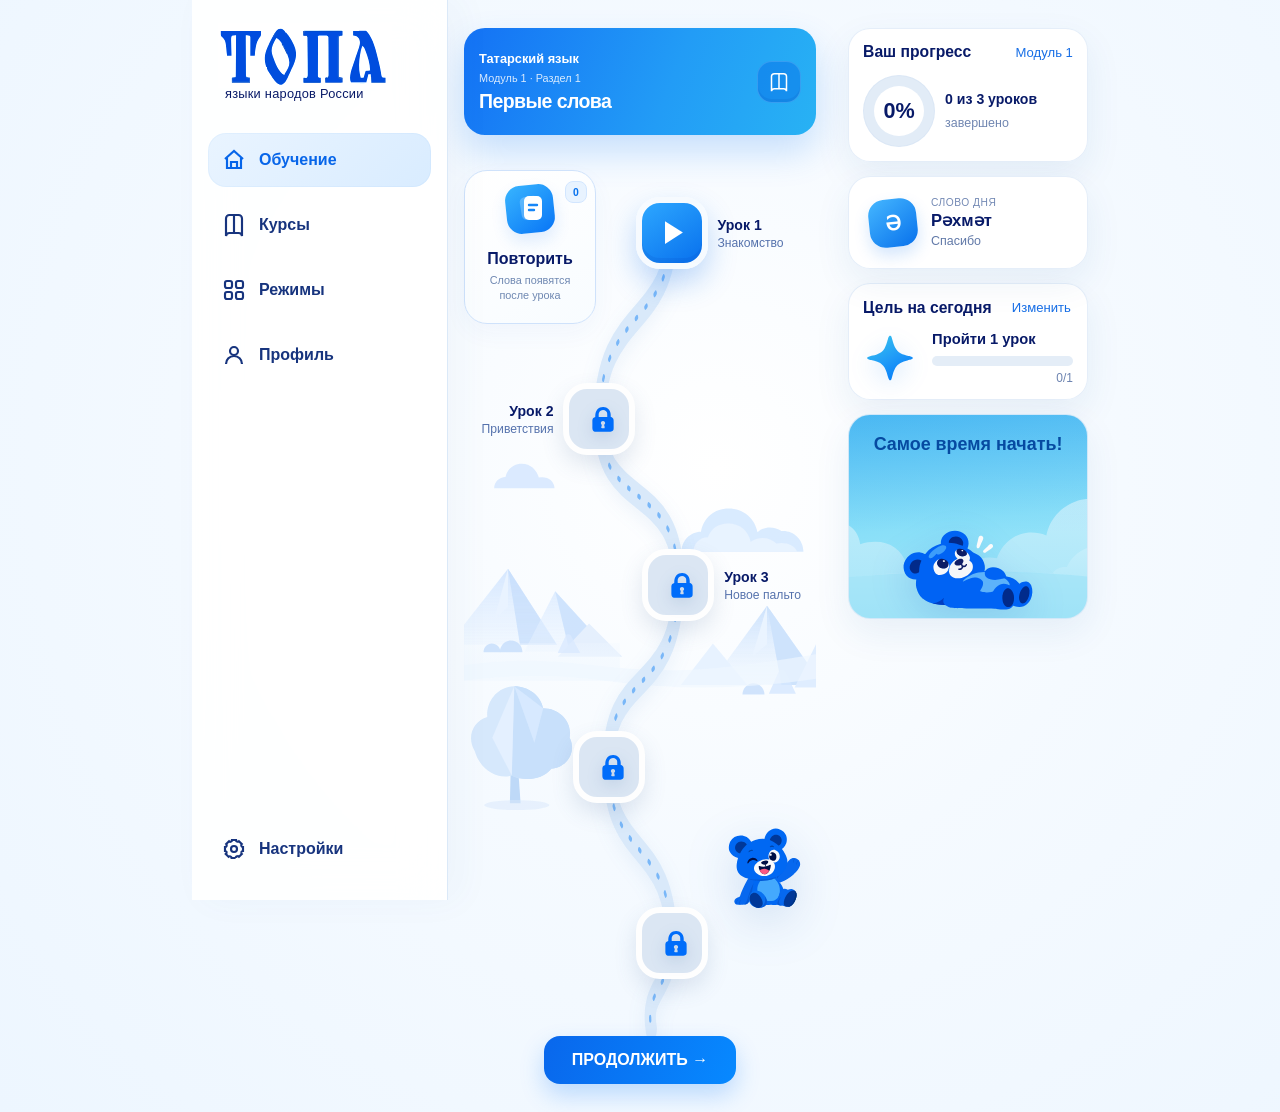
==== commit 5f3866f4: "Restore Russia in TOPA branding across site and audio metadata" ====
--- a/index.html
+++ b/index.html
@@ -4,13 +4,13 @@
   <meta charset="utf-8">
   <meta name="viewport" content="width=device-width, initial-scale=1, maximum-scale=1, user-scalable=no, viewport-fit=cover">
   <meta name="theme-color" content="#176CF1">
-  <meta name="description" content="ТОПА — интерактивное приложение для изучения языков народов.">
-  <title>ТОПА — языки народов</title>
+  <meta name="description" content="ТОПА — интерактивное приложение для изучения языков народов России.">
+  <title>ТОПА — языки народов России</title>
   <link rel="icon" type="image/svg+xml" href="data:image/svg+xml,%3Csvg xmlns='http://www.w3.org/2000/svg' viewBox='0 0 64 64'%3E%3Crect width='64' height='64' rx='18' fill='%23176cf1'/%3E%3Cpath d='M15 18h34v10H37v22H27V28H15z' fill='white'/%3E%3C/svg%3E">
   <link rel="preload" as="image" href="flag-chuvash-course.svg">
   <link rel="preload" as="image" href="flag-kyrgyz-course.svg">
-  <link rel="preload" as="image" href="flag-russian.svg">
-  <link rel="preload" as="image" href="flag-tatar.svg">
+  <link rel="preload" as="image" href="flag-russian.svg?v=2">
+  <link rel="preload" as="image" href="flag-tatar.svg?v=2">
   <link rel="preload" as="image" href="goal-star.svg">
   <link rel="preload" as="image" href="intro-coat.svg">
   <link rel="preload" as="image" href="intro-shop.svg">
@@ -30,6 +30,7 @@
   <style>
     :root {
       --navy:#081a68; --blue:#0878ff; --blue2:#25b1f7; --sky:#eaf5ff;
+      --modal-shade:rgba(5,21,68,.34); --modal-backdrop-filter:blur(7px);
       --soft:#f4f9ff; --line:#dceafb; --muted:#6c84b8; --white:#fff;
       --shadow:0 18px 42px rgba(27,88,158,.10); --shadow-sm:0 9px 24px rgba(31,91,159,.12);
     }
@@ -57,7 +58,7 @@
     .goal-edit{border:0;background:none;padding:2px}.goal{display:flex;gap:15px;align-items:center}.goal__icon{width:54px;height:54px;display:grid;place-items:center;flex:none}.goal__icon img{display:block;width:54px;height:54px;object-fit:contain;filter:drop-shadow(0 7px 12px rgba(8,112,238,.16))}.goal__main{flex:1}.goal__top{font-size:.92rem;font-weight:700;margin-bottom:9px}.meter{height:10px;border-radius:20px;background:#e4edf7;overflow:hidden}.meter i{display:block;width:0;height:100%;background:linear-gradient(90deg,#18b8ff,#116ce9);transition:.35s}.goal__count{font-size:.75rem;color:#6c83b0;text-align:right;margin-top:5px}
     .account-card{height:205px;display:flex;flex-direction:column}.account{display:flex;align-items:center;gap:14px}.account__avatar{width:55px;height:55px;border-radius:50%;background:#dcebff;color:#1380f4;display:grid;place-items:center;font-weight:900}.account__copy strong{display:block}.account__copy span{display:block;color:#6f85b3;font-size:.8rem;line-height:1.45;margin-top:4px}.account-btn{width:100%;margin-top:auto}.streak-card{position:relative;height:205px;padding:0;overflow:hidden;isolation:isolate;background:#73d4ff url('streak-sky.svg') center/cover no-repeat}.streak-card:after{content:"";position:absolute;inset:0;z-index:0;background:linear-gradient(180deg,rgba(8,119,232,.12),rgba(255,255,255,0) 58%);pointer-events:none}.streak-card__status{position:absolute;z-index:3;top:-10px;left:50%;width:clamp(82px,33%,108px);height:auto;transform:translateX(-50%);filter:drop-shadow(0 5px 9px rgba(12,83,166,.22))}.streak-card__mascot{position:absolute;z-index:2;left:50%;bottom:0;width:clamp(130px,55%,180px);height:auto;transform:translateX(-50%);filter:drop-shadow(0 11px 18px rgba(4,83,190,.16))}
     .toast{position:fixed;left:50%;bottom:26px;transform:translate(-50%,120px);background:#07195f;color:#fff;padding:13px 19px;border-radius:13px;font-weight:700;box-shadow:0 15px 34px rgba(5,24,91,.28);z-index:30;transition:.3s;opacity:0}.toast.show{transform:translate(-50%,0);opacity:1}
-    .modal{position:fixed;inset:0;background:rgba(5,21,68,.34);backdrop-filter:blur(7px);z-index:20;display:none;place-items:center;padding:20px}.modal.open{display:grid}.dialog{width:min(520px,100%);background:#fff;border-radius:28px;padding:28px;box-shadow:0 26px 80px rgba(5,31,87,.28);animation:pop .22s ease}@keyframes pop{from{opacity:0;transform:translateY(14px) scale(.98)}}.dialog__top{display:flex;align-items:center;justify-content:space-between}.dialog__step{color:#6e85b2;font-size:.8rem;font-weight:750}.close{border:0;background:#eef6ff;color:#295795;width:38px;height:38px;border-radius:50%;font-size:1.25rem}.dialog h2{font-size:1.48rem;line-height:1.25;margin:23px 0 8px}.dialog p{color:#6278a5;margin:0 0 20px;line-height:1.55}.options{display:grid;gap:10px}.option{border:2px solid #dfeafb;background:#fbfdff;border-radius:15px;padding:14px 16px;text-align:left;color:#173378;font-weight:750;transition:.18s}.option:hover{border-color:#72b5ff;background:#f2f8ff}.option.correct{border-color:#22b99a;background:#eafbf6;color:#087a64}.option.wrong{border-color:#ff7b7b;background:#fff0f0;color:#b42929}.feedback{min-height:24px;margin-top:14px;font-size:.88rem;font-weight:750}.dialog__actions{display:flex;justify-content:flex-end;margin-top:8px}.next{display:none}.next.visible{display:block}
+    .modal{position:fixed;inset:0;background:var(--modal-shade);backdrop-filter:var(--modal-backdrop-filter);z-index:20;display:none;place-items:center;padding:20px}.modal.open{display:grid}.dialog{width:min(520px,100%);background:#fff;border-radius:28px;padding:28px;box-shadow:0 26px 80px rgba(5,31,87,.28);animation:pop .22s ease}@keyframes pop{from{opacity:0;transform:translateY(14px) scale(.98)}}.dialog__top{display:flex;align-items:center;justify-content:space-between}.dialog__step{color:#6e85b2;font-size:.8rem;font-weight:750}.close{border:0;background:#eef6ff;color:#295795;width:38px;height:38px;border-radius:50%;font-size:1.25rem}.dialog h2{font-size:1.48rem;line-height:1.25;margin:23px 0 8px}.dialog p{color:#6278a5;margin:0 0 20px;line-height:1.55}.options{display:grid;gap:10px}.option{border:2px solid #dfeafb;background:#fbfdff;border-radius:15px;padding:14px 16px;text-align:left;color:#173378;font-weight:750;transition:.18s}.option:hover{border-color:#72b5ff;background:#f2f8ff}.option.correct{border-color:#22b99a;background:#eafbf6;color:#087a64}.option.wrong{border-color:#ff7b7b;background:#fff0f0;color:#b42929}.feedback{min-height:24px;margin-top:14px;font-size:.88rem;font-weight:750}.dialog__actions{display:flex;justify-content:flex-end;margin-top:8px}.next{display:none}.next.visible{display:block}
     /* Урок 1: интерактивный тренажёр */
     .lesson-player{background:linear-gradient(155deg,#fff 0%,#f7fbff 100%);border:1px solid rgba(211,229,249,.9);border-radius:30px;box-shadow:0 28px 90px rgba(5,31,87,.3);animation:pop .22s ease}.lesson-player__header{display:grid;grid-template-columns:auto minmax(120px,1fr) auto;align-items:center;gap:18px;padding:20px 24px;background:rgba(255,255,255,.94);backdrop-filter:blur(16px);border-bottom:1px solid #e4eef9}.lesson-player__meta{min-width:120px}.lesson-player__meta strong{display:block;font-size:.92rem}.lesson-player__meta span{display:block;margin-top:3px;color:#7187b2;font-size:.76rem;font-weight:750}.lesson-progress{display:flex;align-items:center;gap:11px}.lesson-progress__track{height:9px;flex:1;overflow:hidden;border-radius:99px;background:#e3edf8}.lesson-progress__track i{display:block;height:100%;width:20%;border-radius:inherit;background:linear-gradient(90deg,#19baff,#0b6def);transition:width .28s ease}.lesson-progress b{min-width:34px;color:#5672aa;font-size:.78rem}.lesson-player__body{padding:34px clamp(22px,5vw,54px) 28px}.task-kicker{margin:0 0 8px;color:#0b73ee;font-size:.75rem;font-weight:900;letter-spacing:.08em;text-transform:uppercase}.task-title{margin:0;color:#081a68;font-size:clamp(1.55rem,3vw,2rem);line-height:1.15;letter-spacing:-.025em}.task-help{margin:10px 0 26px;color:#6d83af;font-size:.92rem;line-height:1.5}.task-prompt{display:flex;align-items:center;gap:16px;margin:0 0 24px}.task-prompt__mascot{width:84px;height:84px;object-fit:contain;object-position:center bottom;filter:drop-shadow(0 8px 14px rgba(17,96,195,.14))}.speech-bubble{position:relative;display:flex;align-items:center;gap:12px;min-height:64px;padding:14px 18px;border:2px solid #dceafb;border-radius:18px;background:#fff;box-shadow:0 10px 25px rgba(31,91,159,.08);font-size:1.08rem;font-weight:850}.speech-bubble:before{content:"";position:absolute;left:-10px;top:25px;width:17px;height:17px;background:#fff;border-left:2px solid #dceafb;border-bottom:2px solid #dceafb;transform:rotate(45deg)}.speak-btn{position:relative;z-index:1;width:38px;height:38px;display:grid;place-items:center;flex:none;border:0;border-radius:12px;background:#e9f5ff;color:#0875ef;font-size:1.05rem}.choice-list{display:grid;gap:11px}.task-choice{display:flex;align-items:center;gap:13px;width:100%;min-height:58px;padding:13px 16px;border:2px solid #dce8f6;border-radius:16px;background:#fff;color:#173378;text-align:left;font-size:.96rem;font-weight:780;transition:.18s}.task-choice:hover{border-color:#88c2ff;background:#f6fbff;transform:translateY(-1px)}.task-choice.is-selected{border-color:#1784f5;background:#edf7ff;box-shadow:0 0 0 4px rgba(23,132,245,.09)}.task-choice.is-correct{border-color:#20ba93;background:#ecfbf6;color:#087c63}.task-choice.is-wrong{border-color:#ff7e84;background:#fff1f2;color:#b82e39}.choice-number{width:30px;height:30px;display:grid;place-items:center;flex:none;border-radius:9px;background:#eef5fc;color:#6881ac;font-size:.8rem}.task-choice.is-selected .choice-number{background:#1784f5;color:#fff}.fill-sentence{display:flex;align-items:center;justify-content:center;flex-wrap:wrap;gap:9px;min-height:115px;margin-bottom:24px;padding:24px;border-radius:22px;background:linear-gradient(135deg,#eef8ff,#fff);border:1px solid #dceafa;font-size:clamp(1.1rem,3vw,1.4rem);font-weight:850}.fill-blank{min-width:118px;padding:4px 10px 7px;border-bottom:3px solid #69acef;color:#0a71e8;text-align:center}.fill-choices,.token-bank{display:flex;flex-wrap:wrap;justify-content:center;gap:10px}.word-chip{border:2px solid #dbe8f6;border-radius:14px;padding:11px 17px;background:#fff;color:#173378;font-weight:800;box-shadow:0 6px 14px rgba(31,91,159,.06);transition:.18s}.word-chip:hover{border-color:#72b5ff;transform:translateY(-2px)}.word-chip.is-selected{border-color:#1784f5;background:#edf7ff;color:#086ddf}.word-chip.is-correct{border-color:#20ba93;background:#ecfbf6;color:#087c63}.word-chip.is-wrong{border-color:#ff7e84;background:#fff1f2;color:#b82e39}.match-grid{display:grid;grid-template-columns:1fr 1fr;gap:10px 18px}.match-column{display:grid;align-content:start;gap:10px}.match-card{width:100%;min-height:52px;padding:11px 13px;border:2px solid #dbe7f5;border-radius:14px;background:#fff;color:#173378;font-size:.9rem;font-weight:800;transition:.18s}.match-card:hover{border-color:#8bc4ff}.match-card.is-selected{border-color:#1381f4;background:#edf7ff;color:#086ddf}.match-card.is-matched{border-color:#20ba93;background:#ecfbf6;color:#087c63;opacity:.78}.match-card.is-error{border-color:#ff7e84;background:#fff1f2;animation:lessonShake .25s ease}@keyframes lessonShake{25%{transform:translateX(-4px)}75%{transform:translateX(4px)}}.order-source{display:flex;align-items:center;justify-content:center;gap:12px;margin-bottom:18px;padding:18px;border-radius:18px;background:#eef8ff;color:#0a2b73;font-size:1.08rem;font-weight:850}.token-answer{display:flex;align-items:center;justify-content:center;flex-wrap:wrap;gap:9px;min-height:88px;margin-bottom:18px;padding:16px;border:2px dashed #bcd5ef;border-radius:18px;background:#fff}.token-answer:empty:before{content:"Нажимайте на слова в правильном порядке";color:#8ba0c1;font-size:.84rem}.token-answer .word-chip{background:#eaf5ff;border-color:#86bfff}.lesson-player__footer{display:flex;align-items:center;justify-content:space-between;gap:18px;padding:18px 24px;background:rgba(255,255,255,.95);backdrop-filter:blur(16px);border-top:1px solid #e4eef9}.lesson-feedback{min-height:22px;color:#6179a8;font-size:.88rem;font-weight:800}.lesson-feedback.good{color:#0a8b6e}.lesson-feedback.bad{color:#c13743}.lesson-action{min-width:150px}.lesson-action:disabled{cursor:not-allowed;opacity:.45;transform:none}.lesson-complete{text-align:center;padding:18px 0 8px}.lesson-complete img{display:block;width:150px;height:150px;object-fit:contain;margin:0 auto 8px;filter:drop-shadow(0 14px 25px rgba(17,96,195,.16))}.lesson-complete h2{margin:0 0 10px;font-size:2rem}.lesson-complete p{max-width:450px;margin:0 auto;color:#667da9;line-height:1.55}.lesson-complete__badge{display:inline-flex;align-items:center;gap:8px;margin-top:20px;padding:10px 16px;border-radius:99px;background:#eaf7ff;color:#0872ec;font-weight:900}
     /* Урок 2: история-диалог */
@@ -86,9 +87,9 @@
     .story-avatar--woman img{transform:scale(1.08);transform-origin:center bottom}
     .story-avatar--mascot img{transform:scale(1.12);transform-origin:center bottom}
   </style>
-  <link rel="stylesheet" href="flashcards.css?v=6">
+  <link rel="stylesheet" href="flashcards.css?v=settings-2">
   <link rel="stylesheet" href="mobile-layout.css?v=7">
-  <link rel="stylesheet" href="courses.css?v=3">
+  <link rel="stylesheet" href="courses.css?v=4">
   <link rel="stylesheet" href="intro-lesson.css?v=2">
   <link rel="stylesheet" href="mobile-viewport.css?v=3">
   <link rel="stylesheet" href="modes.css?v=10">
@@ -99,7 +100,7 @@
 <body>
   <div class="app">
     <aside class="sidebar" aria-label="Основная навигация">
-      <div class="brand"><img class="brand__logo" src="topa-logo.svg" alt="ТОПА" width="501" height="186"><span class="brand__sub">языки народов</span></div>
+      <div class="brand"><img class="brand__logo" src="topa-logo.svg" alt="ТОПА" width="501" height="186"><span class="brand__sub">языки народов России</span></div>
       <nav class="nav">
         <button class="nav__item active" data-section="Обучение"><svg viewBox="0 0 24 24"><path d="M3 11 12 3l9 8M5 10v10h14V10M9 20v-6h6v6"/></svg><span>Обучение</span></button>
         <button class="nav__item" data-section="Курсы"><svg viewBox="0 0 24 24"><path d="M4 5.5A3.5 3.5 0 0 1 7.5 2H12v18H7.5A3.5 3.5 0 0 0 4 23zm16 0A3.5 3.5 0 0 0 16.5 2H12v18h4.5A3.5 3.5 0 0 1 20 23z"/></svg><span>Курсы</span></button>
@@ -587,6 +588,16 @@
       repeatModal.classList.remove('open');
       if(!modal.classList.contains('open')&&!guideModal.classList.contains('open'))document.body.style.overflow='';
     }
+    function guideWordMarkup(text){
+      const pronunciation=window.TopaPronunciation.forWord(text,language);
+      if(!pronunciation)return '<strong'+(workMode?' lang="ru"':'')+'>'+escapeHtml(text)+'</strong>';
+      const lang={'Татарский':'tt','Чувашский':'cv','Киргизский':'ky','Русский':'ru'}[language];
+      const readingLang=language==='Русский'?'ky':'ru';
+      const words=String(text).trim().split(/\s+/u);
+      const reading=words.map((word,index)=>pronunciation[index]||word).join(' ');
+      return '<strong class="guide-words"><span class="guide-word-text" lang="'+lang+'">'+escapeHtml(text)+'</span>'+
+        '<span class="guide-word-reading" lang="'+readingLang+'">['+escapeHtml(reading)+']</span></strong>';
+    }
     function renderGuide(){
       const unlocked=getGuideSections(language),wordCount=unlocked.reduce((total,section)=>total+section.words.length,0);
       $('#guideLanguage').textContent=languageLabel();
@@ -596,7 +607,7 @@
       }
       $('#guideContent').innerHTML='<div class="guide-summary"><strong>'+(workMode?'Үйрөнгөн сөздөр: ':'Изучено слов: ')+wordCount+'</strong><span>'+(workMode?'Ар бир сөз бир эле жолу кошулат':'Каждое слово добавляется один раз')+'</span></div>'+unlocked.map(section=>
         '<section class="guide-section"><div class="guide-section__head"><h3>'+escapeHtml(section.title)+'</h3><span>'+section.words.length+(workMode?' сөз':' слов')+'</span></div><label class="guide-select-all"><input type="checkbox" data-review-lesson="'+section.lesson+'" aria-label="'+(workMode?(section.lesson+1)+'-сабактагы бардык сөздөрдү тандоо':'Выбрать все слова урока '+(section.lesson+1))+'"><span>'+(workMode?'Баарын тандоо':'Выбрать все')+'</span></label><div class="guide-grid">'+section.words.map(word=>
-          '<article class="guide-word"><strong'+(workMode?' lang="ru"':'')+'>'+escapeHtml(word.word)+'</strong><span>'+escapeHtml(word.translation)+'</span><button class="guide-review-add" type="button" data-review-add="'+word.id+'">'+(workMode?'Кайталоого кошуу':'Добавить для повторения')+'</button></article>'
+          '<article class="guide-word">'+guideWordMarkup(word.word)+'<span>'+escapeHtml(word.translation)+'</span><button class="guide-review-add" type="button" data-review-add="'+word.id+'">'+(workMode?'Кайталоого кошуу':'Добавить для повторения')+'</button></article>'
         ).join('')+'</div></section>'
       ).join('');
       window.dispatchEvent(new CustomEvent('topa:guide'));
@@ -1381,7 +1392,8 @@
     if(location.hash==='#modes')showSection('Режимы');
   </script>
   <script src="flashcard-audio.js?v=2"></script>
-  <script src="flashcards.js?v=13"></script>
+  <script src="pronunciation.js?v=4"></script>
+  <script src="flashcards.js?v=settings-8"></script>
   <script src="mobile-layout.js?v=8"></script>
   <script src="courses.js?v=2"></script>
   <script src="mobile-viewport.js?v=2"></script>
--- a/flashcards.css
+++ b/flashcards.css
@@ -14,3 +14,158 @@
 .review-face--front{padding-bottom:76px}
 .review-face__hint{position:absolute;left:18px;right:18px;bottom:22px;color:#647fa5;font-size:.84rem;line-height:1.35;font-weight:600;letter-spacing:normal;text-align:center}
 @media(max-width:560px){.review-face--front{padding-bottom:72px}.review-face__hint{font-size:.74rem;bottom:20px}}
+
+/* Each word and its reading share a column, including after wrapping. */
+.review-face .review-words{
+  display:flex;flex-wrap:wrap;align-items:flex-start;justify-content:center;
+  column-gap:.34em;row-gap:.55em;max-width:100%;
+}
+.review-word{
+  display:inline-flex;flex-direction:column;align-items:center;gap:.2em;min-width:0;max-width:100%;
+}
+.review-word__text{display:block;white-space:nowrap;letter-spacing:-.035em}
+.review-word__reading{
+  display:block;color:#667da1;font-size:max(.875rem,.48em);font-weight:400;line-height:1.35;
+  white-space:nowrap;letter-spacing:0;text-align:center;
+}
+
+.guide-word .guide-words{display:flex;flex-wrap:wrap;gap:6px 10px;align-items:baseline;max-width:100%}
+.guide-word .guide-word-text{margin:0;color:inherit;font-size:inherit}
+.guide-word .guide-word-reading{margin:0;color:#667da1;font-size:.875rem;font-weight:400;white-space:normal}
+
+.review-face--illustrated{
+  gap:clamp(9px,2dvh,18px);
+  padding:20px 54px 54px;
+}
+.review-illustration{
+  display:block;
+  flex:0 1 auto;
+  width:min(100%,300px);
+  height:clamp(96px,28dvh,260px);
+  min-height:0;
+  object-fit:contain;
+  pointer-events:none;
+}
+.review-face--illustrated .review-words{flex:none;row-gap:.24em}
+
+@media(max-width:560px){
+  .review-face--illustrated{padding:16px 36px 46px}
+  .review-face--illustrated strong{font-size:clamp(1.25rem,6.5vw,2rem)}
+  .review-illustration{height:clamp(90px,24dvh,200px)}
+}
+
+.review-header__actions {
+  display:flex;
+  align-items:center;
+  flex:none;
+  gap:8px;
+}
+.review-settings-button.review-position {
+  justify-content:center;
+  width:42px;
+  height:42px;
+  padding:0;
+  cursor:pointer;
+}
+.review-settings-button:hover { background:#dcecff; }
+.review-settings-button svg { width:21px; height:21px; }
+.review-settings {
+  box-sizing:border-box;
+  width:min(440px, calc(100% - 28px));
+  max-height:calc(100dvh - 28px);
+  margin:auto;
+  padding:24px;
+  overflow:auto;
+  border:1px solid #d8e8fa;
+  border-radius:24px;
+  background:#f8fbff;
+  color:#15346a;
+  box-shadow:0 20px 65px #09245440;
+}
+/* The settings dialog provides the only overlay while it is open. */
+body:has(.review-settings[open]) .review-modal { background:transparent; }
+.review-settings::backdrop {
+  background:var(--modal-shade);
+  backdrop-filter:var(--modal-backdrop-filter);
+}
+.review-settings__head h2 { margin:0; font-size:1.25rem; }
+.review-settings__head p {
+  margin:8px 0 18px;
+  color:#526b91;
+  font-size:.9375rem;
+  line-height:1.45;
+}
+.review-settings__options {
+  border:1px solid #d8e8fa;
+  border-radius:16px;
+  background:#fff;
+}
+.review-settings__row {
+  display:grid;
+  grid-template-columns:minmax(0,1fr) auto;
+  align-items:center;
+  gap:12px;
+  padding:13px 14px;
+  cursor:pointer;
+}
+.review-settings__row + .review-settings__row { border-top:1px solid #e3ecf8; }
+.review-settings__row strong,
+.review-settings__row small { display:block; }
+.review-settings__row strong { font-size:1rem; }
+.review-settings__row small {
+  margin-top:3px;
+  font-size:.875rem;
+  line-height:1.35;
+  color:#526b91;
+}
+.review-settings__row input {
+  appearance:none;
+  position:relative;
+  width:44px;
+  height:26px;
+  margin:0;
+  border:0;
+  border-radius:20px;
+  background:#7b899d;
+  cursor:pointer;
+}
+.review-settings__row input:checked { background:#176cf1; }
+.review-settings__row input::before {
+  content:"";
+  position:absolute;
+  top:3px;
+  left:3px;
+  width:20px;
+  height:20px;
+  border-radius:50%;
+  background:white;
+}
+.review-settings__row input:checked::before { transform:translateX(18px); }
+.review-settings__actions {
+  display:grid;
+  grid-template-columns:1fr 1fr;
+  gap:10px;
+  margin-top:18px;
+}
+.review-settings__actions button {
+  min-height:44px;
+  padding:8px;
+  border:1px solid transparent;
+  border-radius:12px;
+  font:inherit;
+  font-weight:750;
+  cursor:pointer;
+}
+.review-settings__actions .review-settings__apply { background:#176cf1; color:#fff; }
+.review-settings__actions .review-settings__cancel {
+  border-color:#b3becd;
+  background:#f8fafc;
+  color:#46556a;
+}
+.review-settings :is(button,input):focus-visible { outline:3px solid #5ba9ff; outline-offset:3px; }
+@media(max-width:560px) {
+  .review-header__actions { gap:5px; }
+  .review-settings-button.review-position { width:38px; height:38px; }
+  .review-settings { padding:18px; }
+  .review-settings__row { padding:11px; }
+}
--- a/courses.css
+++ b/courses.css
@@ -17,10 +17,10 @@
 #languagesView .language-card.active{border-color:#2388f6;background:linear-gradient(135deg,#eef7ff,#f9fcff);box-shadow:none}
 #languagesView .language-card strong,.course-placeholder strong{font-size:1.3rem;line-height:1.25;font-weight:800}
 .course-flag{display:block;position:relative;flex:none;width:78px;height:52px;border:4px solid #fff;border-radius:17px;background-color:#fff;background-position:center;background-repeat:no-repeat;background-size:cover;box-shadow:0 0 0 1px rgba(36,77,134,.12),0 5px 12px rgba(23,88,160,.08);overflow:hidden}
-.course-flag.flag--tatar{background:#fff url('flag-tatar.svg') center/100% 100% no-repeat}
+.course-flag.flag--tatar{background:#fff url('flag-tatar.svg?v=2') center/100% 100% no-repeat}
 .course-flag.flag--chuvash{background:#fff url('flag-chuvash-course.svg') center/100% auto no-repeat}
 .course-flag.flag--kyrgyz{background:#fff url('flag-kyrgyz-course.svg') center/100% auto no-repeat}
-.course-flag.flag--russian{background:#fff url('flag-russian.svg') center/100% 100% no-repeat}
+.course-flag.flag--russian{background:#fff url('flag-russian.svg?v=2') center/100% 100% no-repeat}
 .course-selected{display:none;place-items:center;width:29px;height:29px;flex:none;margin-left:auto;background:#2388f6;color:#fff;border-radius:9px;font-size:1.1rem;font-weight:900}
 #languagesView .active .course-selected{display:grid}
 .course-soon{margin-left:auto;padding:7px 11px;border-radius:10px;background:#eaf3fe;color:#6688b6;font-size:.74rem;font-weight:800}
